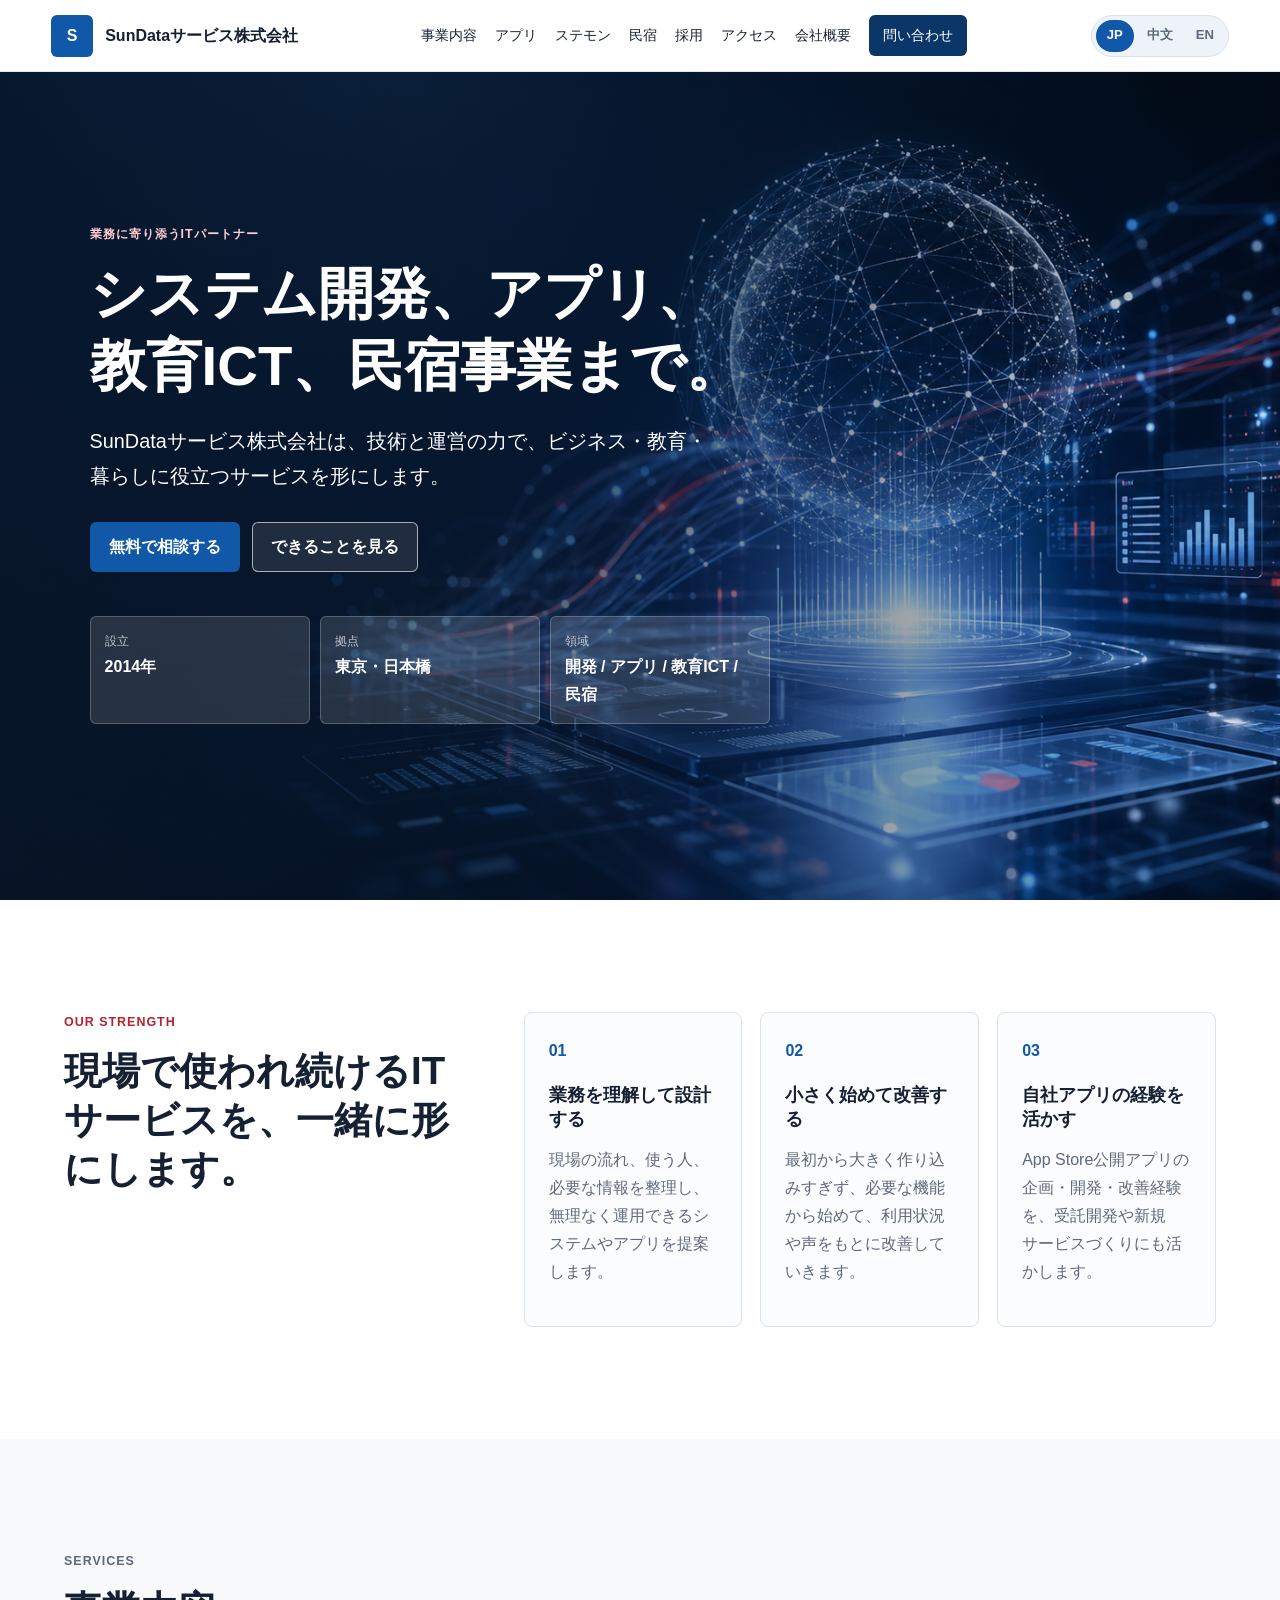
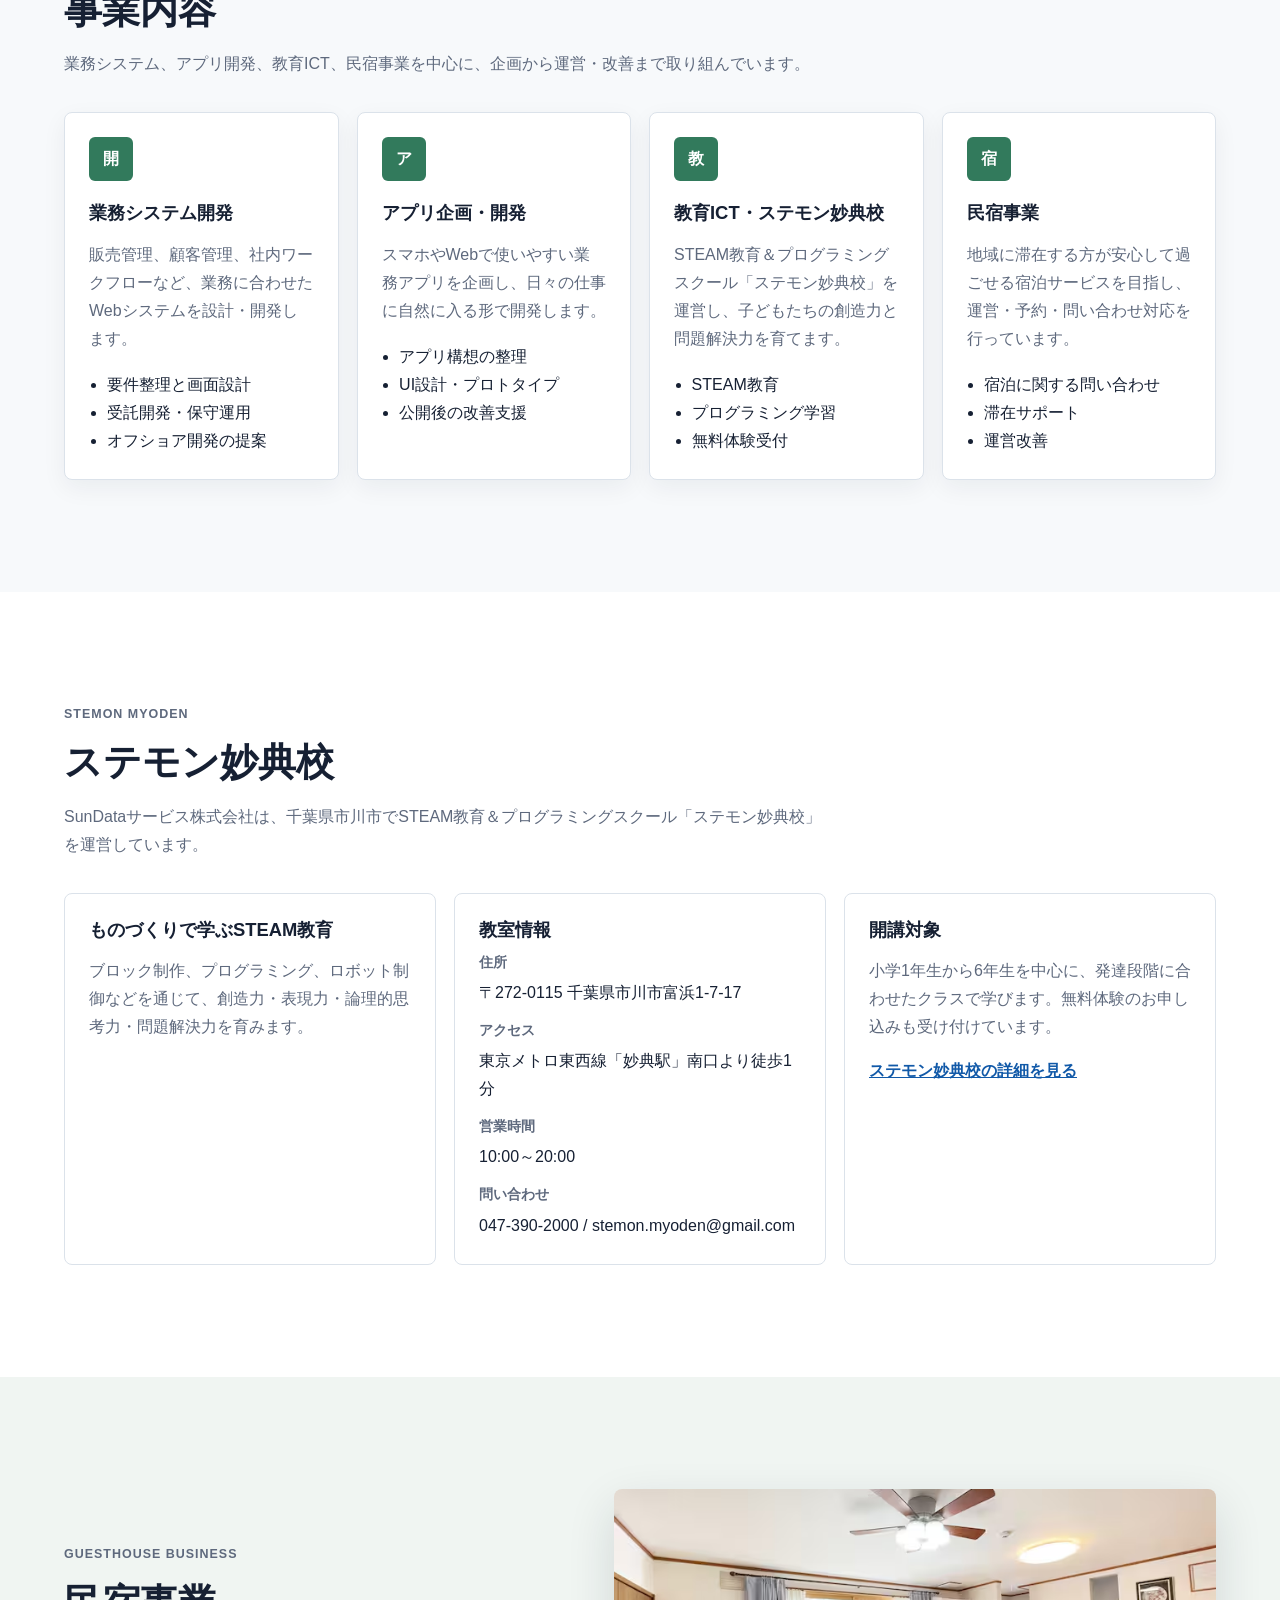
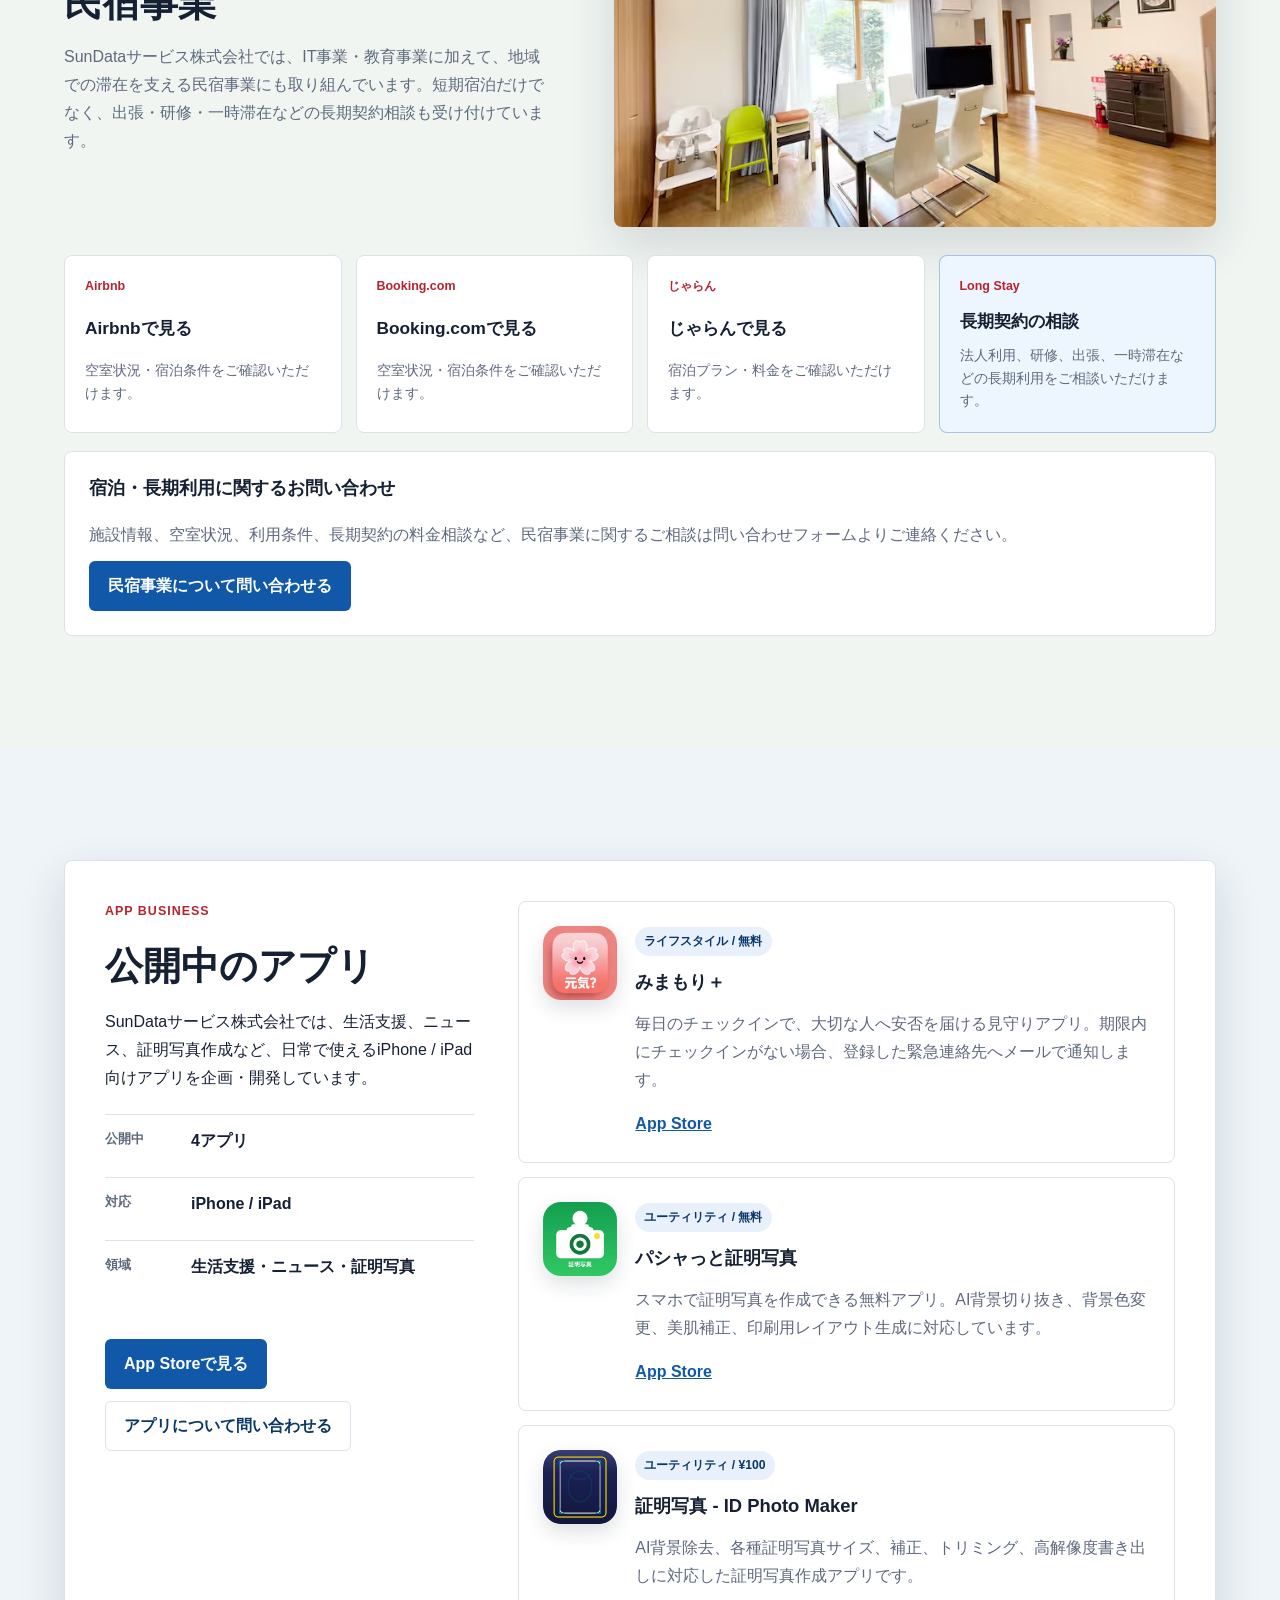
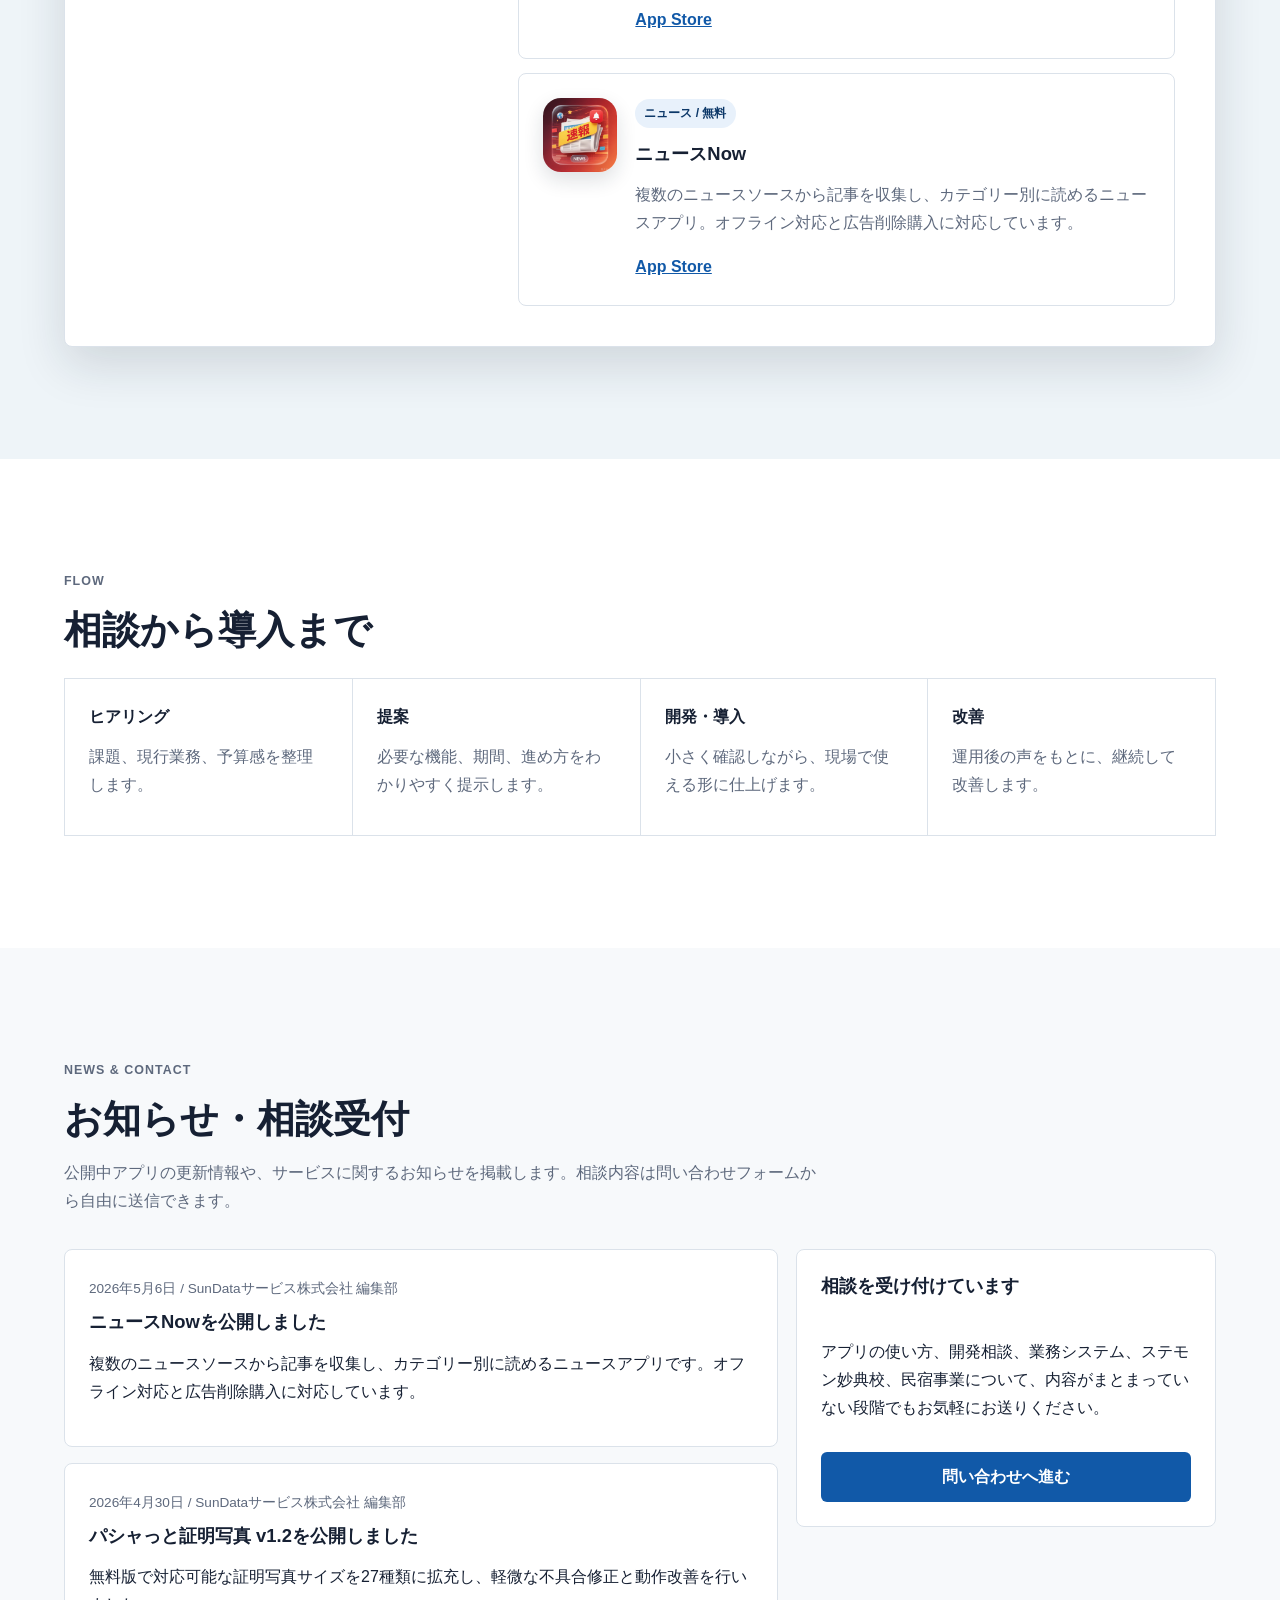
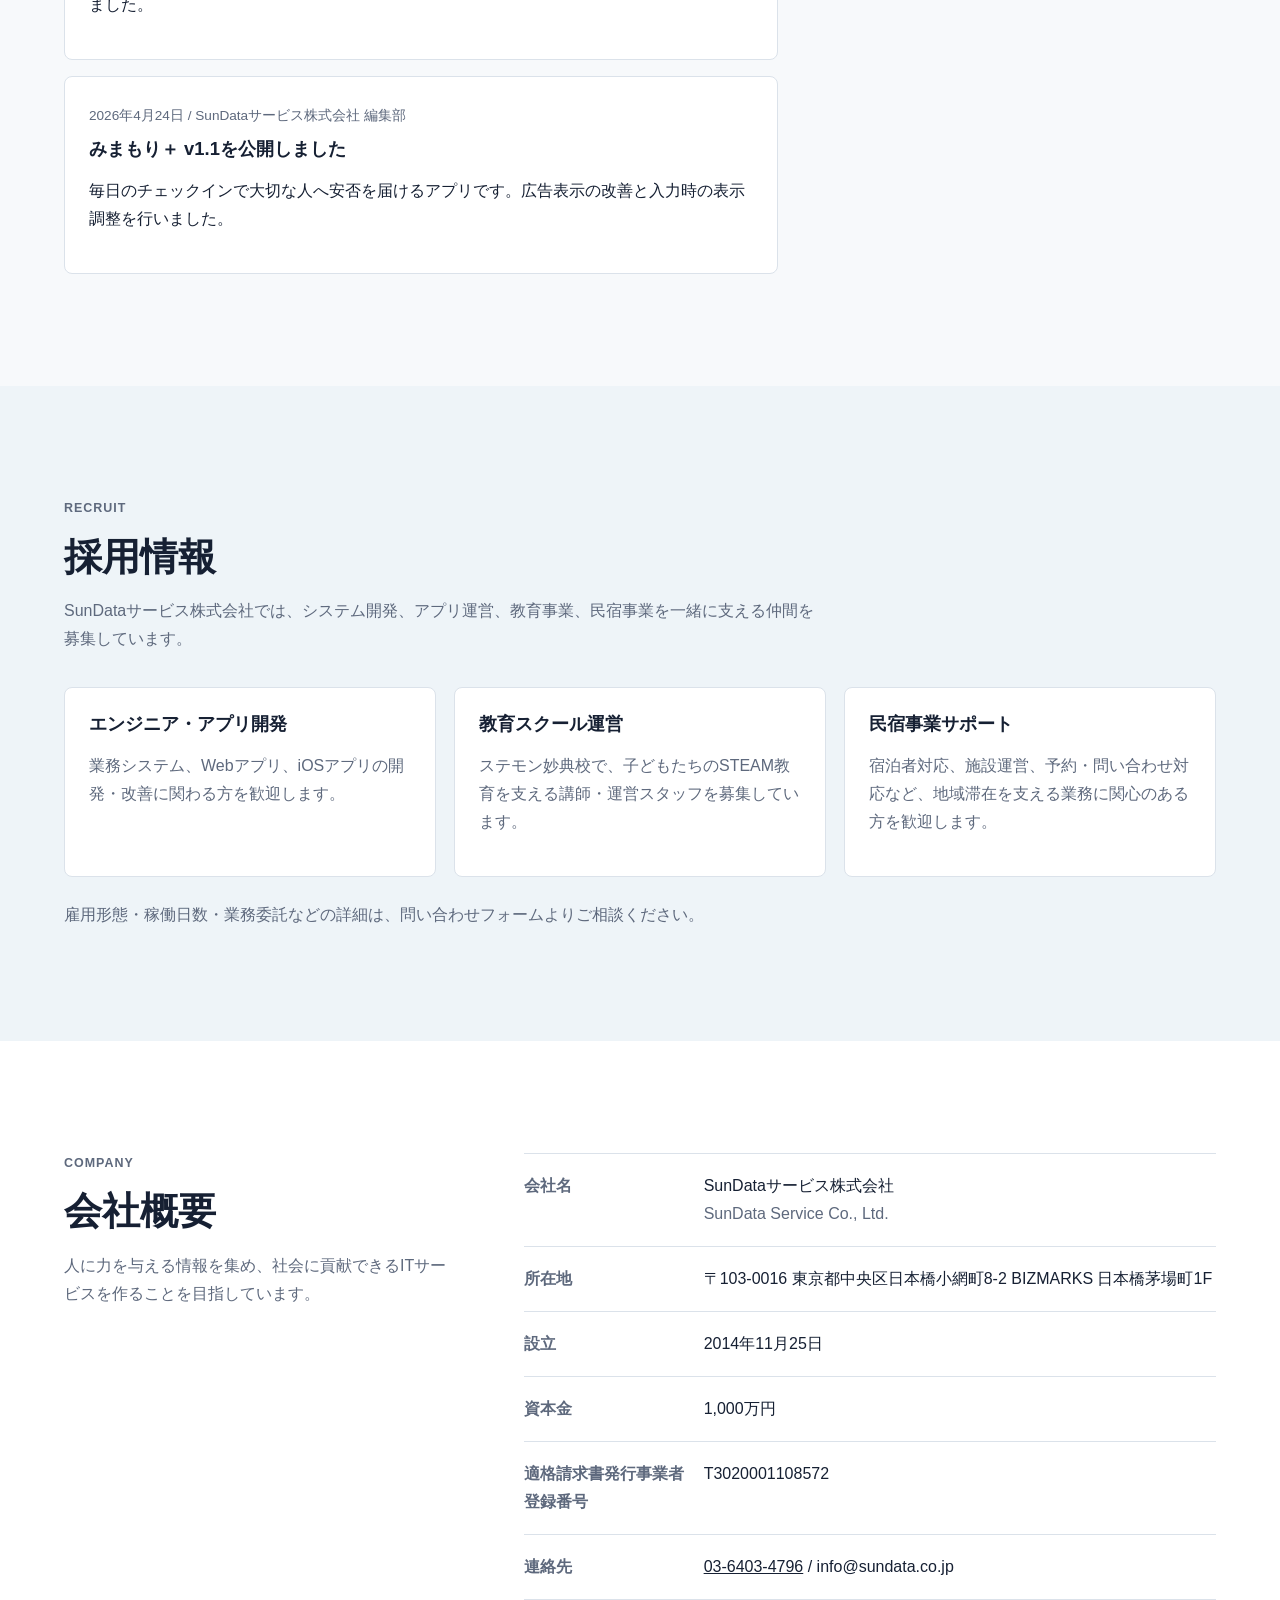
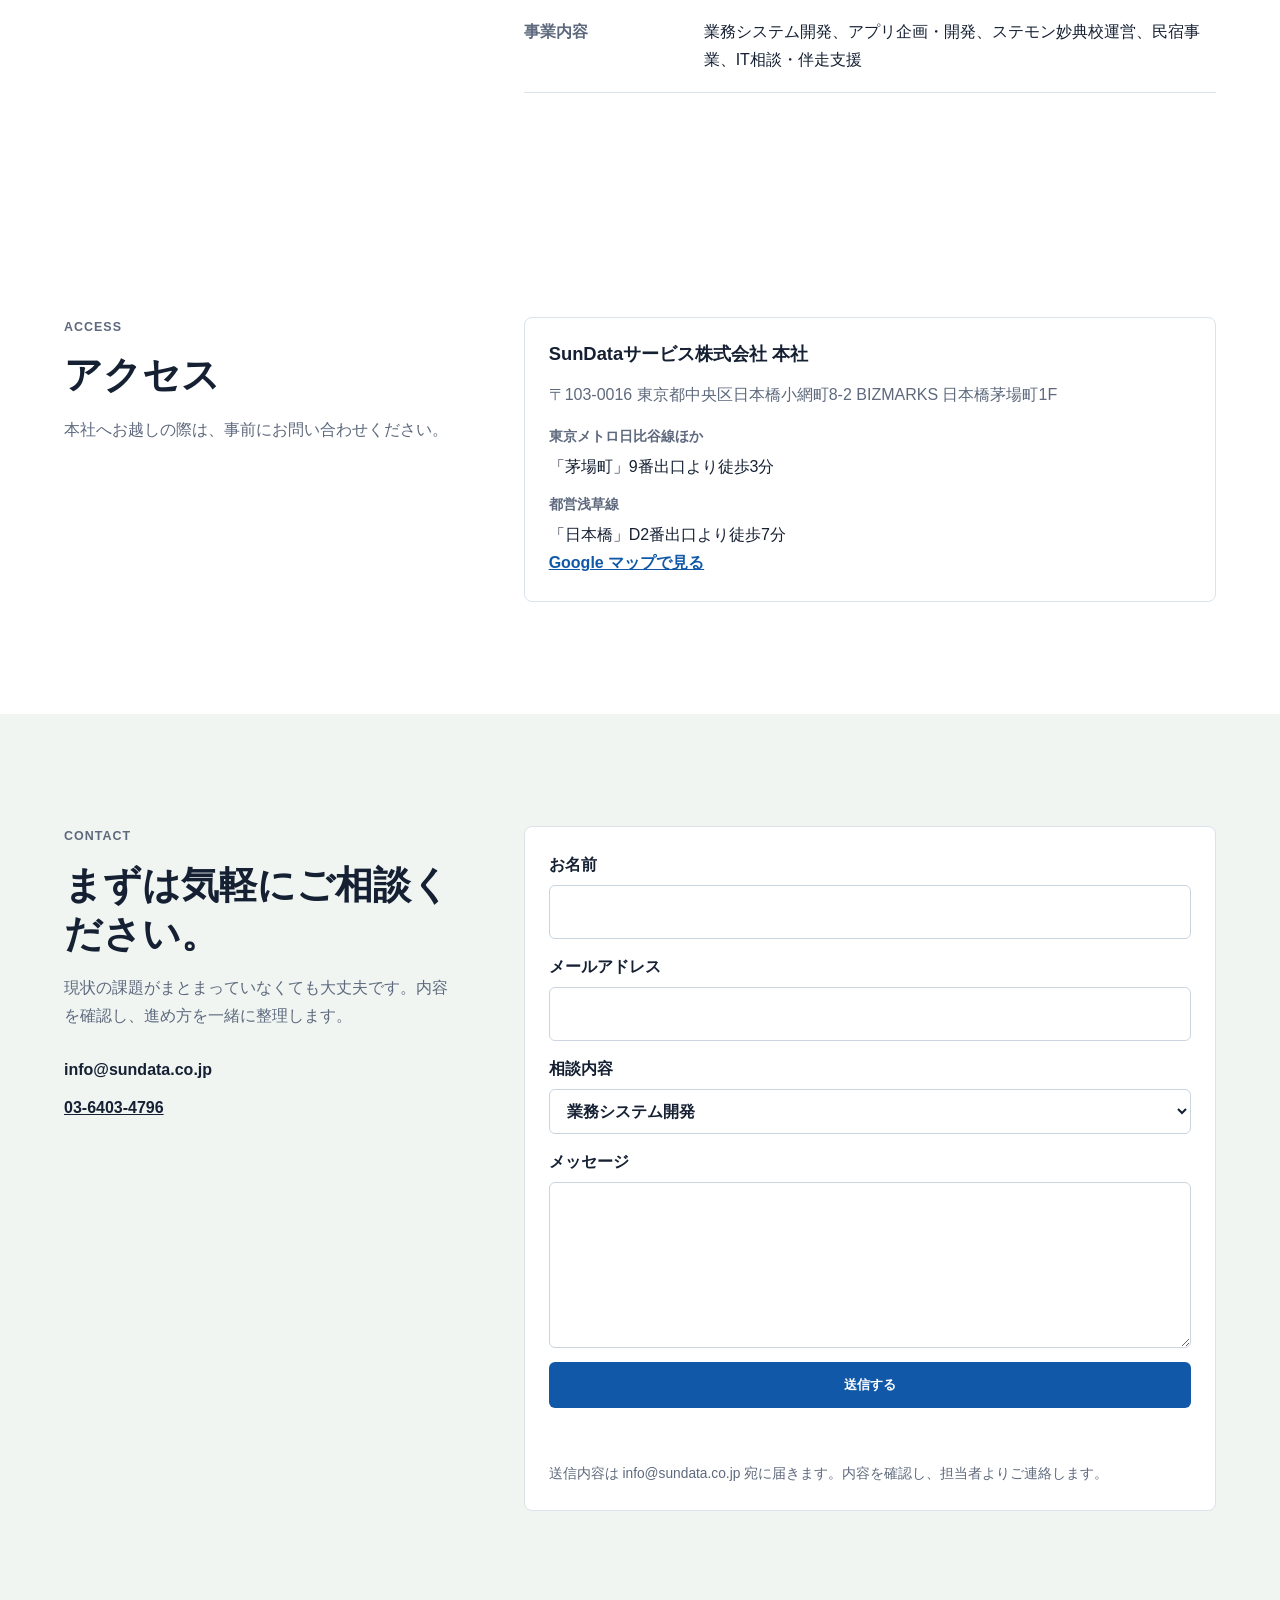
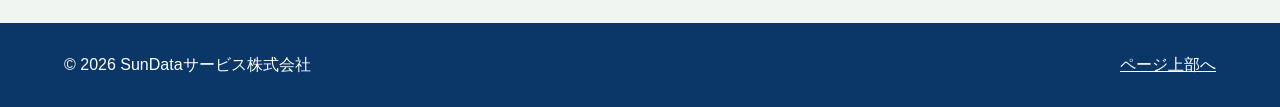
==== index.html @ 28225a54 "GIT管理" ====
<!doctype html>
<html lang="ja">
  <head>
    <meta charset="utf-8">
    <meta name="viewport" content="width=device-width, initial-scale=1">
    <title>SunDataサービス株式会社 | システム・アプリ・教育ICT・民宿事業</title>
    <meta name="description" content="SunDataサービス株式会社は、業務システム開発、アプリ企画・開発、教育ICT、ステモン妙典校、民宿事業を通じて暮らしとビジネスを支援します。">
    <link rel="preload" href="assets/hero-ai-technology.png" as="image">
    <link rel="stylesheet" href="styles.css">
  </head>
  <body>
    <header class="site-header">
      <a class="brand" href="#top" aria-label="SunDataサービス株式会社 ホーム">
        <span class="brand-mark">S</span>
        <span>
          <strong>SunDataサービス株式会社</strong>
        </span>
      </a>
      <button class="nav-toggle" type="button" aria-label="メニューを開く" aria-expanded="false">☰</button>
      <nav class="site-nav" aria-label="主要ナビゲーション">
        <a href="#services">事業内容</a>
        <a href="#apps">アプリ</a>
        <a href="#stemon">ステモン</a>
        <a href="#inn">民宿</a>
        <a href="#recruit">採用</a>
        <a href="#access">アクセス</a>
        <a href="#company">会社概要</a>
        <a class="nav-cta" href="#contact">問い合わせ</a>
      </nav>
      <div class="language-switcher" aria-label="Language">
        <a href="./" class="active" hreflang="ja">JP</a>
        <a href="zh/" class="" hreflang="zh-Hans">中文</a>
        <a href="en/" class="" hreflang="en">EN</a>
      </div>
    </header>

    <main id="top">
      <section class="hero">
        <img class="hero-image" src="assets/hero-ai-technology.png" alt="AIとデータ活用をイメージしたデジタルネットワーク">
        <div class="hero-shade"></div>
        <div class="hero-content">
          <p class="eyebrow">業務に寄り添うITパートナー</p>
          <h1>
            <span class="headline-phrase">システム開発、アプリ、</span>
            <span class="headline-phrase">教育ICT、民宿事業まで。</span>
          </h1>
          <p class="lead">SunDataサービス株式会社は、技術と運営の力で、ビジネス・教育・暮らしに役立つサービスを形にします。</p>
          <div class="hero-actions">
            <a class="button primary" href="#contact">無料で相談する</a>
            <a class="button secondary" href="#services">できることを見る</a>
          </div>
          <dl class="hero-facts" aria-label="会社の特徴">
            <div><dt>設立</dt><dd>2014年</dd></div>
            <div><dt>拠点</dt><dd>東京・日本橋</dd></div>
            <div><dt>領域</dt><dd>開発 / アプリ / 教育ICT / 民宿</dd></div>
          </dl>
        </div>
      </section>

      <section class="section intro" aria-labelledby="intro-title">
        <div>
          <p class="eyebrow">Our Strength</p>
          <h2 id="intro-title">現場で使われ続けるITサービスを、一緒に形にします。</h2>
        </div>
        <div class="intro-grid">
          <article>
            <span>01</span>
            <h3>業務を理解して設計する</h3>
            <p>現場の流れ、使う人、必要な情報を整理し、無理なく運用できるシステムやアプリを提案します。</p>
          </article>
          <article>
            <span>02</span>
            <h3>小さく始めて改善する</h3>
            <p>最初から大きく作り込みすぎず、必要な機能から始めて、利用状況や声をもとに改善していきます。</p>
          </article>
          <article>
            <span>03</span>
            <h3>自社アプリの経験を活かす</h3>
            <p>App Store公開アプリの企画・開発・改善経験を、受託開発や新規サービスづくりにも活かします。</p>
          </article>
        </div>
      </section>

      <section class="section services" id="services" aria-labelledby="services-title">
        <div class="section-heading">
          <p class="eyebrow">Services</p>
          <h2 id="services-title">事業内容</h2>
          <p>業務システム、アプリ開発、教育ICT、民宿事業を中心に、企画から運営・改善まで取り組んでいます。</p>
        </div>
        <div class="service-grid">
          <article class="service-card">
            <div class="icon">開</div>
            <h3>業務システム開発</h3>
            <p>販売管理、顧客管理、社内ワークフローなど、業務に合わせたWebシステムを設計・開発します。</p>
            <ul>
              <li>要件整理と画面設計</li>
              <li>受託開発・保守運用</li>
              <li>オフショア開発の提案</li>
            </ul>
          </article>
          <article class="service-card">
            <div class="icon">ア</div>
            <h3>アプリ企画・開発</h3>
            <p>スマホやWebで使いやすい業務アプリを企画し、日々の仕事に自然に入る形で開発します。</p>
            <ul>
              <li>アプリ構想の整理</li>
              <li>UI設計・プロトタイプ</li>
              <li>公開後の改善支援</li>
            </ul>
          </article>
          <article class="service-card">
            <div class="icon">教</div>
            <h3>教育ICT・ステモン妙典校</h3>
            <p>STEAM教育＆プログラミングスクール「ステモン妙典校」を運営し、子どもたちの創造力と問題解決力を育てます。</p>
            <ul>
              <li>STEAM教育</li>
              <li>プログラミング学習</li>
              <li>無料体験受付</li>
            </ul>
          </article>
          <article class="service-card">
            <div class="icon">宿</div>
            <h3>民宿事業</h3>
            <p>地域に滞在する方が安心して過ごせる宿泊サービスを目指し、運営・予約・問い合わせ対応を行っています。</p>
            <ul>
              <li>宿泊に関する問い合わせ</li>
              <li>滞在サポート</li>
              <li>運営改善</li>
            </ul>
          </article>
        </div>
      </section>

      <section class="section stemon" id="stemon" aria-labelledby="stemon-title">
        <div class="section-heading">
          <p class="eyebrow">STEMON Myoden</p>
          <h2 id="stemon-title">ステモン妙典校</h2>
          <p>SunDataサービス株式会社は、千葉県市川市でSTEAM教育＆プログラミングスクール「ステモン妙典校」を運営しています。</p>
        </div>
        <div class="info-grid">
          <article class="info-card">
            <h3>ものづくりで学ぶSTEAM教育</h3>
            <p>ブロック制作、プログラミング、ロボット制御などを通じて、創造力・表現力・論理的思考力・問題解決力を育みます。</p>
          </article>
          <article class="info-card">
            <h3>教室情報</h3>
            <dl class="compact-list">
              <div><dt>住所</dt><dd>〒272-0115 千葉県市川市富浜1-7-17</dd></div>
              <div><dt>アクセス</dt><dd>東京メトロ東西線「妙典駅」南口より徒歩1分</dd></div>
              <div><dt>営業時間</dt><dd>10:00～20:00</dd></div>
              <div><dt>問い合わせ</dt><dd>047-390-2000 / stemon.myoden@gmail.com</dd></div>
            </dl>
          </article>
          <article class="info-card">
            <h3>開講対象</h3>
            <p>小学1年生から6年生を中心に、発達段階に合わせたクラスで学びます。無料体験のお申し込みも受け付けています。</p>
            <a class="text-link" href="https://www.stemon.net/schools/myoden/" target="_blank" rel="noopener">ステモン妙典校の詳細を見る</a>
          </article>
        </div>
      </section>

      <section class="section inn" id="inn" aria-labelledby="inn-title">
        <div class="split-panel">
          <div>
            <p class="eyebrow">Guesthouse Business</p>
            <h2 id="inn-title">民宿事業</h2>
            <p>SunDataサービス株式会社では、IT事業・教育事業に加えて、地域での滞在を支える民宿事業にも取り組んでいます。短期宿泊だけでなく、出張・研修・一時滞在などの長期契約相談も受け付けています。</p>
          </div>
          <div class="guesthouse-media">
            <img src="assets/guesthouse-room.avif" alt="民宿事業の客室写真">
          </div>
        </div>
        <div class="booking-grid" aria-label="民宿予約リンク">
          <a class="booking-card" href="https://www.airbnb.jp/rooms/863454537702754655?guests=1&adults=1&s=67&unique_share_id=db4092f7-1dc7-4b91-a74a-ff090fd770fd" target="_blank" rel="noopener">
            <span>Airbnb</span>
            <strong>Airbnbで見る</strong>
            <small>空室状況・宿泊条件をご確認いただけます。</small>
          </a>
          <a class="booking-card" href="https://www.booking.com/Share-pc0vzx" target="_blank" rel="noopener">
            <span>Booking.com</span>
            <strong>Booking.comで見る</strong>
            <small>空室状況・宿泊条件をご確認いただけます。</small>
          </a>
          <a class="booking-card" href="https://www.jalan.net/yad369756/" target="_blank" rel="noopener">
            <span>じゃらん</span>
            <strong>じゃらんで見る</strong>
            <small>宿泊プラン・料金をご確認いただけます。</small>
          </a>
          <a class="booking-card highlight" href="#contact">
            <span>Long Stay</span>
            <strong>長期契約の相談</strong>
            <small>法人利用、研修、出張、一時滞在などの長期利用をご相談いただけます。</small>
          </a>
        </div>
        <div class="inn-note">
          <h3>宿泊・長期利用に関するお問い合わせ</h3>
          <p>施設情報、空室状況、利用条件、長期契約の料金相談など、民宿事業に関するご相談は問い合わせフォームよりご連絡ください。</p>
          <a class="button primary" href="#contact">民宿事業について問い合わせる</a>
        </div>
      </section>

      <section class="section apps" id="apps" aria-labelledby="apps-title">
        <div class="app-panel">
          <div class="app-intro">
            <p class="eyebrow">App Business</p>
            <h2 id="apps-title">公開中のアプリ</h2>
            <p>SunDataサービス株式会社では、生活支援、ニュース、証明写真作成など、日常で使えるiPhone / iPad向けアプリを企画・開発しています。</p>
            <dl class="app-summary">
              <div><dt>公開中</dt><dd>4アプリ</dd></div>
              <div><dt>対応</dt><dd>iPhone / iPad</dd></div>
              <div><dt>領域</dt><dd>生活支援・ニュース・証明写真</dd></div>
            </dl>
            <div class="app-actions">
              <a class="button primary" href="https://apps.apple.com/jp/developer/jianwei-chen/id1885517805" target="_blank" rel="noopener">App Storeで見る</a>
              <a class="button ghost" href="#contact">アプリについて問い合わせる</a>
            </div>
          </div>
          <div class="app-showcase" aria-label="アプリ紹介カード">
            <article class="app-card">
              <img src="assets/apps/mimamori-plus.jpg" alt="みまもり＋のアプリアイコン">
              <div>
                <span class="status">ライフスタイル / 無料</span>
                <h3>みまもり＋</h3>
                <p>毎日のチェックインで、大切な人へ安否を届ける見守りアプリ。期限内にチェックインがない場合、登録した緊急連絡先へメールで通知します。</p>
                <a href="https://apps.apple.com/jp/app/%E3%81%BF%E3%81%BE%E3%82%82%E3%82%8A/id6760651931" target="_blank" rel="noopener">App Store</a>
              </div>
            </article>
            <article class="app-card">
              <img src="assets/apps/pashatto-id-photo.jpg" alt="パシャっと証明写真のアプリアイコン">
              <div>
                <span class="status">ユーティリティ / 無料</span>
                <h3>パシャっと証明写真</h3>
                <p>スマホで証明写真を作成できる無料アプリ。AI背景切り抜き、背景色変更、美肌補正、印刷用レイアウト生成に対応しています。</p>
                <a href="https://apps.apple.com/jp/app/%E3%83%91%E3%82%B7%E3%83%A3%E3%81%A3%E3%81%A8%E8%A8%BC%E6%98%8E%E5%86%99%E7%9C%9F/id6761061360" target="_blank" rel="noopener">App Store</a>
              </div>
            </article>
            <article class="app-card">
              <img src="assets/apps/id-photo-maker.jpg" alt="証明写真 - ID Photo Makerのアプリアイコン">
              <div>
                <span class="status">ユーティリティ / ¥100</span>
                <h3>証明写真 - ID Photo Maker</h3>
                <p>AI背景除去、各種証明写真サイズ、補正、トリミング、高解像度書き出しに対応した証明写真作成アプリです。</p>
                <a href="https://apps.apple.com/jp/app/%E8%A8%BC%E6%98%8E%E5%86%99%E7%9C%9F-id-photo-maker/id6760736426" target="_blank" rel="noopener">App Store</a>
              </div>
            </article>
            <article class="app-card">
              <img src="assets/apps/news-now.jpg" alt="ニュースNowのアプリアイコン">
              <div>
                <span class="status">ニュース / 無料</span>
                <h3>ニュースNow</h3>
                <p>複数のニュースソースから記事を収集し、カテゴリー別に読めるニュースアプリ。オフライン対応と広告削除購入に対応しています。</p>
                <a href="https://apps.apple.com/jp/app/%E3%83%8B%E3%83%A5%E3%83%BC%E3%82%B9now/id6765857533" target="_blank" rel="noopener">App Store</a>
              </div>
            </article>
          </div>
        </div>
      </section>

      <section class="section process" aria-labelledby="process-title">
        <div class="section-heading compact">
          <p class="eyebrow">Flow</p>
          <h2 id="process-title">相談から導入まで</h2>
        </div>
        <ol class="process-list">
          <li><strong>ヒアリング</strong><span>課題、現行業務、予算感を整理します。</span></li>
          <li><strong>提案</strong><span>必要な機能、期間、進め方をわかりやすく提示します。</span></li>
          <li><strong>開発・導入</strong><span>小さく確認しながら、現場で使える形に仕上げます。</span></li>
          <li><strong>改善</strong><span>運用後の声をもとに、継続して改善します。</span></li>
        </ol>
      </section>

      <section class="section journal" id="journal" aria-labelledby="journal-title">
        <div class="section-heading">
          <p class="eyebrow">News & Contact</p>
          <h2 id="journal-title">お知らせ・相談受付</h2>
          <p>公開中アプリの更新情報や、サービスに関するお知らせを掲載します。相談内容は問い合わせフォームから自由に送信できます。</p>
        </div>
        <div class="journal-layout">
          <div class="posts" aria-live="polite">
          <article class="post">
            <time datetime="2026-05-06">2026年5月6日 / SunDataサービス株式会社 編集部</time>
            <h3>ニュースNowを公開しました</h3>
            <p>複数のニュースソースから記事を収集し、カテゴリー別に読めるニュースアプリです。オフライン対応と広告削除購入に対応しています。</p>
          </article>
          <article class="post">
            <time datetime="2026-04-30">2026年4月30日 / SunDataサービス株式会社 編集部</time>
            <h3>パシャっと証明写真 v1.2を公開しました</h3>
            <p>無料版で対応可能な証明写真サイズを27種類に拡充し、軽微な不具合修正と動作改善を行いました。</p>
          </article>
          <article class="post">
            <time datetime="2026-04-24">2026年4月24日 / SunDataサービス株式会社 編集部</time>
            <h3>みまもり＋ v1.1を公開しました</h3>
            <p>毎日のチェックインで大切な人へ安否を届けるアプリです。広告表示の改善と入力時の表示調整を行いました。</p>
          </article>
          </div>
          <aside class="request-box">
            <h3>相談を受け付けています</h3>
            <p>アプリの使い方、開発相談、業務システム、ステモン妙典校、民宿事業について、内容がまとまっていない段階でもお気軽にお送りください。</p>
            <a class="button primary" href="#contact">問い合わせへ進む</a>
          </aside>
        </div>
      </section>

      <section class="section recruit" id="recruit" aria-labelledby="recruit-title">
        <div class="section-heading">
          <p class="eyebrow">Recruit</p>
          <h2 id="recruit-title">採用情報</h2>
          <p>SunDataサービス株式会社では、システム開発、アプリ運営、教育事業、民宿事業を一緒に支える仲間を募集しています。</p>
        </div>
        <div class="recruit-grid">
          <article class="info-card">
            <h3>エンジニア・アプリ開発</h3>
            <p>業務システム、Webアプリ、iOSアプリの開発・改善に関わる方を歓迎します。</p>
          </article>
          <article class="info-card">
            <h3>教育スクール運営</h3>
            <p>ステモン妙典校で、子どもたちのSTEAM教育を支える講師・運営スタッフを募集しています。</p>
          </article>
          <article class="info-card">
            <h3>民宿事業サポート</h3>
            <p>宿泊者対応、施設運営、予約・問い合わせ対応など、地域滞在を支える業務に関心のある方を歓迎します。</p>
          </article>
        </div>
        <p class="section-note">雇用形態・稼働日数・業務委託などの詳細は、問い合わせフォームよりご相談ください。</p>
      </section>

      <section class="section company" id="company" aria-labelledby="company-title">
        <div>
          <p class="eyebrow">Company</p>
          <h2 id="company-title">会社概要</h2>
          <p>人に力を与える情報を集め、社会に貢献できるITサービスを作ることを目指しています。</p>
        </div>
        <dl class="company-table">
          <div><dt>会社名</dt><dd>SunDataサービス株式会社<br><span>SunData Service Co., Ltd.</span></dd></div>
          <div><dt>所在地</dt><dd>〒103-0016 東京都中央区日本橋小網町8-2 BIZMARKS 日本橋茅場町1F</dd></div>
          <div><dt>設立</dt><dd>2014年11月25日</dd></div>
          <div><dt>資本金</dt><dd>1,000万円</dd></div>
          <div><dt>適格請求書発行事業者登録番号</dt><dd>T3020001108572</dd></div>
          <div><dt>連絡先</dt><dd><a href="tel:0364034796">03-6403-4796</a> / info@sundata.co.jp</dd></div>
          <div><dt>事業内容</dt><dd>業務システム開発、アプリ企画・開発、ステモン妙典校運営、民宿事業、IT相談・伴走支援</dd></div>
        </dl>
      </section>

      <section class="section access" id="access" aria-labelledby="access-title">
        <div>
          <p class="eyebrow">Access</p>
          <h2 id="access-title">アクセス</h2>
          <p>本社へお越しの際は、事前にお問い合わせください。</p>
        </div>
        <div class="access-card">
          <h3>SunDataサービス株式会社 本社</h3>
          <p>〒103-0016 東京都中央区日本橋小網町8-2 BIZMARKS 日本橋茅場町1F</p>
          <dl class="compact-list">
            <div><dt>東京メトロ日比谷線ほか</dt><dd>「茅場町」9番出口より徒歩3分</dd></div>
            <div><dt>都営浅草線</dt><dd>「日本橋」D2番出口より徒歩7分</dd></div>
          </dl>
          <a class="text-link" href="https://www.google.com/maps/search/?api=1&query=%E6%9D%B1%E4%BA%AC%E9%83%BD%E4%B8%AD%E5%A4%AE%E5%8C%BA%E6%97%A5%E6%9C%AC%E6%A9%8B%E5%B0%8F%E7%B6%B2%E7%94%BA8-2%20BIZMARKS%20%E6%97%A5%E6%9C%AC%E6%A9%8B%E8%8C%85%E5%A0%B4%E7%94%BA1F" target="_blank" rel="noopener">Google マップで見る</a>
        </div>
      </section>

      <section class="section contact" id="contact" aria-labelledby="contact-title">
        <div class="contact-copy">
          <p class="eyebrow">Contact</p>
          <h2 id="contact-title">まずは気軽にご相談ください。</h2>
          <p>現状の課題がまとまっていなくても大丈夫です。内容を確認し、進め方を一緒に整理します。</p>
          <address>
            <span>info@sundata.co.jp</span>
            <a href="tel:0364034796">03-6403-4796</a>
          </address>
        </div>
        <form class="contact-form" id="contactForm" data-sending="送信中です。しばらくお待ちください。" data-success="送信しました。お問い合わせありがとうございます。" data-error="送信できませんでした。時間をおいて再度お試しください。" action="send-contact.php" method="post">
          <label>
            お名前
            <input name="name" required autocomplete="name">
          </label>
          <label>
            メールアドレス
            <input name="email" type="email" required autocomplete="email">
          </label>
          <label>
            相談内容
            <select name="topic">
              <option value="業務システム開発">業務システム開発</option>
              <option value="アプリ開発">アプリ開発</option>
              <option value="ステモン妙典校">ステモン妙典校</option>
              <option value="民宿事業">民宿事業</option>
              <option value="民宿・長期契約相談">民宿・長期契約相談</option>
              <option value="採用情報">採用情報</option>
              <option value="その他">その他</option>
            </select>
          </label>
          <label>
            メッセージ
            <textarea name="message" required rows="5"></textarea>
          </label>
          <label class="hidden-field" aria-hidden="true">
            会社名
            <input name="company" tabindex="-1" autocomplete="off">
          </label>
          <button class="button primary" type="submit">送信する</button>
          <p class="form-status" id="contactStatus" role="status" aria-live="polite"></p>
          <p class="form-note">送信内容は info@sundata.co.jp 宛に届きます。内容を確認し、担当者よりご連絡します。</p>
        </form>
      </section>
    </main>

    <footer class="site-footer">
      <p>© 2026 SunDataサービス株式会社</p>
      <a href="#top">ページ上部へ</a>
    </footer>

    <script src="script.js"></script>
  </body>
</html>
---- styles.css ----
:root {
  --ink: #162033;
  --muted: #5e697d;
  --line: #dbe2ea;
  --paper: #f7f9fb;
  --white: #ffffff;
  --blue: #1159a8;
  --blue-dark: #0b3768;
  --red: #b5232f;
  --green: #327a5c;
  --shadow: 0 18px 48px rgba(22, 32, 51, 0.14);
}

* {
  box-sizing: border-box;
}

html {
  scroll-behavior: smooth;
}

body {
  margin: 0;
  color: var(--ink);
  background: var(--paper);
  font-family: -apple-system, BlinkMacSystemFont, "Hiragino Kaku Gothic ProN", "Yu Gothic", "YuGothic", "Noto Sans JP", sans-serif;
  line-height: 1.75;
}

a {
  color: inherit;
}

.site-header {
  position: sticky;
  top: 0;
  z-index: 20;
  display: flex;
  align-items: center;
  justify-content: space-between;
  min-height: 72px;
  padding: 12px clamp(18px, 4vw, 56px);
  background: rgba(255, 255, 255, 0.94);
  border-bottom: 1px solid rgba(219, 226, 234, 0.86);
  backdrop-filter: blur(14px);
}

.language-switcher {
  display: inline-flex;
  gap: 4px;
  padding: 4px;
  background: #edf3f8;
  border: 1px solid var(--line);
  border-radius: 999px;
}

.language-switcher a {
  display: inline-flex;
  align-items: center;
  justify-content: center;
  min-width: 38px;
  min-height: 32px;
  padding: 4px 9px;
  color: var(--muted);
  background: transparent;
  border-radius: 999px;
  font-size: 0.82rem;
  font-weight: 800;
  text-decoration: none;
}

.language-switcher a.active {
  color: var(--white);
  background: var(--blue);
}

.brand {
  display: inline-flex;
  align-items: center;
  gap: 12px;
  min-width: 0;
  text-decoration: none;
}

.brand-mark {
  display: grid;
  place-items: center;
  width: 42px;
  height: 42px;
  color: var(--white);
  font-weight: 800;
  background: var(--blue);
  border-radius: 6px;
}

.brand strong,
.brand small {
  display: block;
}

.brand strong {
  font-size: 1rem;
  letter-spacing: 0;
  white-space: nowrap;
}

.brand small {
  color: var(--muted);
  font-size: 0.76rem;
}

.site-nav {
  display: flex;
  align-items: center;
  gap: clamp(10px, 1.5vw, 18px);
  font-size: 0.9rem;
}

.site-nav a {
  text-decoration: none;
}

.nav-cta {
  padding: 8px 14px;
  color: var(--white);
  background: var(--blue-dark);
  border-radius: 6px;
}

.nav-toggle {
  display: none;
  width: 42px;
  height: 42px;
  border: 1px solid var(--line);
  border-radius: 6px;
  background: var(--white);
  font-size: 1.25rem;
}

.hero {
  position: relative;
  display: grid;
  align-items: center;
  min-height: calc(100vh - 72px);
  overflow: hidden;
  color: var(--white);
}

.hero-image,
.hero-shade {
  position: absolute;
  inset: 0;
  width: 100%;
  height: 100%;
}

.hero-image {
  object-fit: cover;
}

.hero-shade {
  background: linear-gradient(90deg, rgba(8, 22, 41, 0.84) 0%, rgba(8, 22, 41, 0.64) 44%, rgba(8, 22, 41, 0.12) 100%);
}

.hero-content {
  position: relative;
  width: min(760px, calc(100% - 36px));
  margin-left: clamp(18px, 7vw, 96px);
  padding: 72px 0 96px;
}

.eyebrow {
  margin: 0 0 12px;
  color: var(--red);
  font-size: 0.78rem;
  font-weight: 800;
  letter-spacing: 0.08em;
  text-transform: uppercase;
}

.hero .eyebrow {
  color: #ffccd0;
}

h1,
h2,
h3,
p {
  overflow-wrap: normal;
  word-break: normal;
  line-break: strict;
}

h1,
h2,
h3 {
  line-height: 1.28;
  letter-spacing: 0;
}

h1 {
  margin: 0;
  font-size: clamp(2.15rem, 4.4vw, 4.05rem);
}

.headline-phrase {
  display: inline-block;
  white-space: nowrap;
}

h2 {
  margin: 0;
  font-size: clamp(1.8rem, 3vw, 2.7rem);
}

h3 {
  margin: 0 0 10px;
  font-size: 1.15rem;
}

.lead {
  max-width: 620px;
  margin: 22px 0 0;
  font-size: clamp(1rem, 1.8vw, 1.24rem);
}

.button {
  display: inline-flex;
  align-items: center;
  justify-content: center;
  min-height: 46px;
  padding: 10px 18px;
  border: 1px solid transparent;
  border-radius: 6px;
  font-weight: 700;
  text-decoration: none;
  cursor: pointer;
  text-align: center;
  word-break: keep-all;
}

.primary {
  color: var(--white);
  background: var(--blue);
}

.secondary {
  color: var(--white);
  border-color: rgba(255, 255, 255, 0.62);
  background: rgba(255, 255, 255, 0.1);
}

.ghost {
  color: var(--blue-dark);
  border-color: var(--line);
  background: var(--white);
}

.hero-actions,
.app-actions {
  display: flex;
  flex-wrap: wrap;
  gap: 12px;
  margin-top: 28px;
}

.hero-facts {
  display: grid;
  grid-template-columns: repeat(3, minmax(0, 1fr));
  gap: 10px;
  max-width: 680px;
  margin: 44px 0 0;
}

.hero-facts div {
  padding: 14px;
  background: rgba(255, 255, 255, 0.13);
  border: 1px solid rgba(255, 255, 255, 0.22);
  border-radius: 6px;
}

.hero-facts dt {
  color: rgba(255, 255, 255, 0.72);
  font-size: 0.78rem;
}

.hero-facts dd {
  margin: 0;
  font-weight: 800;
}

.section {
  padding: clamp(64px, 9vw, 112px) clamp(18px, 5vw, 72px);
}

.intro,
.company,
.access,
.contact {
  display: grid;
  grid-template-columns: minmax(240px, 0.8fr) minmax(0, 1.4fr);
  gap: clamp(28px, 5vw, 64px);
  background: var(--white);
}

.intro-grid,
.service-grid,
.journal-layout,
.info-grid,
.recruit-grid {
  display: grid;
  gap: 18px;
}

.intro-grid {
  grid-template-columns: repeat(3, minmax(0, 1fr));
}

.intro-grid article,
.service-card,
.post,
.info-card,
.access-card,
.request-box,
.contact-form,
.app-showcase article {
  padding: 24px;
  background: var(--white);
  border: 1px solid var(--line);
  border-radius: 8px;
}

.intro-grid article {
  background: #fbfcfd;
}

.intro-grid span {
  display: inline-block;
  margin-bottom: 18px;
  color: var(--blue);
  font-weight: 900;
}

.section-heading {
  max-width: 760px;
  margin-bottom: 34px;
}

.section-heading p {
  color: var(--muted);
}

.section-heading.compact {
  margin-bottom: 24px;
}

.section-note {
  max-width: 760px;
  margin: 24px 0 0;
  color: var(--muted);
}

.service-grid {
  grid-template-columns: repeat(4, minmax(0, 1fr));
}

.service-card {
  min-height: 100%;
  box-shadow: 0 8px 24px rgba(22, 32, 51, 0.06);
}

.icon {
  display: grid;
  place-items: center;
  width: 44px;
  height: 44px;
  margin-bottom: 20px;
  color: var(--white);
  background: var(--green);
  border-radius: 6px;
  font-weight: 800;
}

.service-card p,
.intro-grid p,
.app-showcase p,
.company p,
.access p,
.info-card p,
.split-panel p,
.contact-copy p {
  color: var(--muted);
}

.service-card ul {
  margin: 18px 0 0;
  padding-left: 1.1em;
}

.apps {
  background: #eef4f8;
}

.stemon {
  background: var(--white);
}

.info-grid {
  grid-template-columns: repeat(3, minmax(0, 1fr));
}

.info-card {
  min-height: 100%;
}

.compact-list {
  display: grid;
  gap: 12px;
  margin: 0;
}

.compact-list div {
  display: grid;
  gap: 4px;
}

.compact-list dt {
  color: var(--muted);
  font-size: 0.86rem;
  font-weight: 800;
}

.compact-list dd {
  margin: 0;
}

.text-link {
  color: var(--blue);
  font-weight: 800;
}

.inn {
  background: #f0f5f2;
}

.split-panel {
  display: grid;
  grid-template-columns: minmax(280px, 0.9fr) minmax(0, 1.1fr);
  gap: clamp(28px, 5vw, 58px);
  align-items: center;
  max-width: 1180px;
  margin: 0 auto;
}

.guesthouse-media img {
  display: block;
  width: 100%;
  aspect-ratio: 16 / 9;
  object-fit: cover;
  border-radius: 8px;
  box-shadow: var(--shadow);
}

.booking-grid {
  display: grid;
  grid-template-columns: repeat(4, minmax(0, 1fr));
  gap: 14px;
  max-width: 1180px;
  margin: 28px auto 0;
}

.booking-card {
  display: grid;
  gap: 8px;
  min-height: 156px;
  padding: 20px;
  color: var(--ink);
  background: var(--white);
  border: 1px solid var(--line);
  border-radius: 8px;
  text-decoration: none;
}

.booking-card span {
  color: var(--red);
  font-size: 0.78rem;
  font-weight: 900;
  word-break: keep-all;
}

.booking-card strong {
  font-size: 1.08rem;
  word-break: keep-all;
}

.booking-card small {
  color: var(--muted);
  font-size: 0.88rem;
  line-height: 1.6;
}

.booking-card.highlight {
  border-color: rgba(17, 89, 168, 0.32);
  background: #edf5ff;
}

.inn-note {
  display: grid;
  gap: 12px;
  max-width: 1180px;
  margin: 18px auto 0;
  padding: 24px;
  background: var(--white);
  border: 1px solid var(--line);
  border-radius: 8px;
}

.inn-note p {
  margin: 0;
  color: var(--muted);
}

.inn-note .button {
  justify-self: start;
}

.app-panel {
  display: grid;
  grid-template-columns: minmax(260px, 0.72fr) minmax(0, 1.28fr);
  gap: clamp(24px, 4vw, 44px);
  align-items: start;
  max-width: 1180px;
  margin: 0 auto;
  padding: clamp(24px, 4vw, 40px);
  background: var(--white);
  border: 1px solid var(--line);
  border-radius: 8px;
  box-shadow: var(--shadow);
}

.app-intro {
  position: sticky;
  top: 96px;
  display: grid;
  gap: 18px;
}

.app-intro p {
  margin: 0;
}

.app-summary {
  display: grid;
  gap: 10px;
  margin: 4px 0 0;
}

.app-summary div {
  display: grid;
  grid-template-columns: 74px minmax(0, 1fr);
  gap: 12px;
  padding: 12px 0;
  border-top: 1px solid var(--line);
}

.app-summary dt {
  color: var(--muted);
  font-size: 0.84rem;
  font-weight: 800;
}

.app-summary dd {
  margin: 0;
  font-weight: 800;
}

.app-showcase {
  display: grid;
  gap: 14px;
}

.status {
  display: inline-block;
  margin-bottom: 14px;
  padding: 4px 9px;
  color: var(--blue-dark);
  background: #e8f1fb;
  border-radius: 999px;
  font-size: 0.76rem;
  font-weight: 800;
  word-break: keep-all;
}

.process {
  background: var(--white);
}

.process-list {
  display: grid;
  grid-template-columns: repeat(4, minmax(0, 1fr));
  gap: 1px;
  margin: 0;
  padding: 0;
  list-style: none;
  background: var(--line);
  border: 1px solid var(--line);
}

.process-list li {
  min-height: 156px;
  padding: 24px;
  background: var(--white);
}

.process-list strong,
.process-list span {
  display: block;
}

.process-list span {
  margin-top: 12px;
  color: var(--muted);
}

.journal-layout {
  grid-template-columns: minmax(0, 1fr) minmax(280px, 420px);
  align-items: start;
}

.posts {
  display: grid;
  gap: 16px;
}

.post time {
  color: var(--muted);
  font-size: 0.85rem;
}

.post h3 {
  margin-top: 8px;
}

.request-box,
.contact-form {
  display: grid;
  gap: 14px;
}

.request-box {
  position: sticky;
  top: 94px;
}

.app-card {
  display: grid;
  grid-template-columns: 74px minmax(0, 1fr);
  gap: 18px;
  align-items: start;
}

.app-card img {
  width: 74px;
  height: 74px;
  border-radius: 18px;
  box-shadow: 0 8px 20px rgba(22, 32, 51, 0.14);
}

.app-card a {
  color: var(--blue);
  font-weight: 800;
  overflow-wrap: anywhere;
}

label {
  display: grid;
  gap: 6px;
  font-weight: 700;
}

input,
textarea,
select {
  width: 100%;
  padding: 12px 13px;
  color: var(--ink);
  background: var(--white);
  border: 1px solid #cbd5df;
  border-radius: 6px;
  font: inherit;
}

textarea {
  resize: vertical;
}

.form-note {
  margin: 0;
  color: var(--muted);
  font-size: 0.86rem;
}

.form-status {
  min-height: 1.6em;
  margin: 0;
  font-weight: 800;
}

.form-status.success {
  color: var(--green);
}

.form-status.error {
  color: var(--red);
}

.hidden-field {
  position: absolute;
  left: -10000px;
  width: 1px;
  height: 1px;
  overflow: hidden;
}

.company-table {
  margin: 0;
  background: var(--white);
  border-top: 1px solid var(--line);
}

.recruit {
  background: #eef4f8;
}

.recruit-grid {
  grid-template-columns: repeat(3, minmax(0, 1fr));
}

.access {
  background: var(--white);
}

.company-table div {
  display: grid;
  grid-template-columns: 160px minmax(0, 1fr);
  gap: 20px;
  padding: 18px 0;
  border-bottom: 1px solid var(--line);
}

.company-table dt {
  color: var(--muted);
  font-weight: 800;
}

.company-table dd {
  margin: 0;
}

.company-table span {
  color: var(--muted);
}

.contact {
  background: #f0f5f2;
}

address {
  display: grid;
  gap: 10px;
  margin-top: 26px;
  font-style: normal;
  font-weight: 800;
}

.site-footer {
  display: flex;
  justify-content: space-between;
  gap: 16px;
  padding: 28px clamp(18px, 5vw, 72px);
  color: var(--white);
  background: var(--blue-dark);
}

.site-footer p {
  margin: 0;
}

.site-footer a {
  color: var(--white);
}

@media (max-width: 980px) {
  .service-grid,
  .process-list,
  .intro-grid,
  .info-grid,
  .recruit-grid,
  .booking-grid {
    grid-template-columns: repeat(2, minmax(0, 1fr));
  }

  .intro,
  .company,
  .access,
  .contact,
  .app-panel,
  .split-panel,
  .journal-layout {
    grid-template-columns: 1fr;
  }

  .app-intro {
    position: static;
  }

  .nav-toggle {
    display: inline-grid;
    place-items: center;
    order: 3;
  }

  .site-nav {
    order: 4;
    position: absolute;
    top: 72px;
    right: 18px;
    left: 18px;
    display: none;
    flex-direction: column;
    align-items: stretch;
    gap: 0;
    padding: 10px;
    background: var(--white);
    border: 1px solid var(--line);
    border-radius: 8px;
    box-shadow: var(--shadow);
  }

  .site-nav.open {
    display: flex;
  }

  .site-nav a {
    padding: 12px;
  }

  .language-switcher {
    order: 2;
    margin-left: auto;
  }
}

@media (max-width: 720px) {
  .site-header {
    min-height: 64px;
  }

  .site-nav {
    top: 64px;
  }

  .language-switcher {
    position: absolute;
    top: 14px;
    right: 70px;
  }

  .hero {
    min-height: auto;
  }

  .hero-shade {
    background: rgba(8, 22, 41, 0.72);
  }

  .hero-content {
    width: calc(100% - 36px);
    margin: 0 auto;
    padding: 84px 0 64px;
  }

  .hero-facts,
  .service-grid,
  .process-list,
  .intro-grid,
  .info-grid,
  .recruit-grid,
  .booking-grid {
    grid-template-columns: 1fr;
  }

  .company-table div {
    grid-template-columns: 1fr;
    gap: 6px;
  }

  .request-box {
    position: static;
  }

  .site-footer {
    display: grid;
  }
}
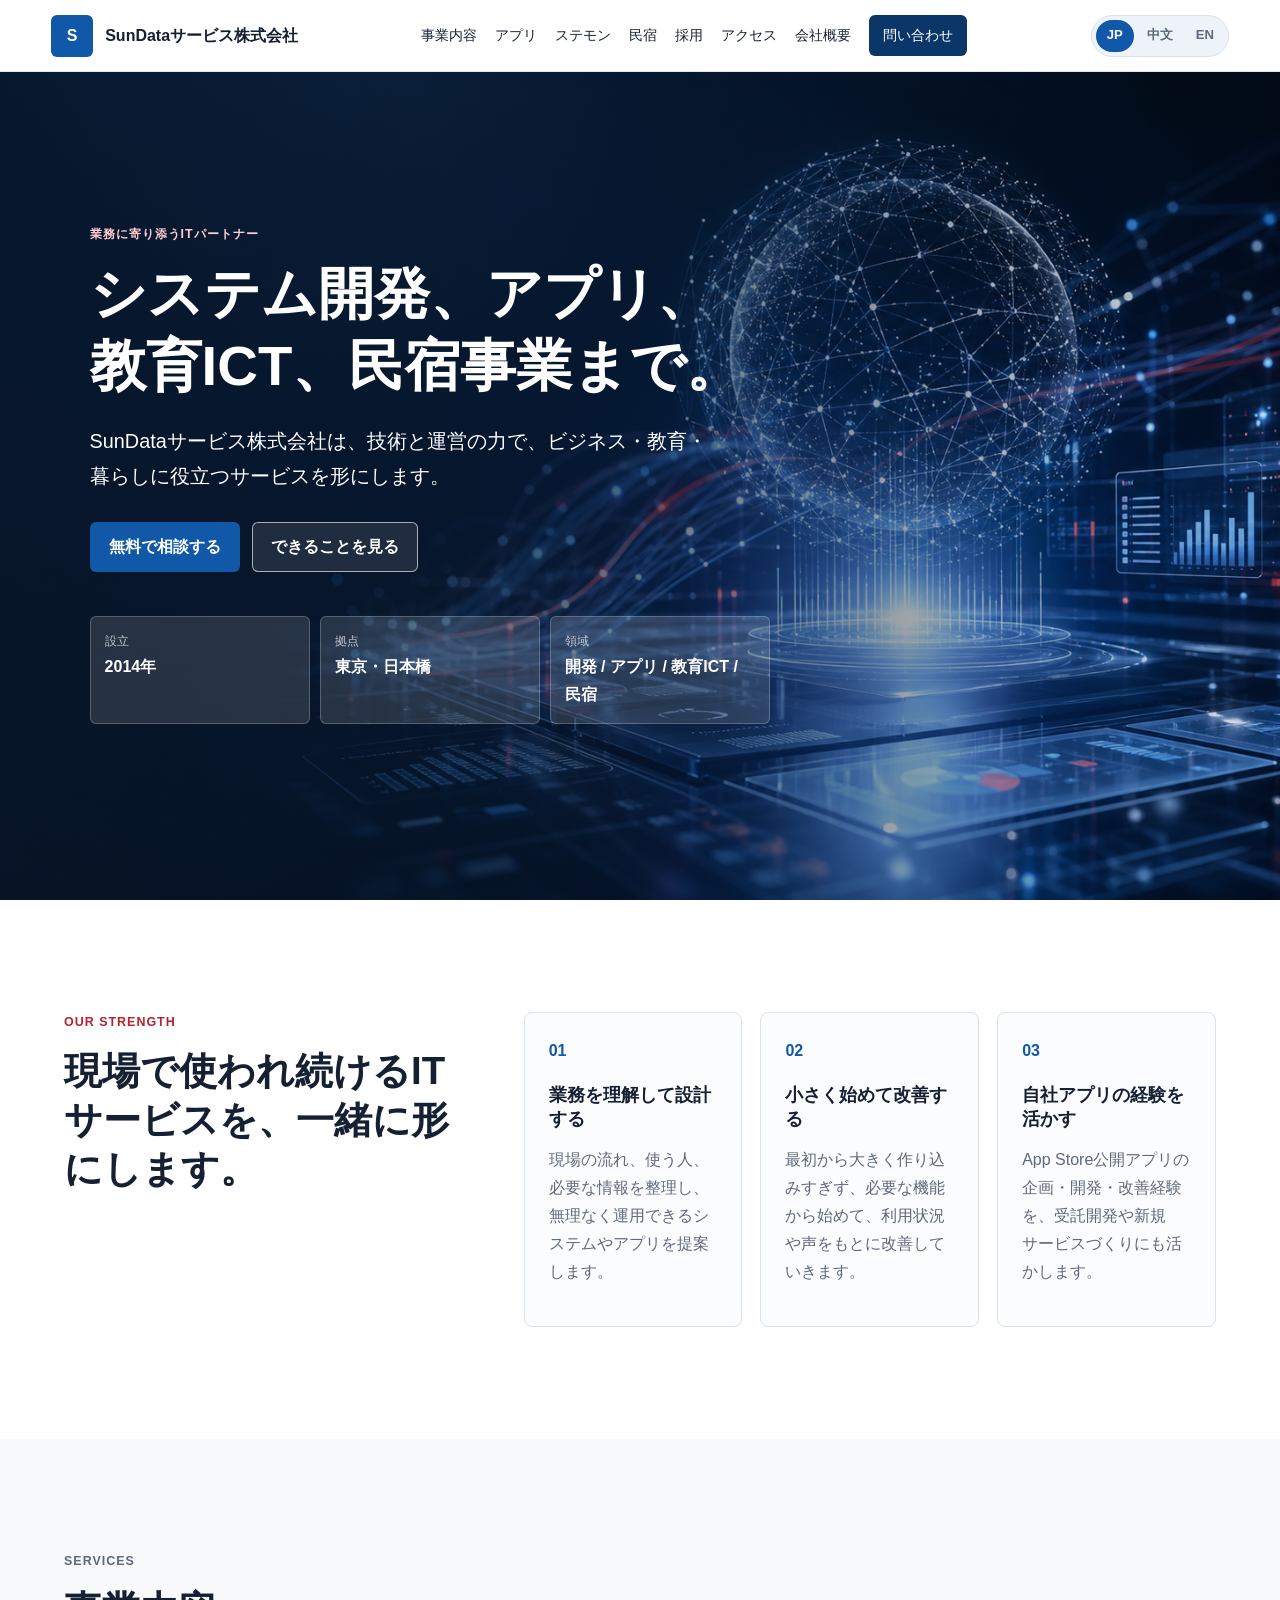
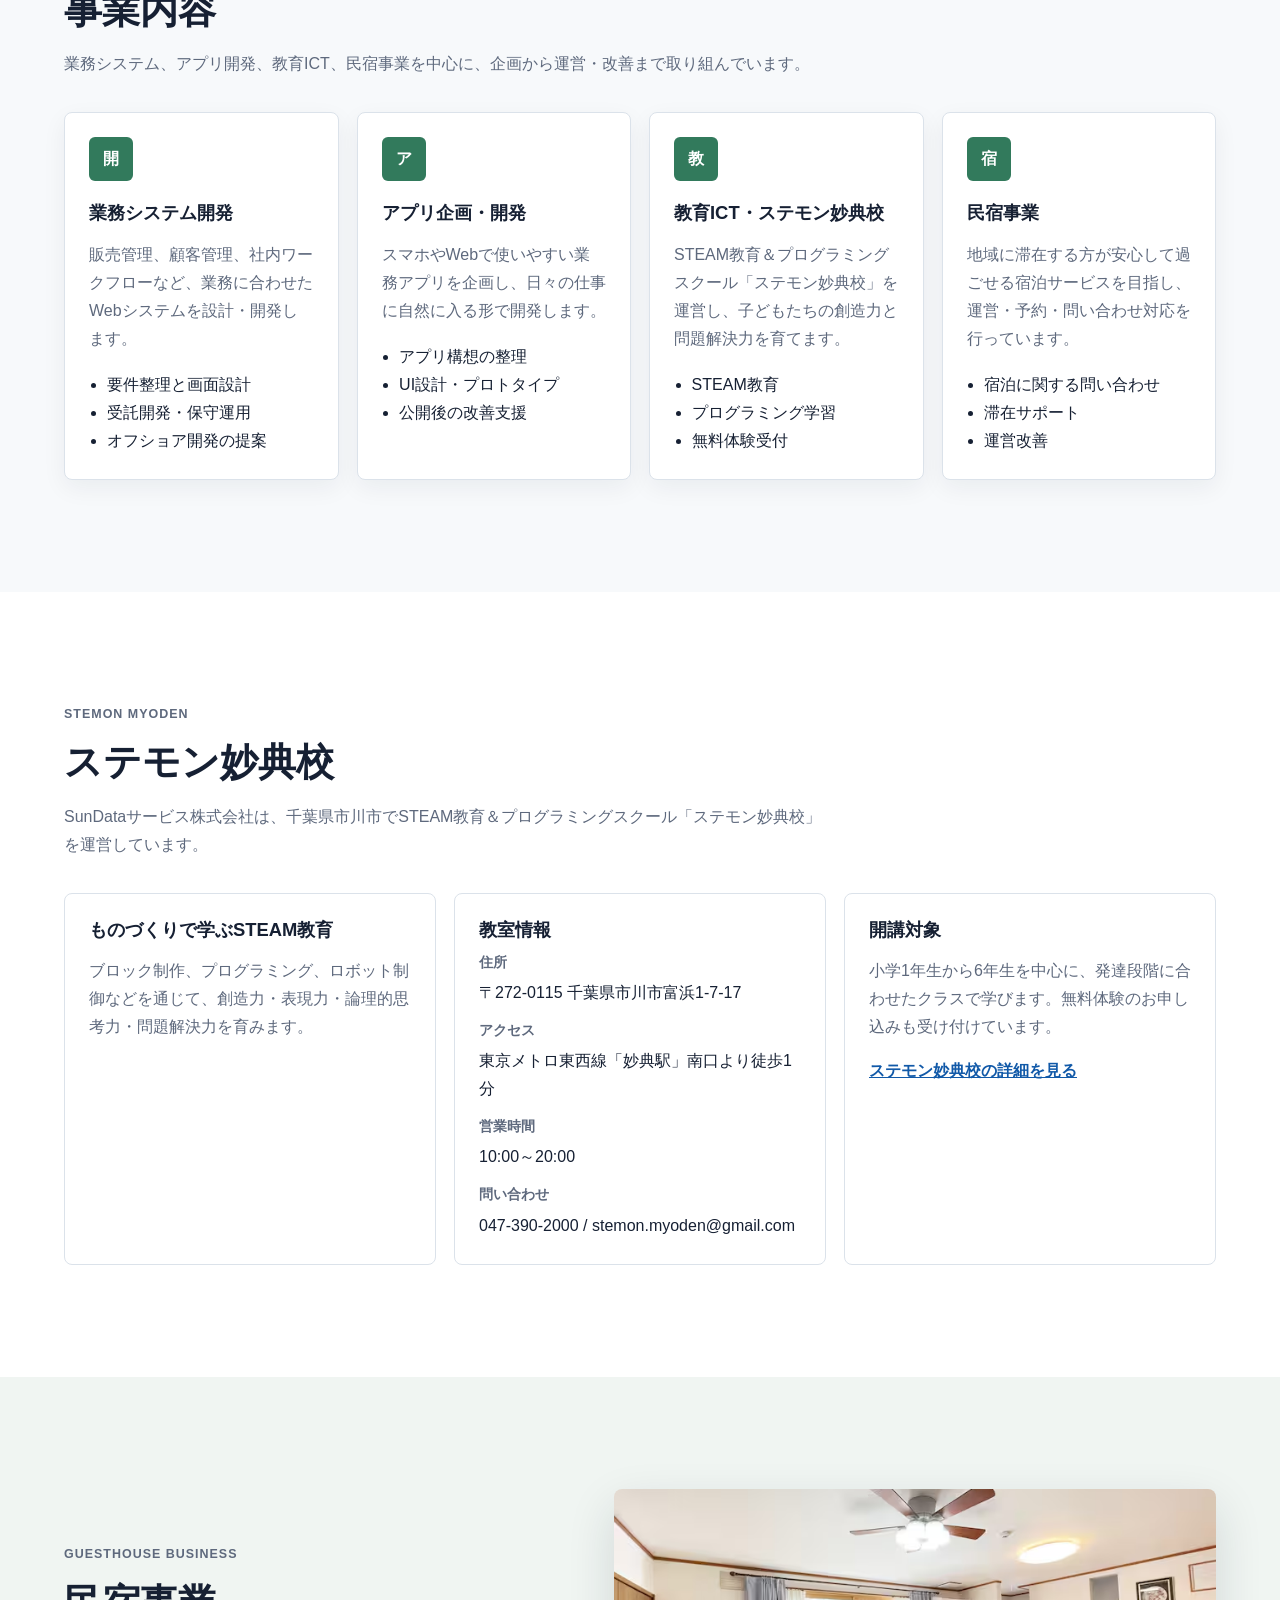
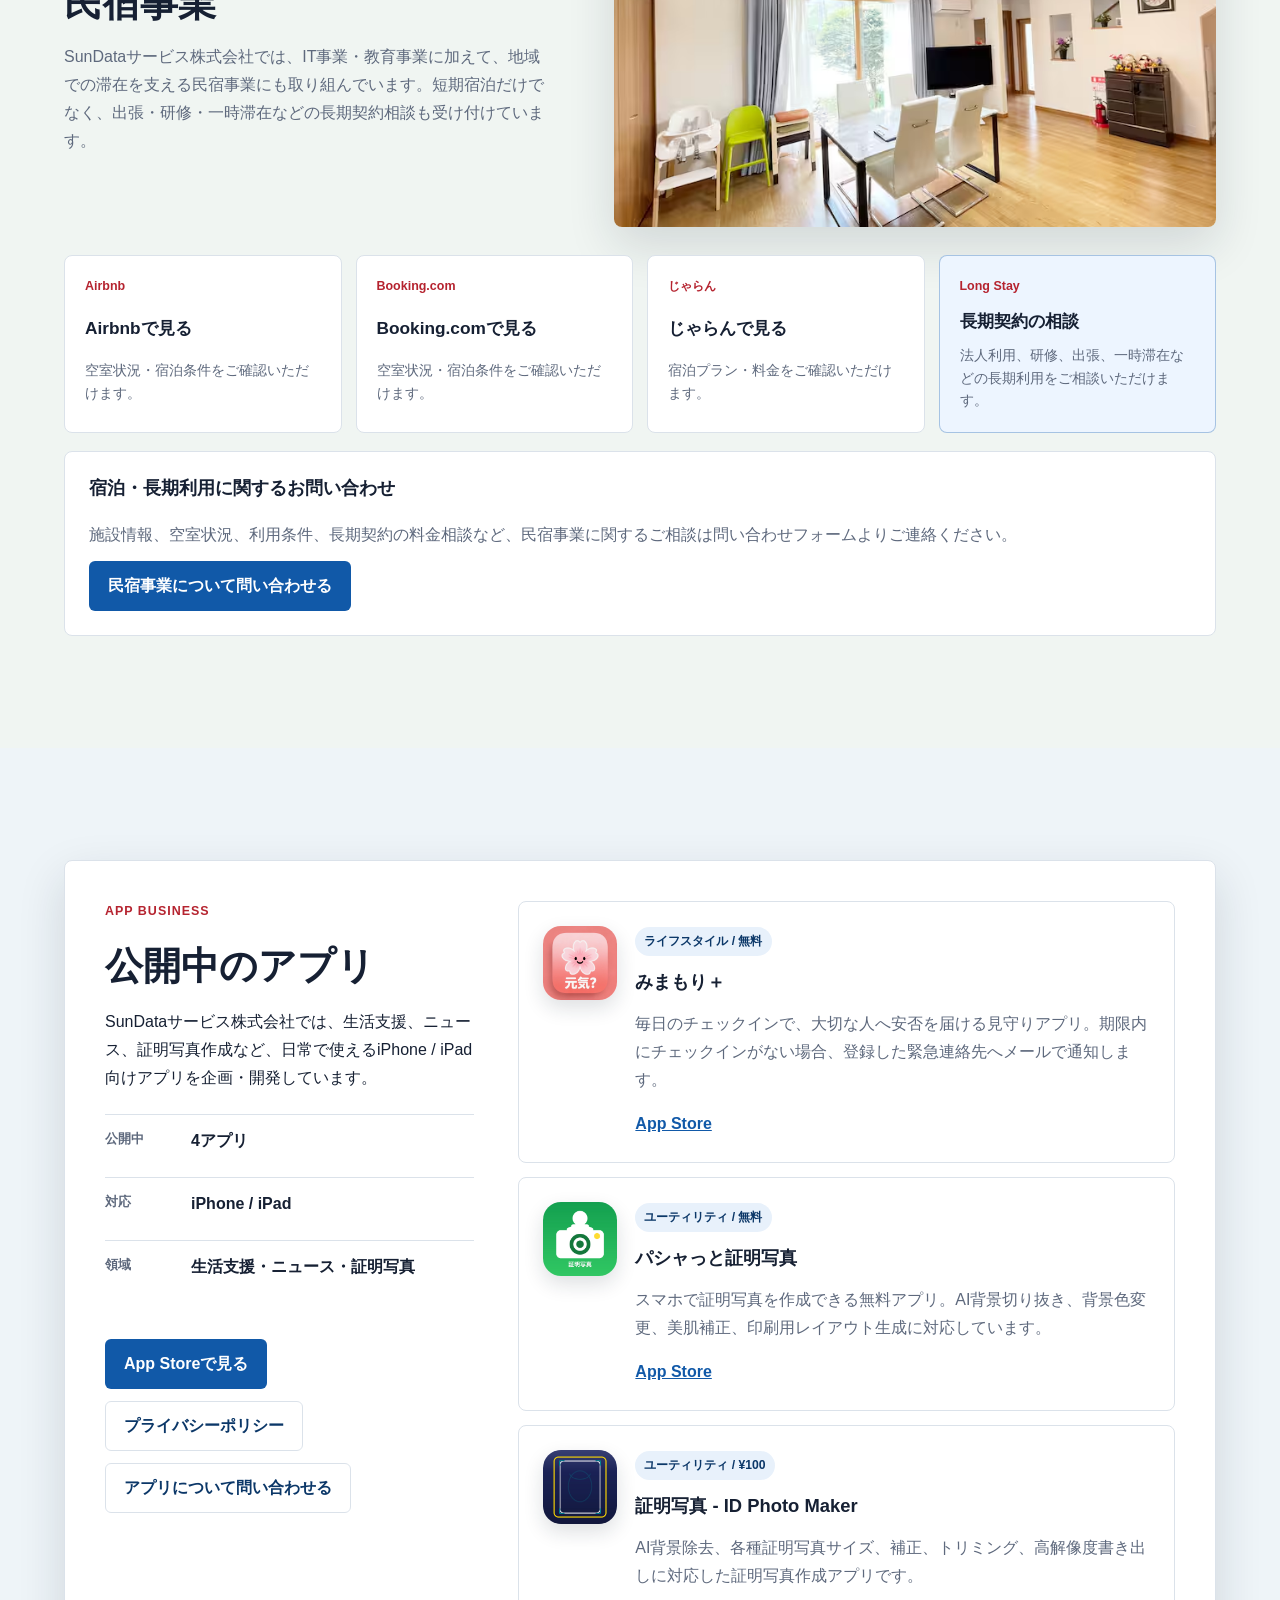
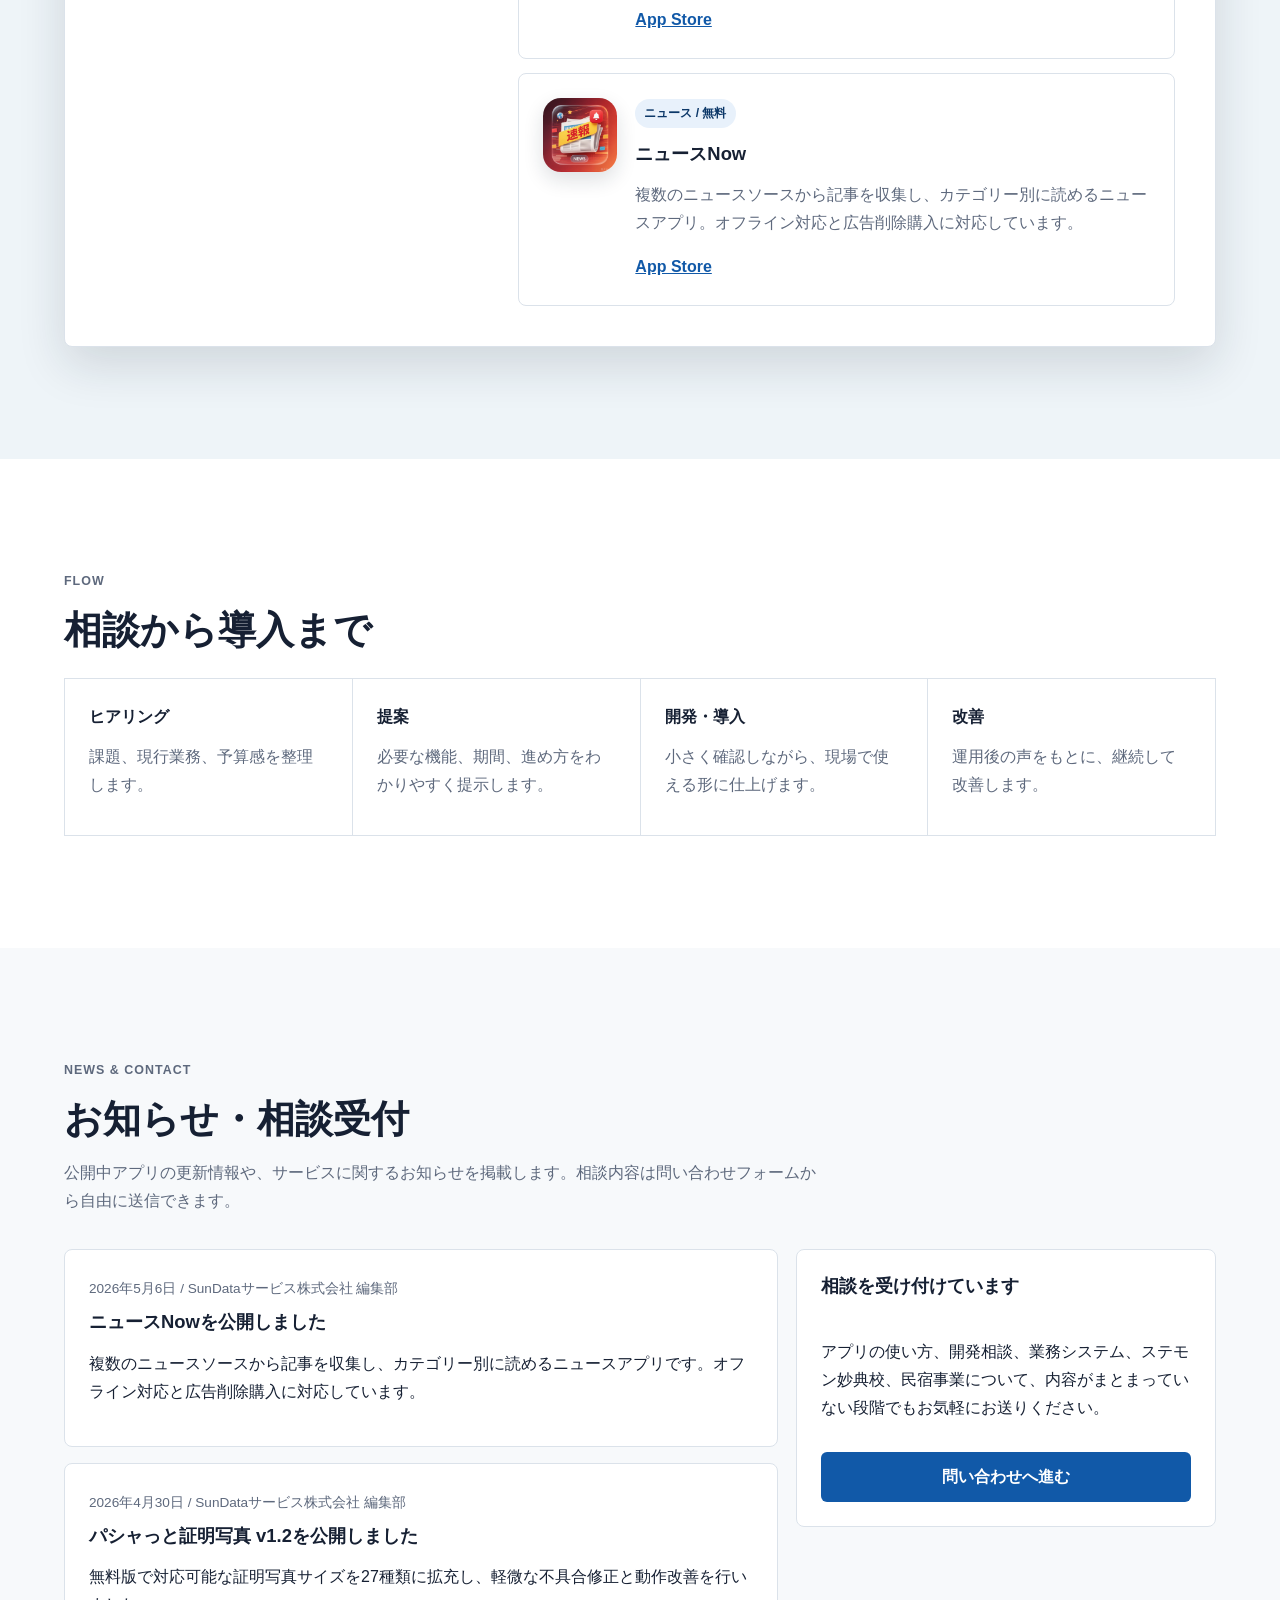
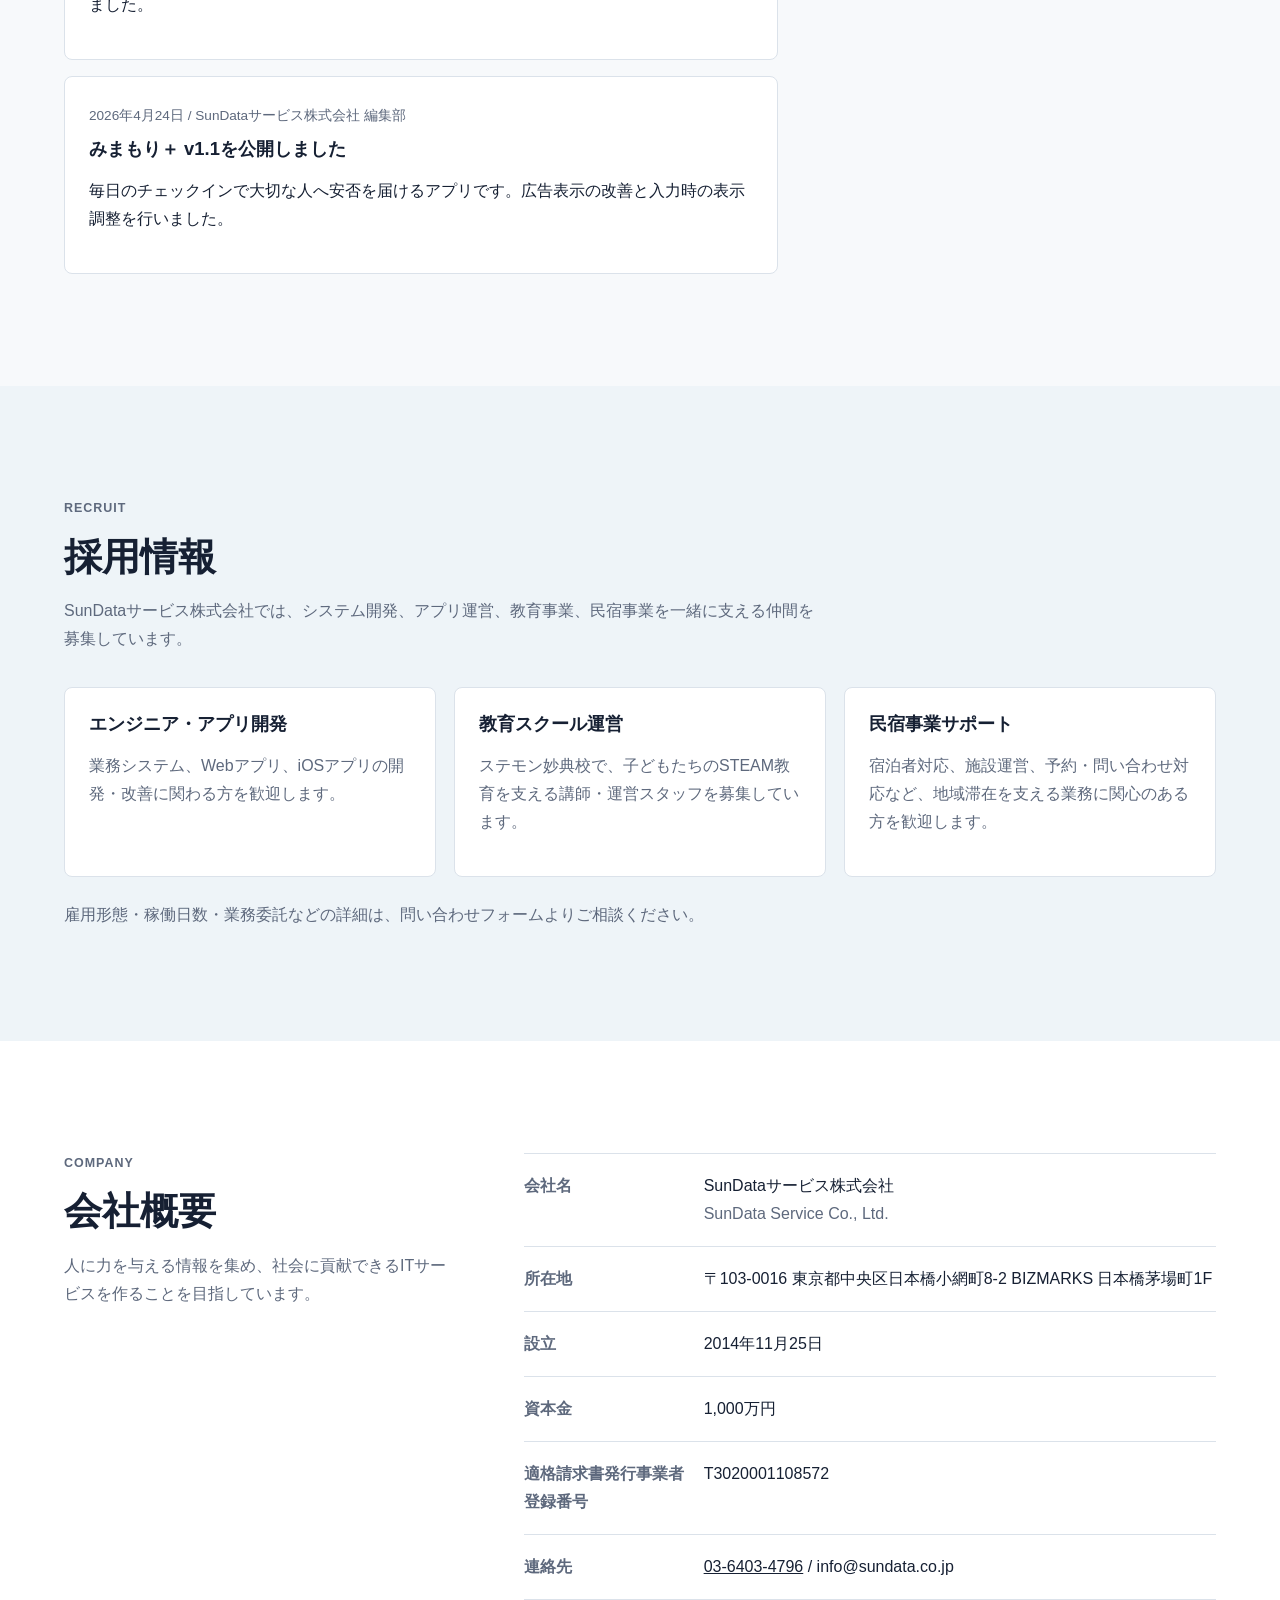
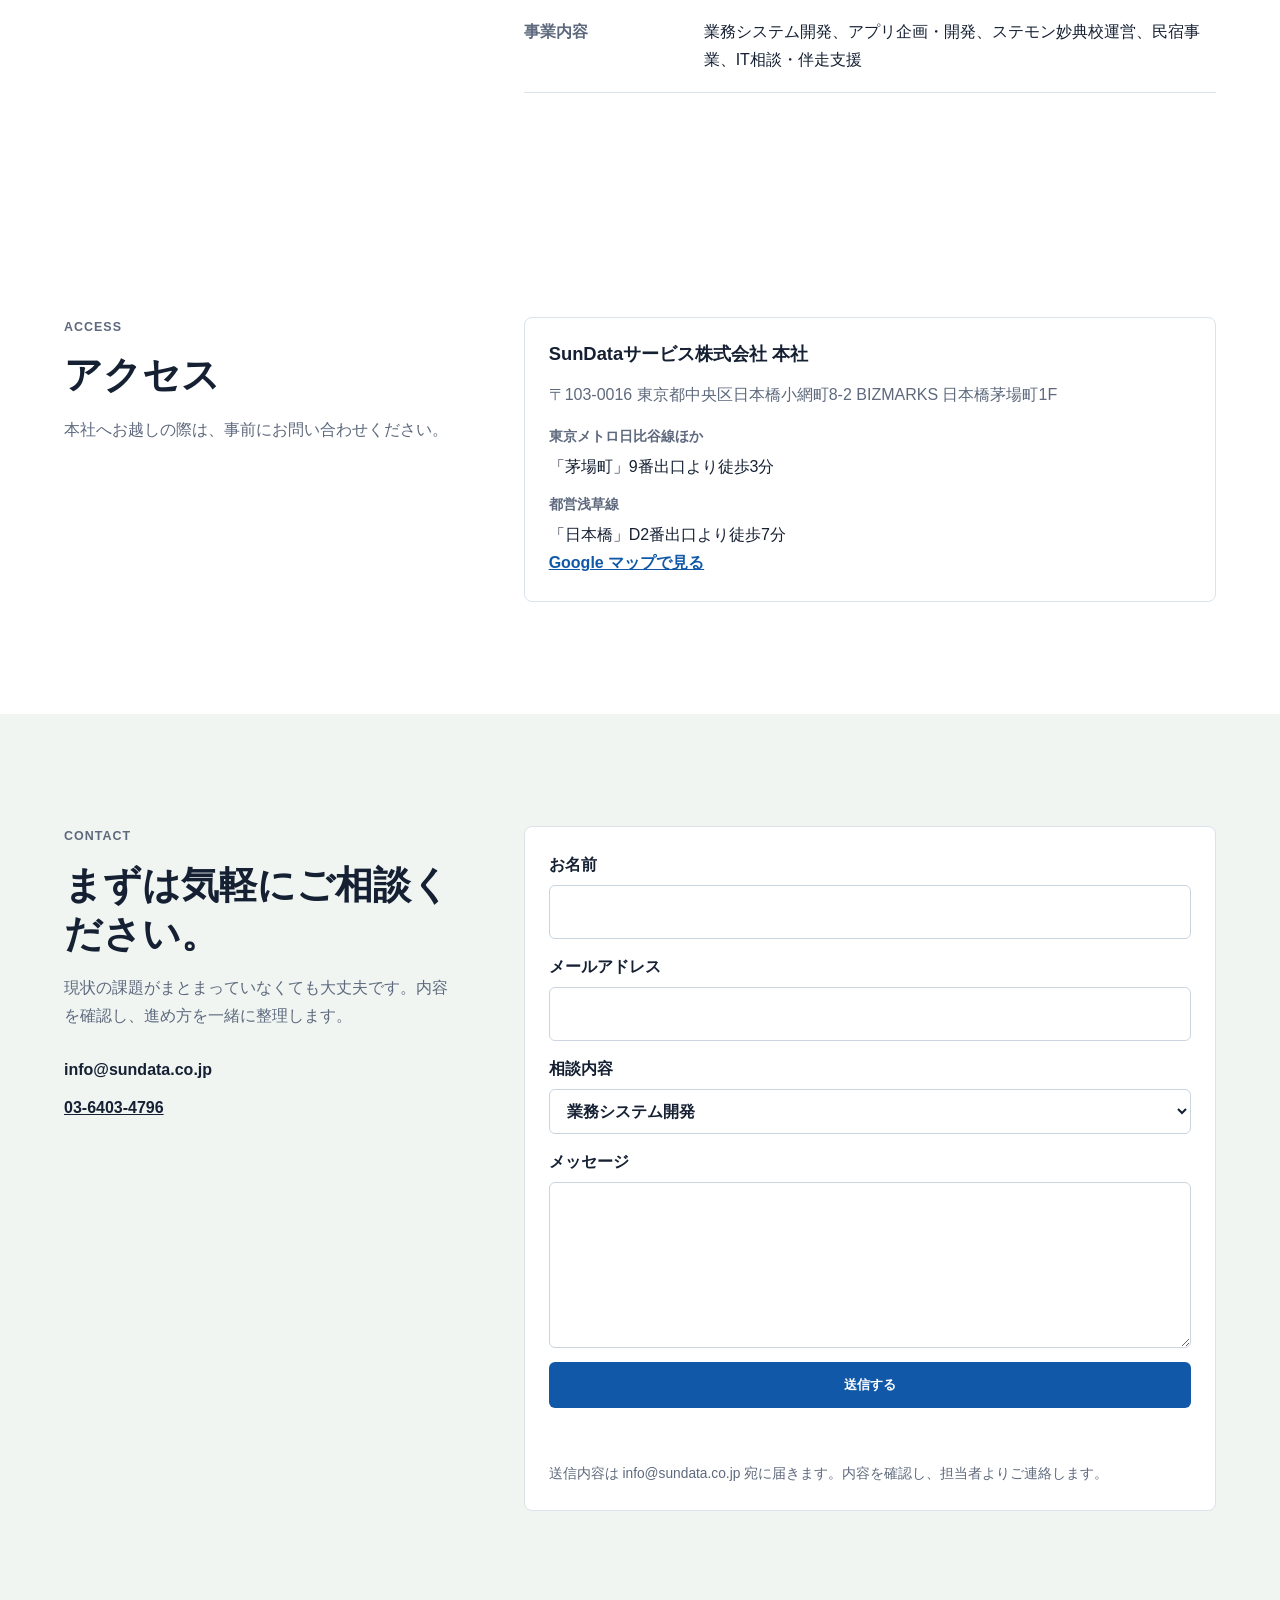
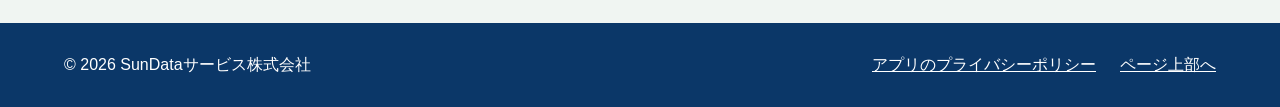
==== commit b4c2b3e4: "app更新privacy" ====
--- a/index.html
+++ b/index.html
@@ -212,6 +212,7 @@
             </dl>
             <div class="app-actions">
               <a class="button primary" href="https://apps.apple.com/jp/developer/jianwei-chen/id1885517805" target="_blank" rel="noopener">App Storeで見る</a>
+              <a class="button ghost" href="privacy.html">プライバシーポリシー</a>
               <a class="button ghost" href="#contact">アプリについて問い合わせる</a>
             </div>
           </div>
@@ -406,7 +407,7 @@
 
     <footer class="site-footer">
       <p>© 2026 SunDataサービス株式会社</p>
-      <a href="#top">ページ上部へ</a>
+      <div class="footer-links"><a href="privacy.html">アプリのプライバシーポリシー</a><a href="#top">ページ上部へ</a></div>
     </footer>
 
     <script src="script.js"></script>
--- a/styles.css
+++ b/styles.css
@@ -789,6 +789,31 @@
 .site-footer a {
   color: var(--white);
 }
+
+.footer-links { display: flex; flex-wrap: wrap; justify-content: flex-end; gap: 12px 24px; }
+.privacy-page { background: #f3f6f9; }
+.privacy-header { position: static; }
+.privacy-main { padding: clamp(52px, 8vw, 96px) clamp(18px, 5vw, 72px); }
+.privacy-shell { width: min(920px, 100%); margin: 0 auto; }
+.privacy-hero { padding: clamp(30px, 5vw, 54px); color: var(--white); background: linear-gradient(135deg, var(--blue-dark), #0b4f8f 68%, #1268b9); border-radius: 10px 10px 0 0; }
+.privacy-hero .eyebrow { color: #c9e2ff; }
+.privacy-hero h1 { font-size: clamp(2rem, 5vw, 3.5rem); }
+.privacy-hero p:last-child { max-width: 680px; margin: 18px 0 0; color: rgba(255, 255, 255, 0.82); }
+.privacy-content { padding: clamp(28px, 5vw, 54px); background: var(--white); border: 1px solid var(--line); border-top: 0; border-radius: 0 0 10px 10px; }
+.privacy-meta { display: flex; flex-wrap: wrap; gap: 8px 24px; margin: 0 0 36px; padding: 0 0 22px; color: var(--muted); border-bottom: 1px solid var(--line); font-size: 0.9rem; }
+.privacy-section + .privacy-section { margin-top: 38px; }
+.privacy-section h2 { margin-bottom: 14px; font-size: clamp(1.35rem, 3vw, 1.8rem); }
+.privacy-section p, .privacy-section li { color: var(--muted); }
+.privacy-section ul { padding-left: 1.25em; }
+.privacy-table-wrap { margin-top: 18px; overflow-x: auto; border: 1px solid var(--line); border-radius: 8px; }
+.privacy-table { width: 100%; min-width: 660px; border-collapse: collapse; }
+.privacy-table th, .privacy-table td { padding: 15px 16px; border-bottom: 1px solid var(--line); text-align: left; vertical-align: top; }
+.privacy-table tr:last-child td { border-bottom: 0; }
+.privacy-table th { color: var(--blue-dark); background: #edf4fb; font-size: 0.84rem; }
+.privacy-table td:first-child { color: var(--ink); font-weight: 800; }
+.privacy-note { margin-top: 18px; padding: 18px 20px; background: #f6f9fc; border-left: 4px solid var(--blue); }
+.privacy-contact { padding: 24px; background: #eef4f8; border-radius: 8px; }
+.privacy-contact a { color: var(--blue); font-weight: 800; }
 
 @media (max-width: 980px) {
   .service-grid,
@@ -902,4 +927,6 @@
   .site-footer {
     display: grid;
   }
-}
+
+  .footer-links { justify-content: flex-start; }
+}
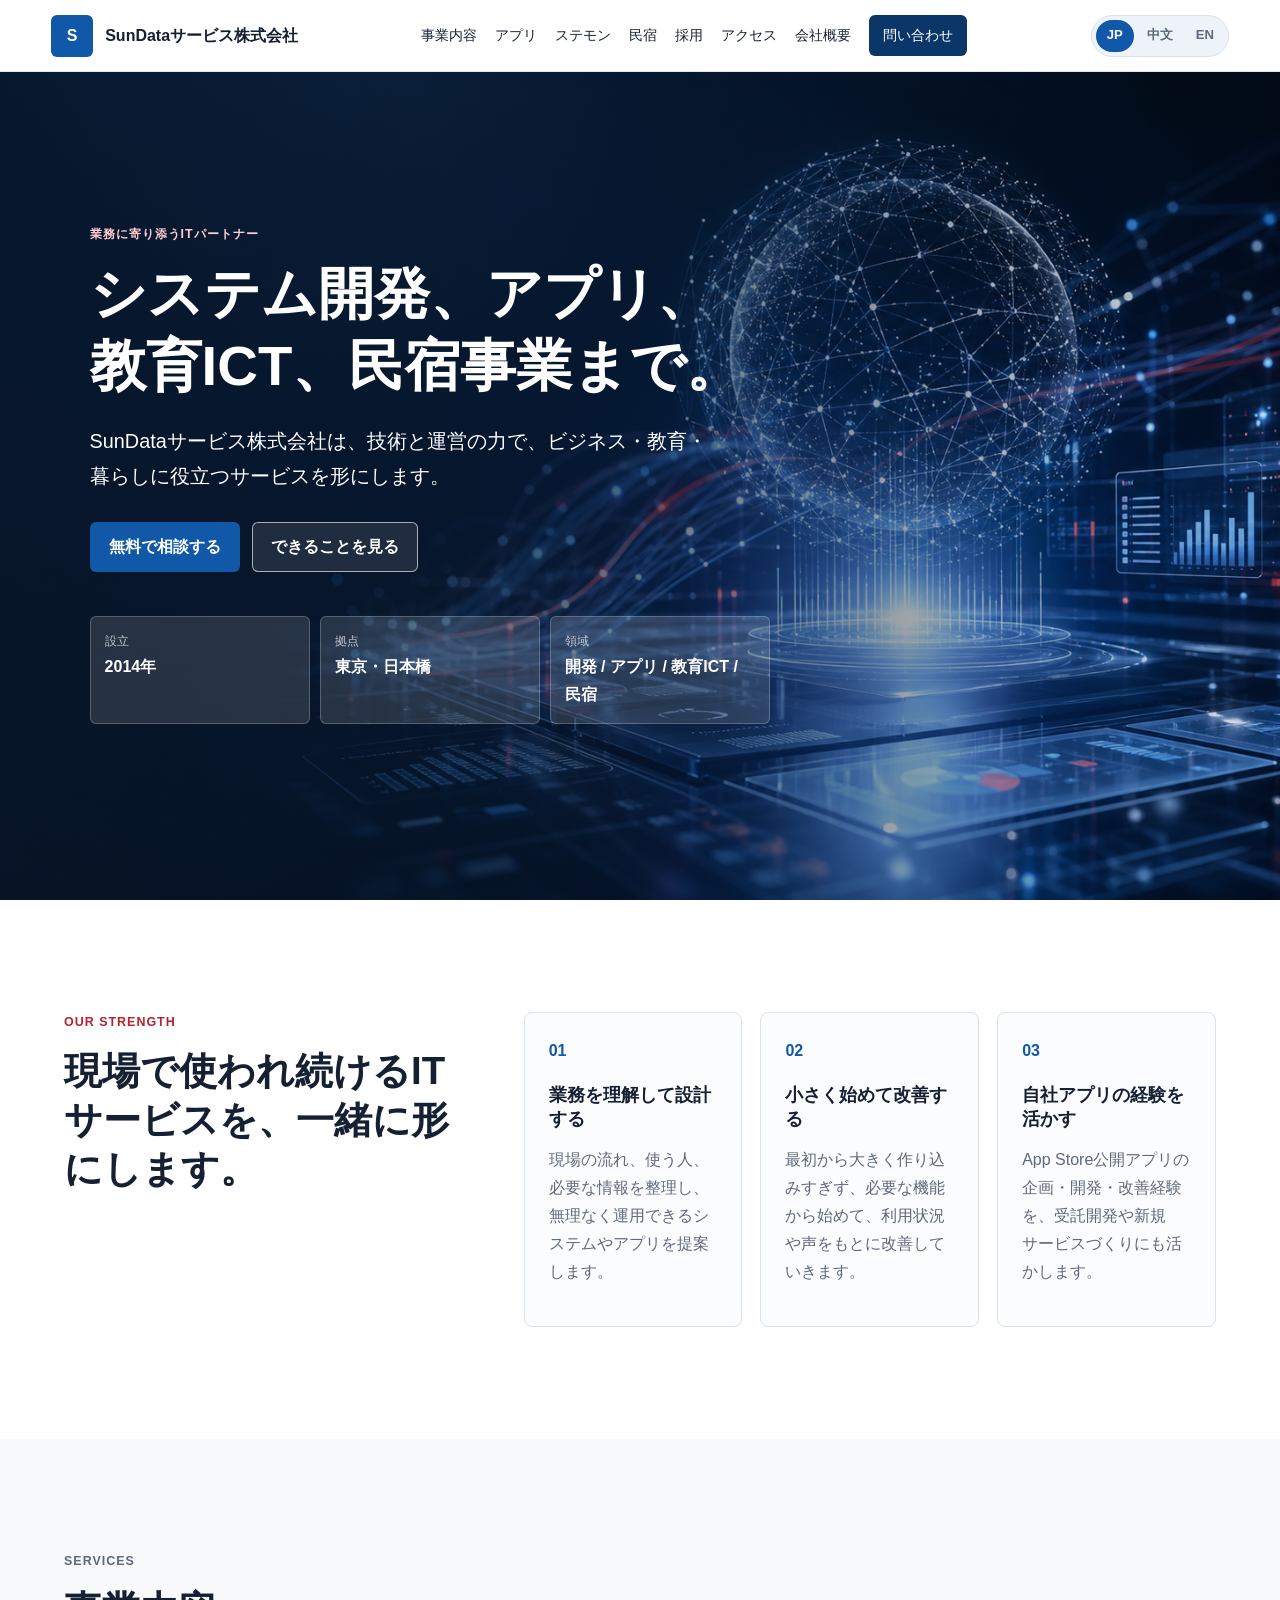
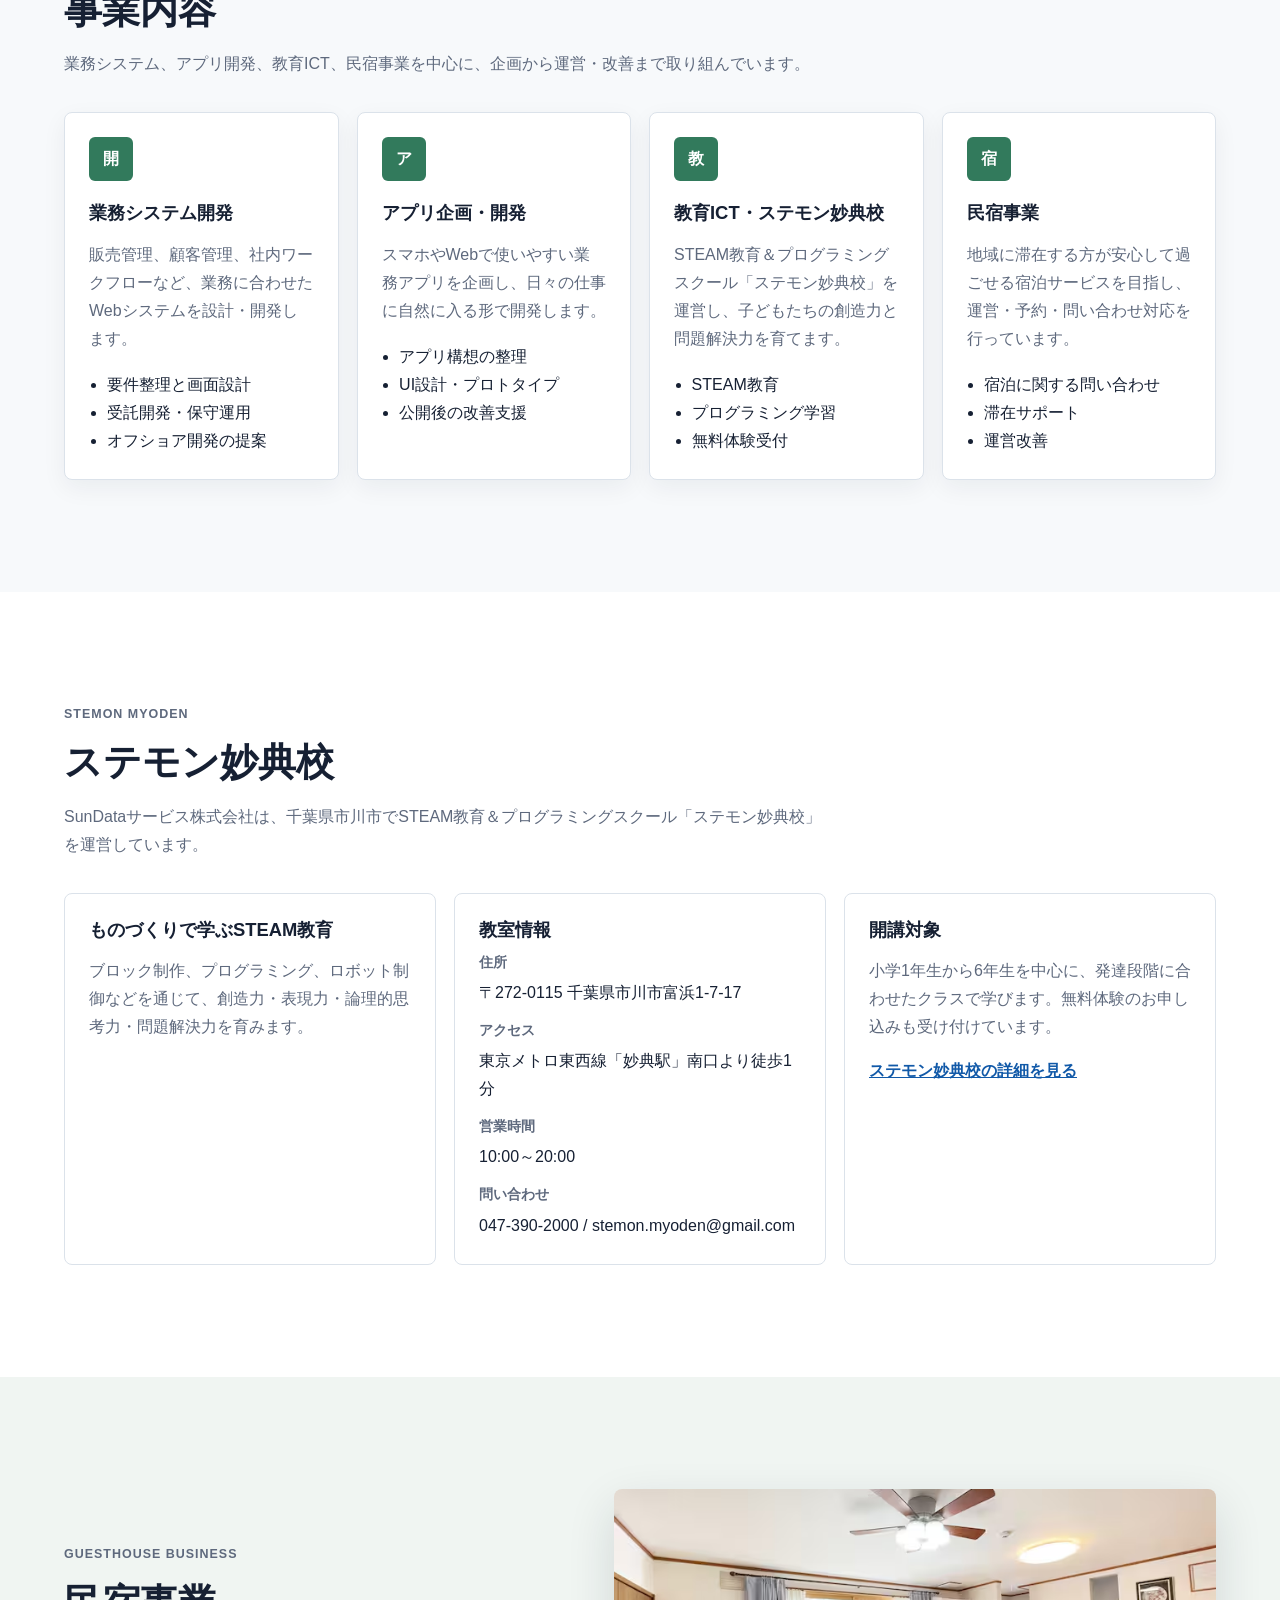
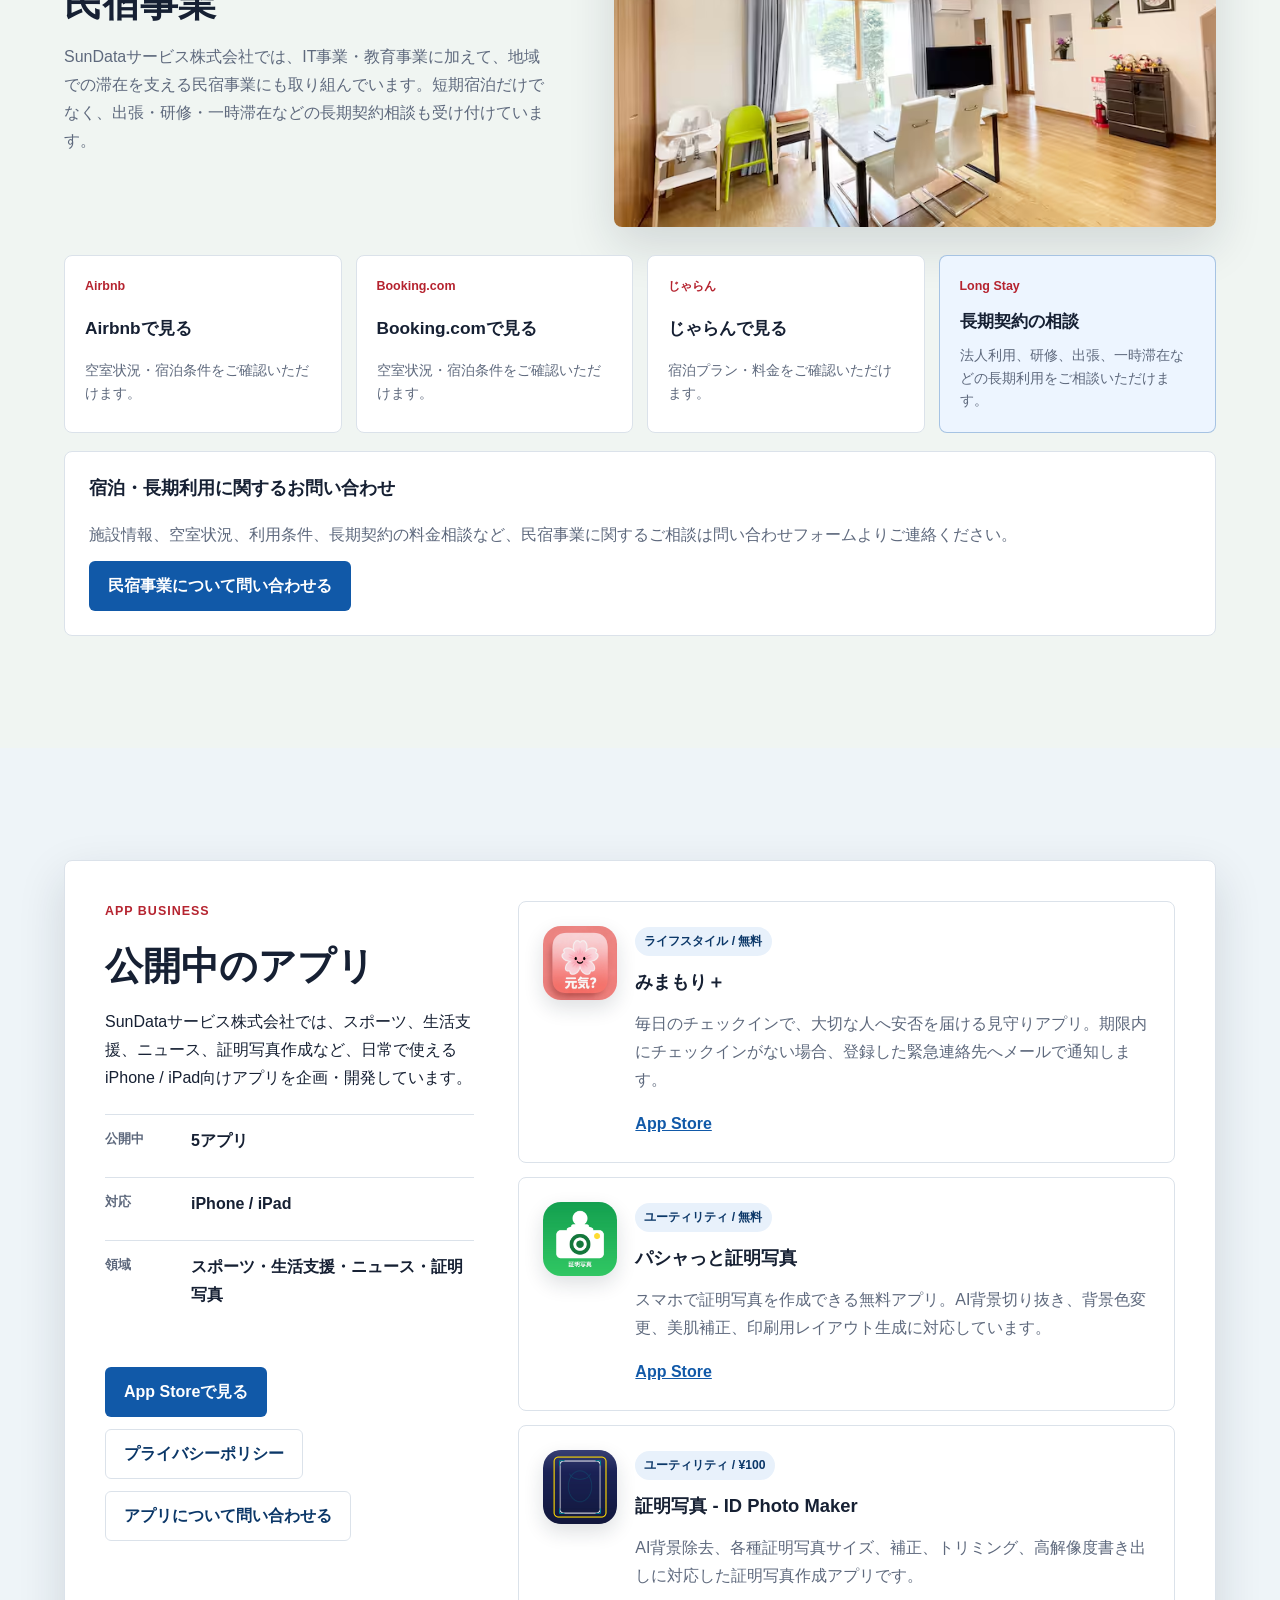
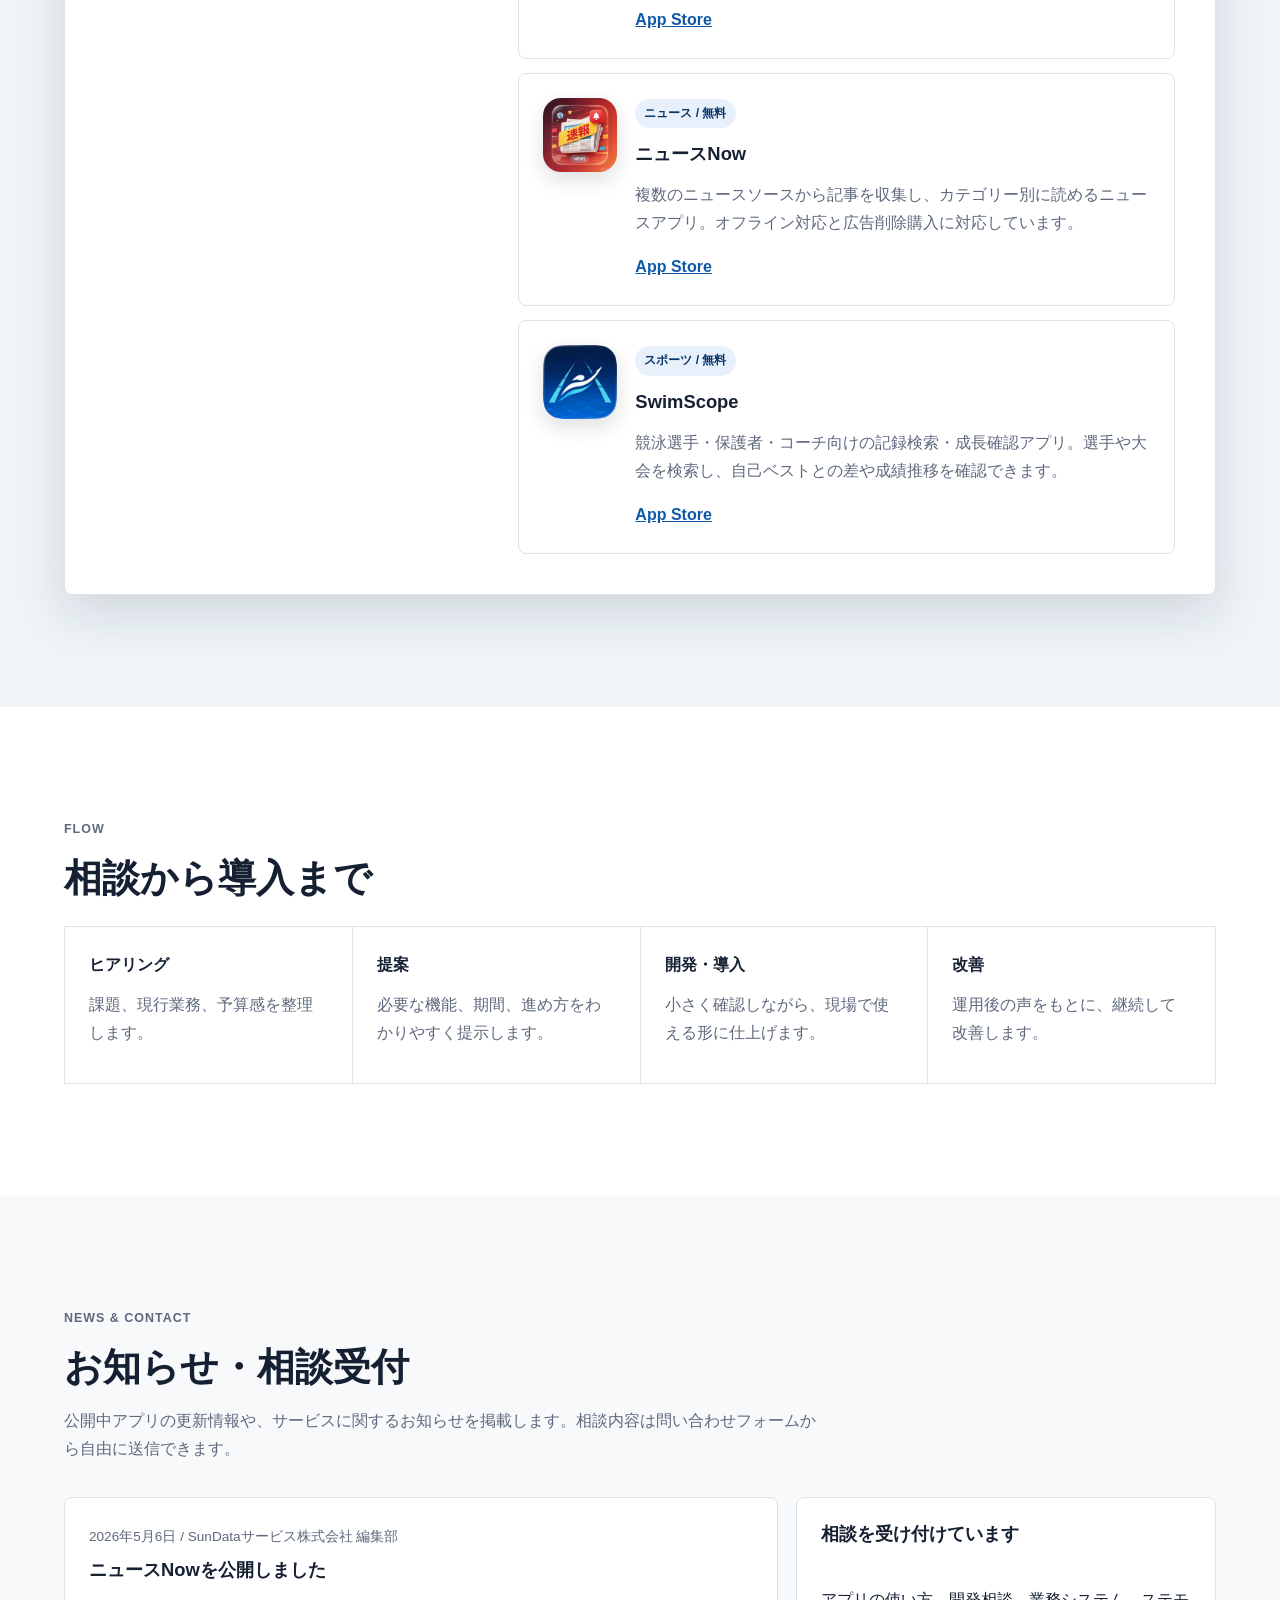
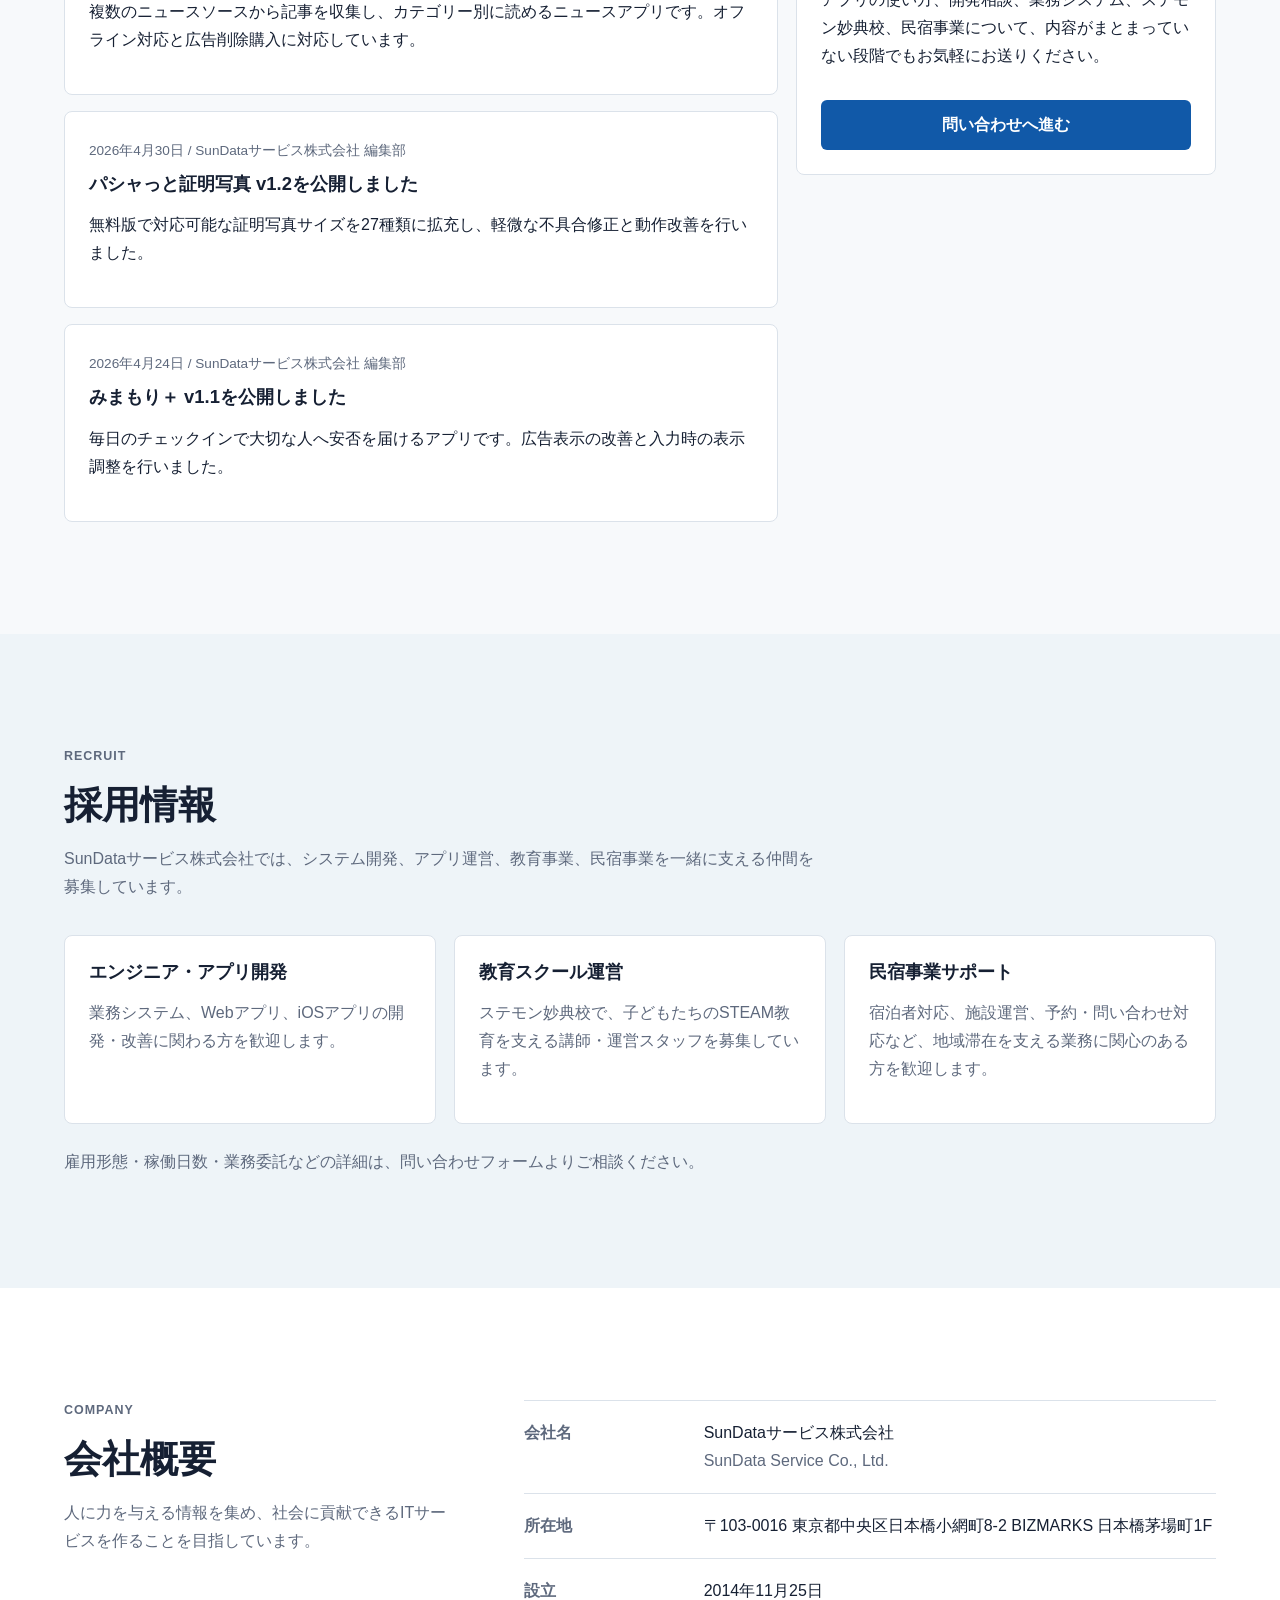
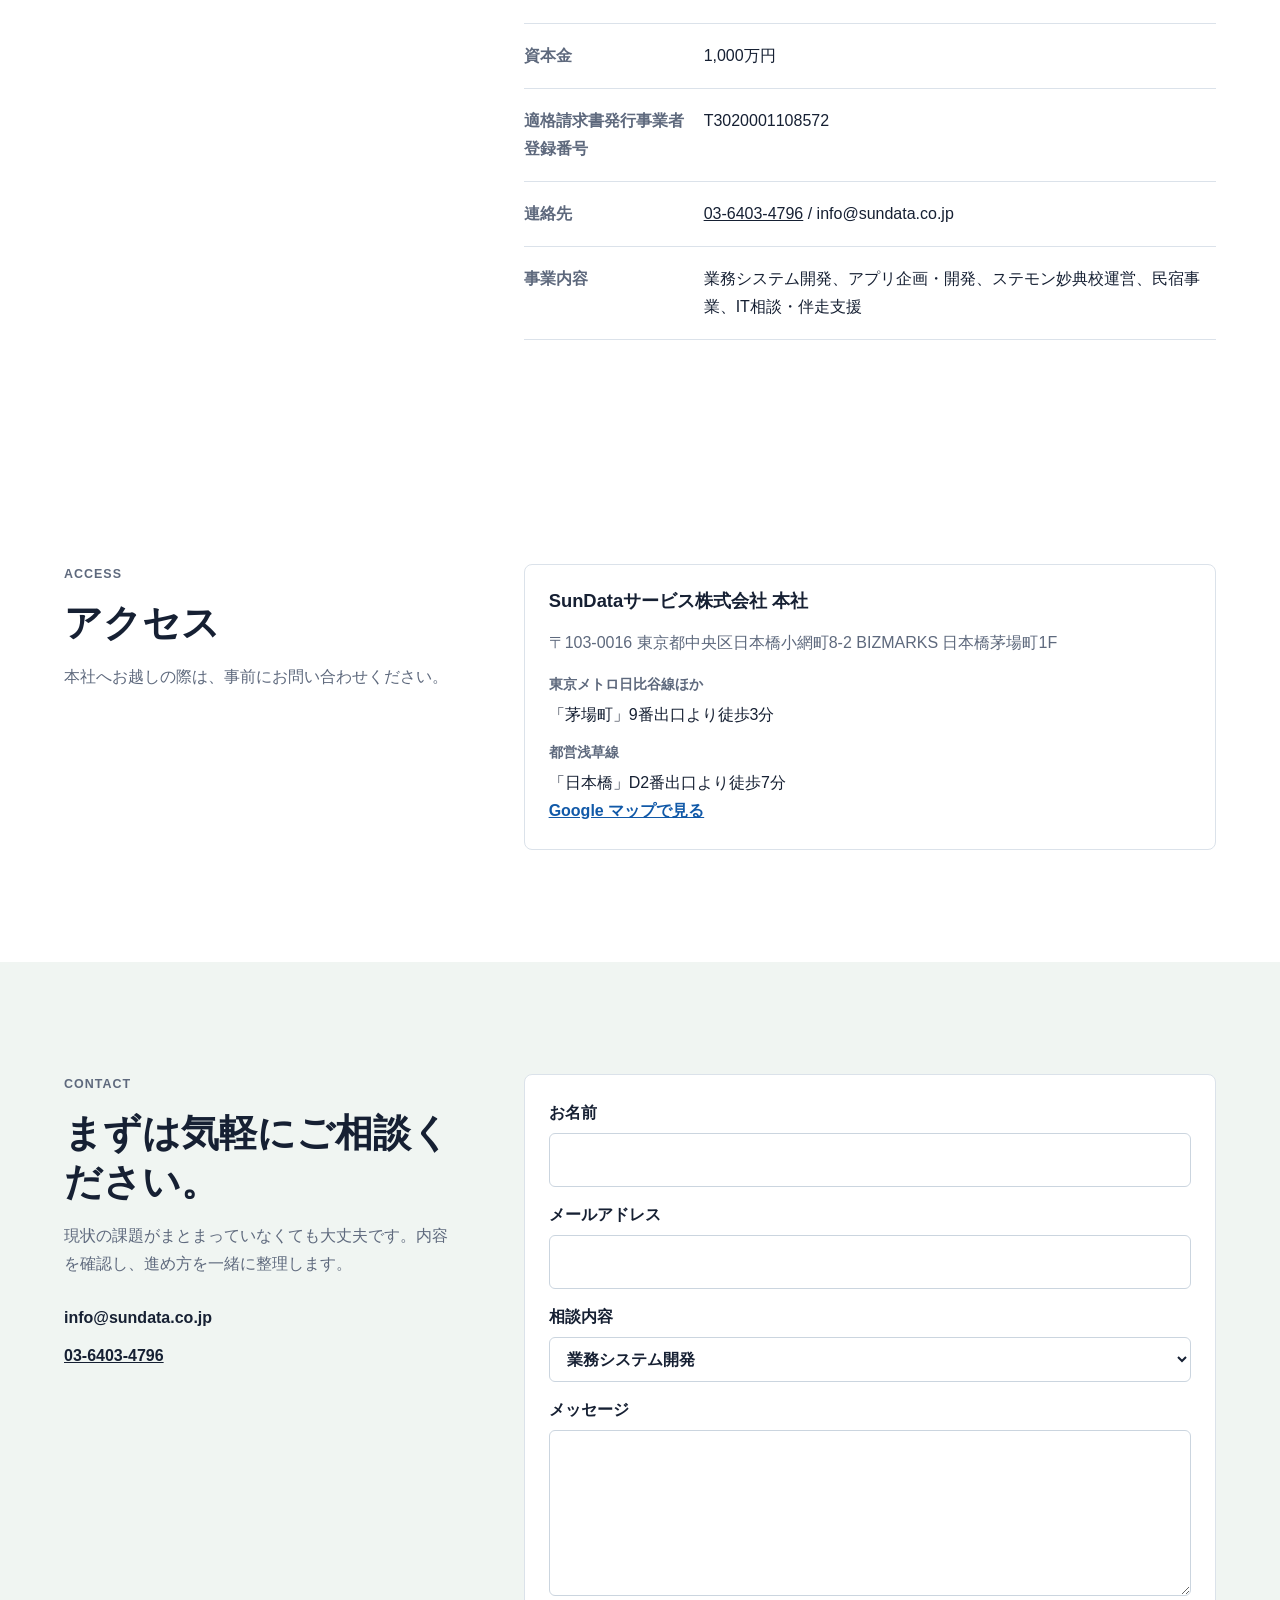
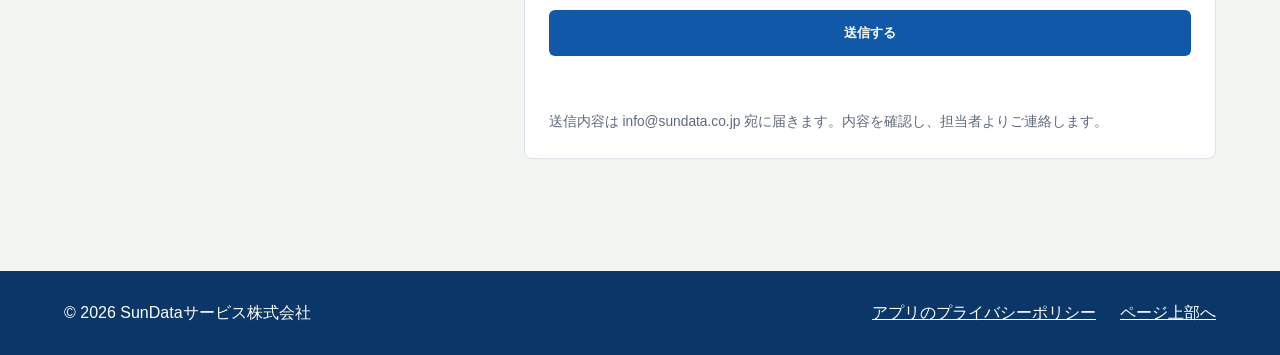
==== commit b74edbf1: "更新" ====
--- a/index.html
+++ b/index.html
@@ -204,11 +204,11 @@
           <div class="app-intro">
             <p class="eyebrow">App Business</p>
             <h2 id="apps-title">公開中のアプリ</h2>
-            <p>SunDataサービス株式会社では、生活支援、ニュース、証明写真作成など、日常で使えるiPhone / iPad向けアプリを企画・開発しています。</p>
+            <p>SunDataサービス株式会社では、スポーツ、生活支援、ニュース、証明写真作成など、日常で使えるiPhone / iPad向けアプリを企画・開発しています。</p>
             <dl class="app-summary">
-              <div><dt>公開中</dt><dd>4アプリ</dd></div>
+              <div><dt>公開中</dt><dd>5アプリ</dd></div>
               <div><dt>対応</dt><dd>iPhone / iPad</dd></div>
-              <div><dt>領域</dt><dd>生活支援・ニュース・証明写真</dd></div>
+              <div><dt>領域</dt><dd>スポーツ・生活支援・ニュース・証明写真</dd></div>
             </dl>
             <div class="app-actions">
               <a class="button primary" href="https://apps.apple.com/jp/developer/jianwei-chen/id1885517805" target="_blank" rel="noopener">App Storeで見る</a>
@@ -253,6 +253,15 @@
                 <a href="https://apps.apple.com/jp/app/%E3%83%8B%E3%83%A5%E3%83%BC%E3%82%B9now/id6765857533" target="_blank" rel="noopener">App Store</a>
               </div>
             </article>
+            <article class="app-card">
+              <img src="assets/apps/swimscope.webp" alt="SwimScopeのアプリアイコン">
+              <div>
+                <span class="status">スポーツ / 無料</span>
+                <h3>SwimScope</h3>
+                <p>競泳選手・保護者・コーチ向けの記録検索・成長確認アプリ。選手や大会を検索し、自己ベストとの差や成績推移を確認できます。</p>
+                <a href="https://apps.apple.com/us/app/swimscope/id6808279364" target="_blank" rel="noopener">App Store</a>
+              </div>
+            </article>
           </div>
         </div>
       </section>
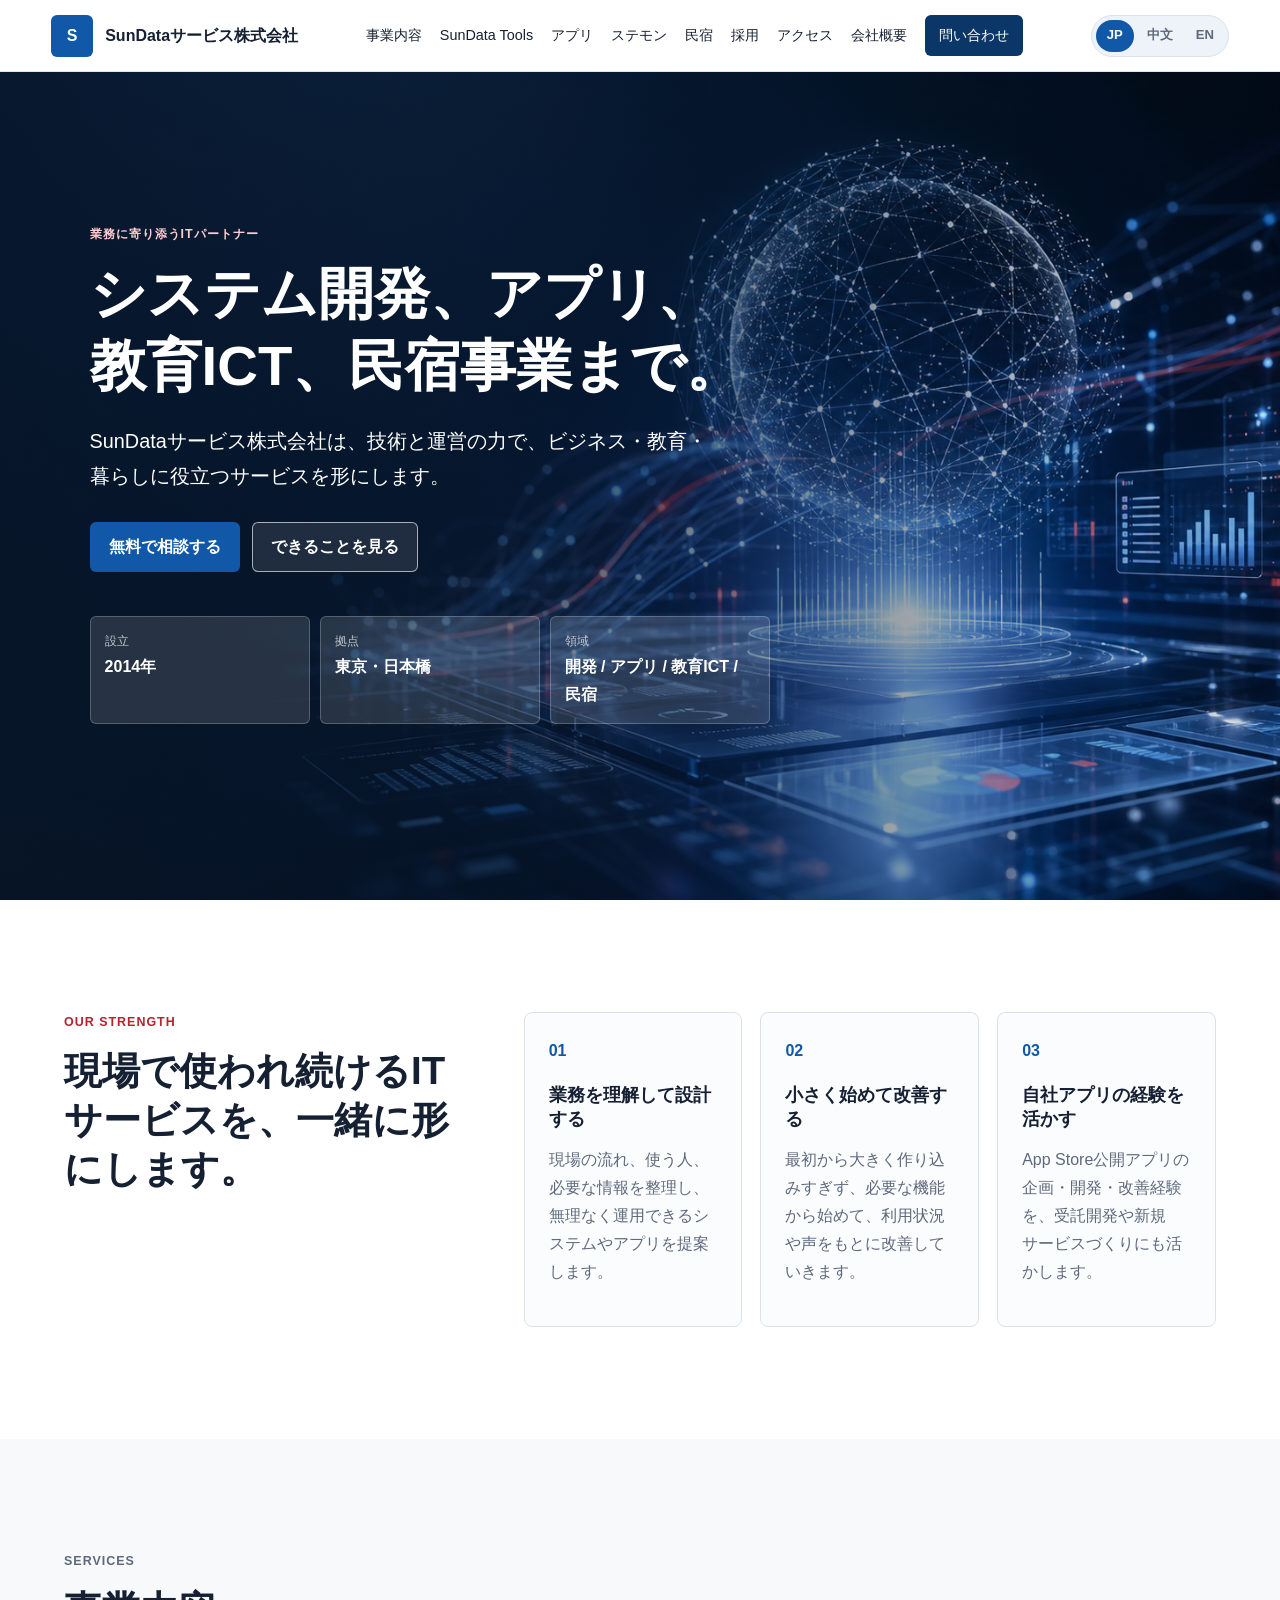
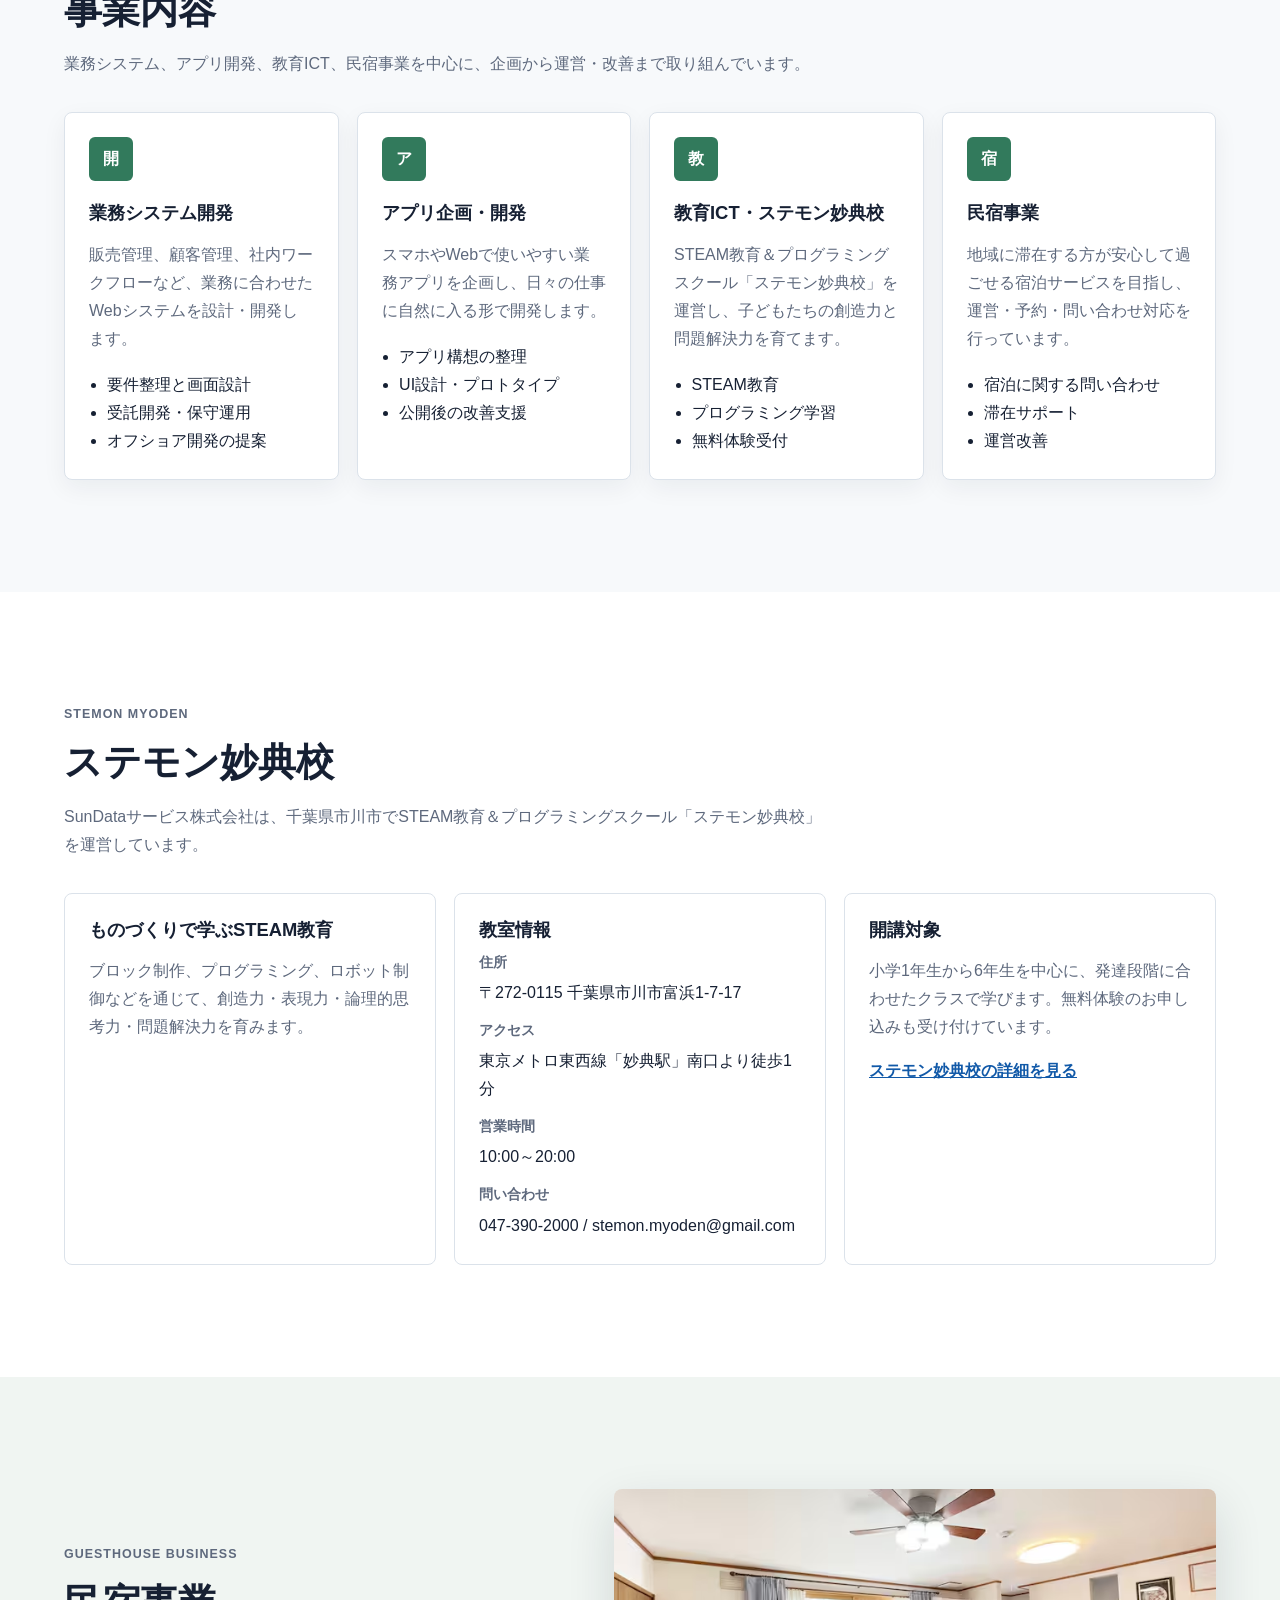
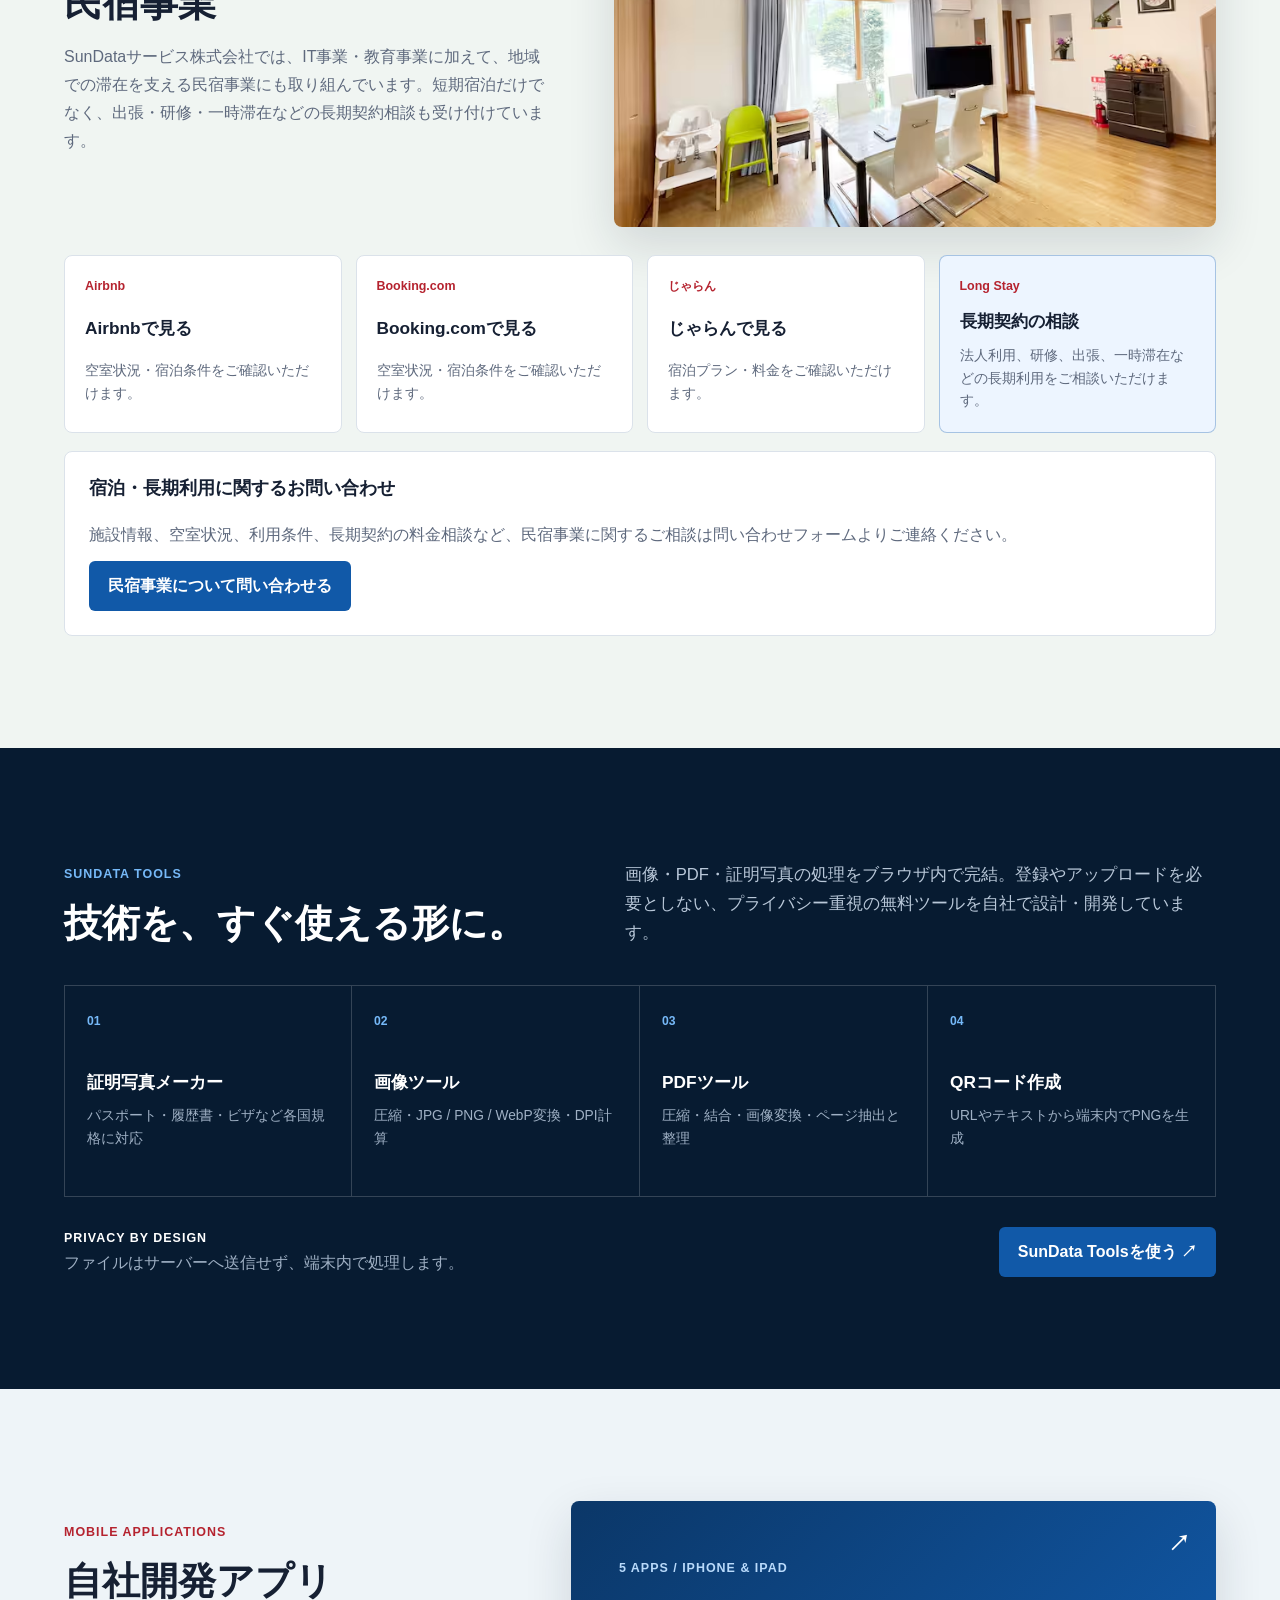
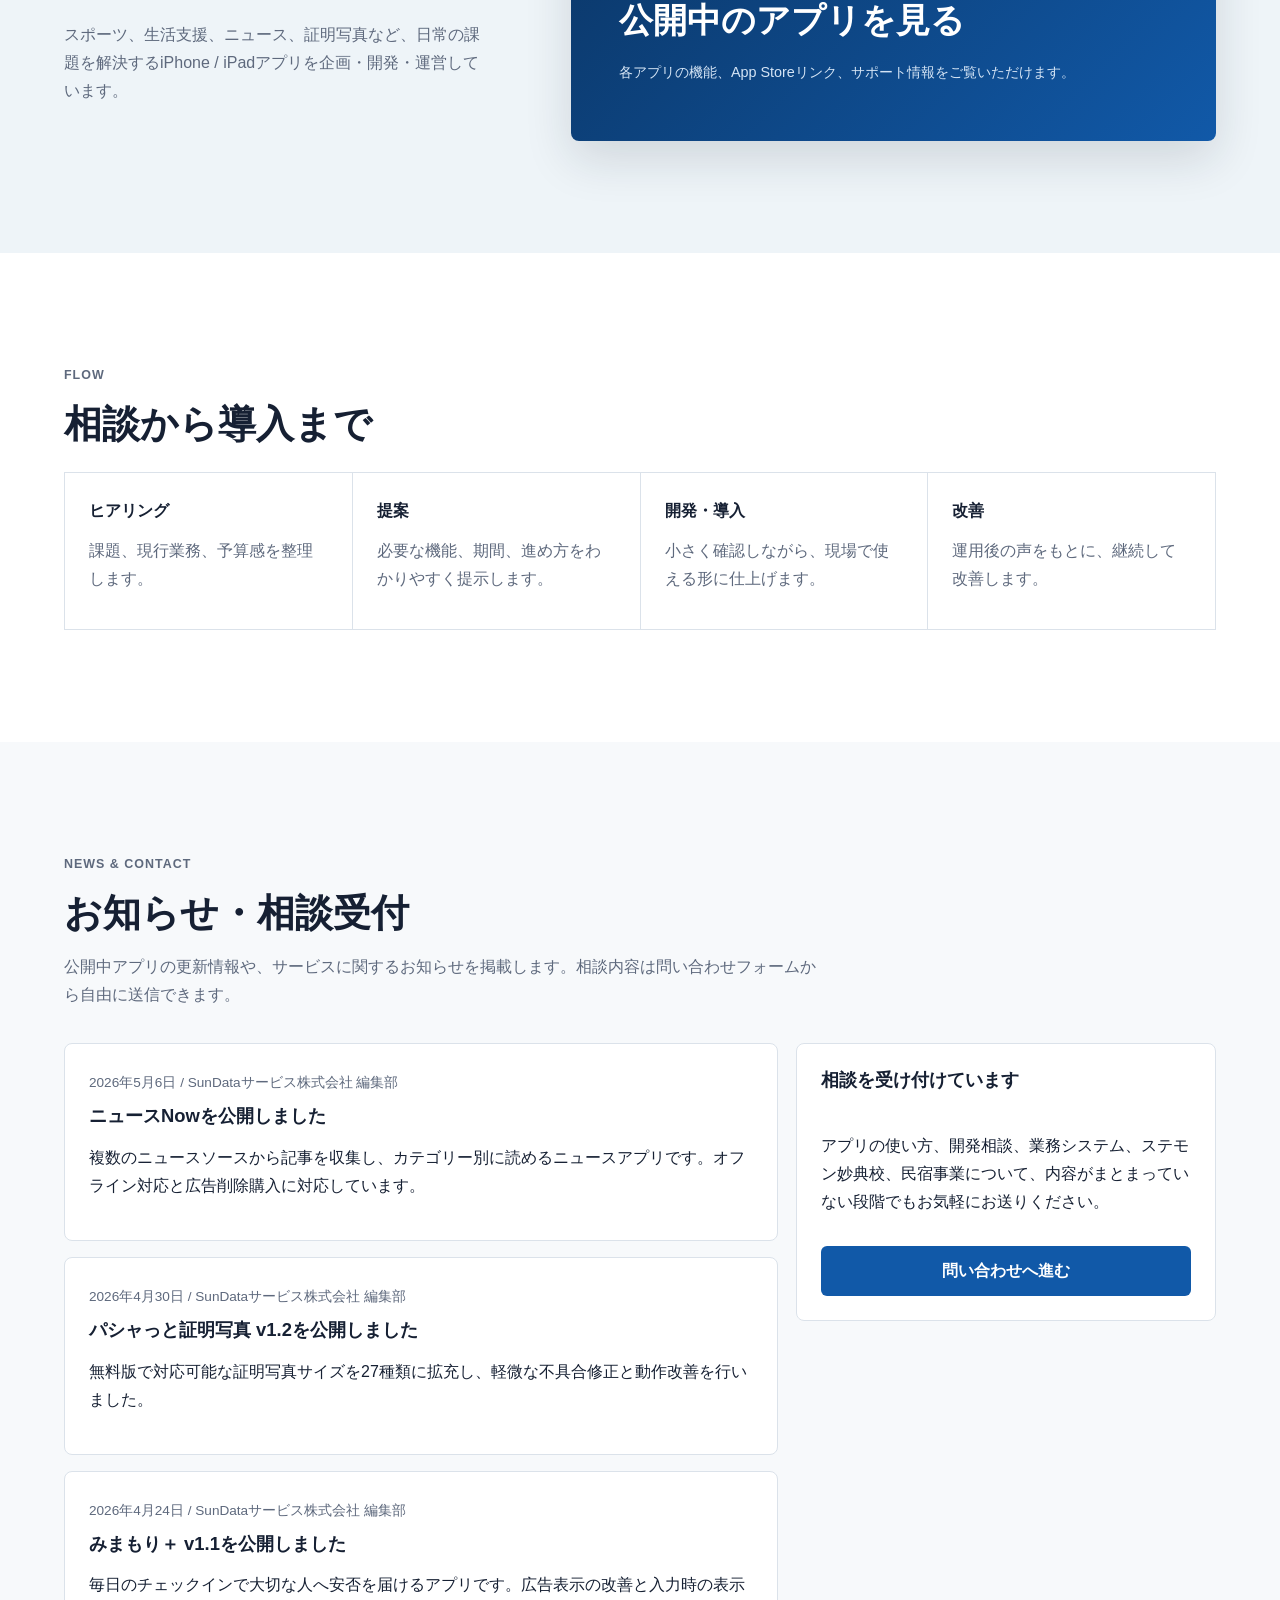
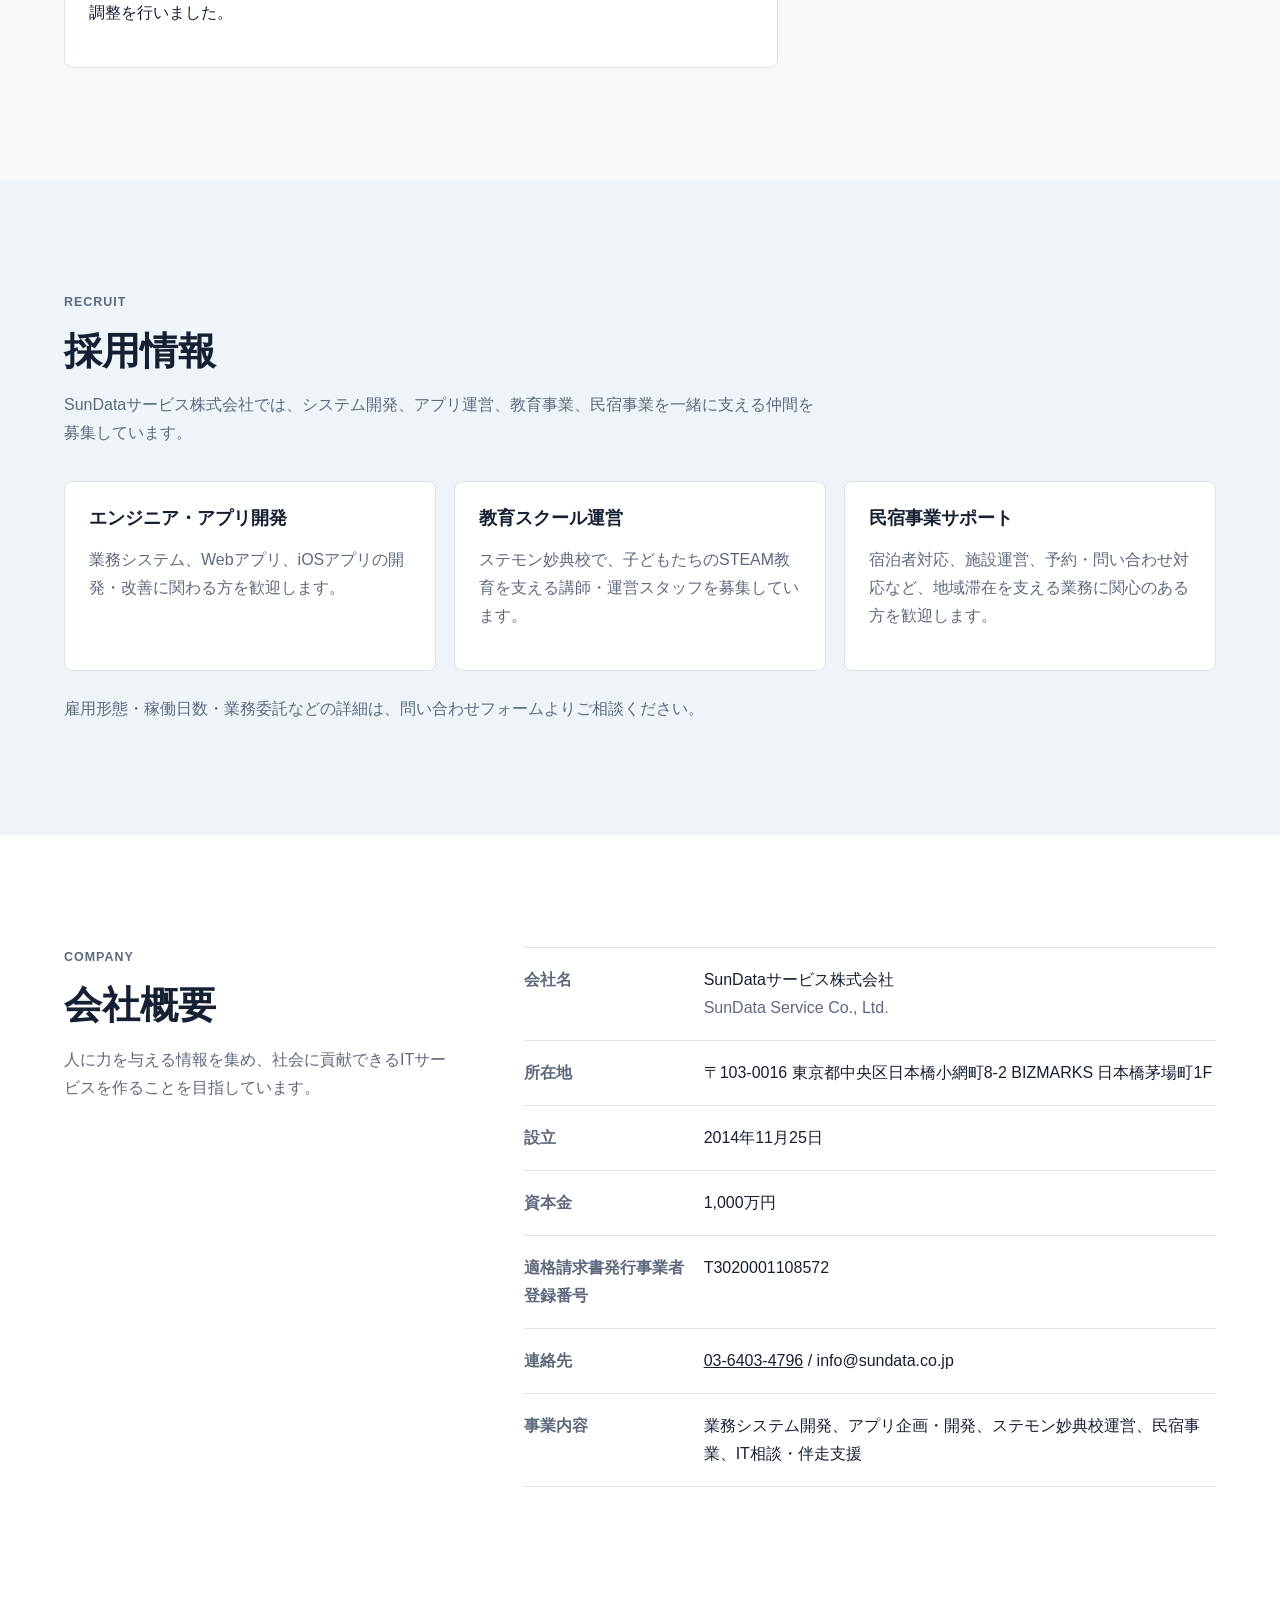
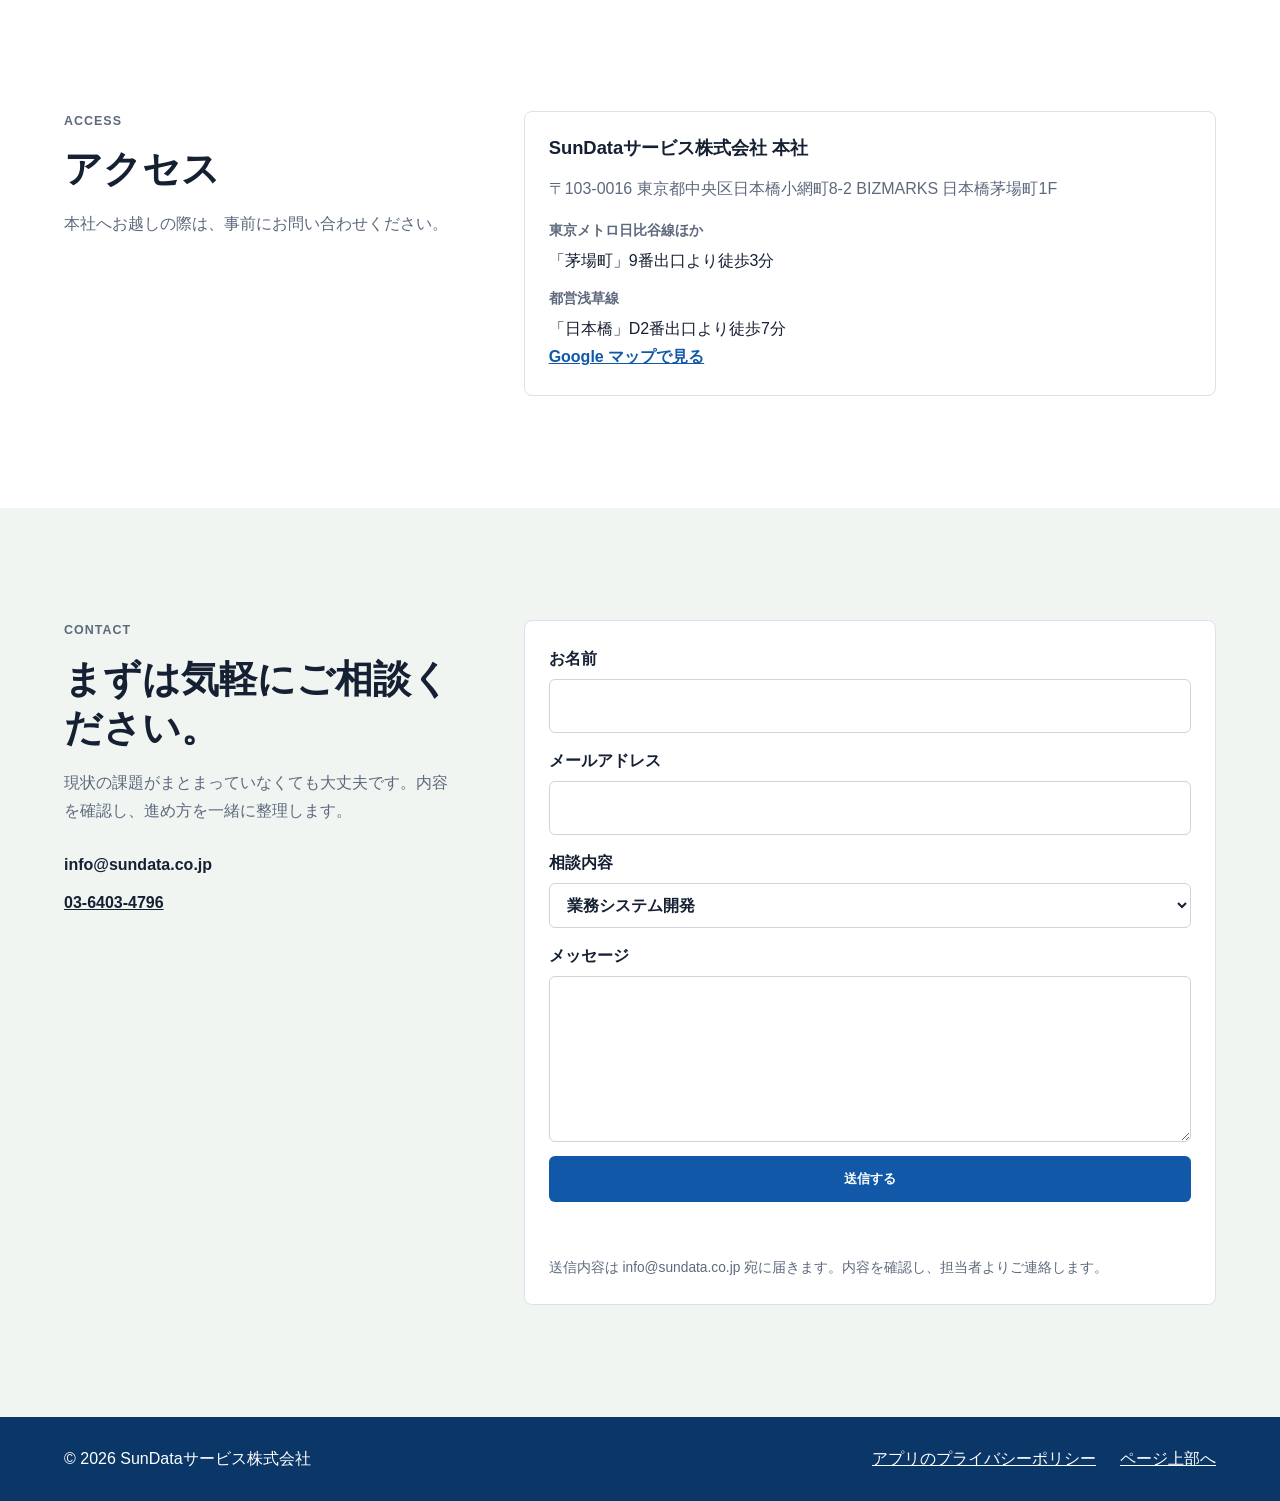
==== commit 3e4adba5: "サイト更新" ====
--- a/index.html
+++ b/index.html
@@ -19,6 +19,7 @@
       <button class="nav-toggle" type="button" aria-label="メニューを開く" aria-expanded="false">☰</button>
       <nav class="site-nav" aria-label="主要ナビゲーション">
         <a href="#services">事業内容</a>
+        <a href="#technology">SunData Tools</a>
         <a href="#apps">アプリ</a>
         <a href="#stemon">ステモン</a>
         <a href="#inn">民宿</a>
@@ -199,71 +200,38 @@
         </div>
       </section>
 
-      <section class="section apps" id="apps" aria-labelledby="apps-title">
-        <div class="app-panel">
-          <div class="app-intro">
-            <p class="eyebrow">App Business</p>
-            <h2 id="apps-title">公開中のアプリ</h2>
-            <p>SunDataサービス株式会社では、スポーツ、生活支援、ニュース、証明写真作成など、日常で使えるiPhone / iPad向けアプリを企画・開発しています。</p>
-            <dl class="app-summary">
-              <div><dt>公開中</dt><dd>5アプリ</dd></div>
-              <div><dt>対応</dt><dd>iPhone / iPad</dd></div>
-              <div><dt>領域</dt><dd>スポーツ・生活支援・ニュース・証明写真</dd></div>
-            </dl>
-            <div class="app-actions">
-              <a class="button primary" href="https://apps.apple.com/jp/developer/jianwei-chen/id1885517805" target="_blank" rel="noopener">App Storeで見る</a>
-              <a class="button ghost" href="privacy.html">プライバシーポリシー</a>
-              <a class="button ghost" href="#contact">アプリについて問い合わせる</a>
-            </div>
-          </div>
-          <div class="app-showcase" aria-label="アプリ紹介カード">
-            <article class="app-card">
-              <img src="assets/apps/mimamori-plus.jpg" alt="みまもり＋のアプリアイコン">
-              <div>
-                <span class="status">ライフスタイル / 無料</span>
-                <h3>みまもり＋</h3>
-                <p>毎日のチェックインで、大切な人へ安否を届ける見守りアプリ。期限内にチェックインがない場合、登録した緊急連絡先へメールで通知します。</p>
-                <a href="https://apps.apple.com/jp/app/%E3%81%BF%E3%81%BE%E3%82%82%E3%82%8A/id6760651931" target="_blank" rel="noopener">App Store</a>
-              </div>
-            </article>
-            <article class="app-card">
-              <img src="assets/apps/pashatto-id-photo.jpg" alt="パシャっと証明写真のアプリアイコン">
-              <div>
-                <span class="status">ユーティリティ / 無料</span>
-                <h3>パシャっと証明写真</h3>
-                <p>スマホで証明写真を作成できる無料アプリ。AI背景切り抜き、背景色変更、美肌補正、印刷用レイアウト生成に対応しています。</p>
-                <a href="https://apps.apple.com/jp/app/%E3%83%91%E3%82%B7%E3%83%A3%E3%81%A3%E3%81%A8%E8%A8%BC%E6%98%8E%E5%86%99%E7%9C%9F/id6761061360" target="_blank" rel="noopener">App Store</a>
-              </div>
-            </article>
-            <article class="app-card">
-              <img src="assets/apps/id-photo-maker.jpg" alt="証明写真 - ID Photo Makerのアプリアイコン">
-              <div>
-                <span class="status">ユーティリティ / ¥100</span>
-                <h3>証明写真 - ID Photo Maker</h3>
-                <p>AI背景除去、各種証明写真サイズ、補正、トリミング、高解像度書き出しに対応した証明写真作成アプリです。</p>
-                <a href="https://apps.apple.com/jp/app/%E8%A8%BC%E6%98%8E%E5%86%99%E7%9C%9F-id-photo-maker/id6760736426" target="_blank" rel="noopener">App Store</a>
-              </div>
-            </article>
-            <article class="app-card">
-              <img src="assets/apps/news-now.jpg" alt="ニュースNowのアプリアイコン">
-              <div>
-                <span class="status">ニュース / 無料</span>
-                <h3>ニュースNow</h3>
-                <p>複数のニュースソースから記事を収集し、カテゴリー別に読めるニュースアプリ。オフライン対応と広告削除購入に対応しています。</p>
-                <a href="https://apps.apple.com/jp/app/%E3%83%8B%E3%83%A5%E3%83%BC%E3%82%B9now/id6765857533" target="_blank" rel="noopener">App Store</a>
-              </div>
-            </article>
-            <article class="app-card">
-              <img src="assets/apps/swimscope.webp" alt="SwimScopeのアプリアイコン">
-              <div>
-                <span class="status">スポーツ / 無料</span>
-                <h3>SwimScope</h3>
-                <p>競泳選手・保護者・コーチ向けの記録検索・成長確認アプリ。選手や大会を検索し、自己ベストとの差や成績推移を確認できます。</p>
-                <a href="https://apps.apple.com/us/app/swimscope/id6808279364" target="_blank" rel="noopener">App Store</a>
-              </div>
-            </article>
-          </div>
-        </div>
+      <section class="section technology" id="technology" aria-labelledby="technology-title">
+        <div class="technology-header">
+          <div>
+            <p class="eyebrow">SunData Tools</p>
+            <h2 id="technology-title">技術を、すぐ使える形に。</h2>
+          </div>
+          <p>画像・PDF・証明写真の処理をブラウザ内で完結。登録やアップロードを必要としない、プライバシー重視の無料ツールを自社で設計・開発しています。</p>
+        </div>
+        <div class="technology-grid">
+          <a href="https://sundata.tech/?lang=ja#maker" target="_blank" rel="noopener"><span>01</span><strong>証明写真メーカー</strong><small>パスポート・履歴書・ビザなど各国規格に対応</small></a>
+          <a href="https://sundata.tech/?lang=ja#tools" target="_blank" rel="noopener"><span>02</span><strong>画像ツール</strong><small>圧縮・JPG / PNG / WebP変換・DPI計算</small></a>
+          <a href="https://sundata.tech/?lang=ja#pdf-tools" target="_blank" rel="noopener"><span>03</span><strong>PDFツール</strong><small>圧縮・結合・画像変換・ページ抽出と整理</small></a>
+          <a href="https://sundata.tech/?lang=ja#qr-tool" target="_blank" rel="noopener"><span>04</span><strong>QRコード作成</strong><small>URLやテキストから端末内でPNGを生成</small></a>
+        </div>
+        <div class="technology-footer">
+          <p><strong>Privacy by design</strong> ファイルはサーバーへ送信せず、端末内で処理します。</p>
+          <a class="button primary" href="https://sundata.tech/?lang=ja" target="_blank" rel="noopener">SunData Toolsを使う ↗</a>
+        </div>
+      </section>
+
+      <section class="section apps apps-link" id="apps" aria-labelledby="apps-title">
+        <div class="apps-link-copy">
+          <p class="eyebrow">Mobile Applications</p>
+          <h2 id="apps-title">自社開発アプリ</h2>
+          <p>スポーツ、生活支援、ニュース、証明写真など、日常の課題を解決するiPhone / iPadアプリを企画・開発・運営しています。</p>
+        </div>
+        <a class="apps-link-card" href="https://sundata.tech/apps.html?lang=ja" target="_blank" rel="noopener">
+          <span>5 Apps / iPhone &amp; iPad</span>
+          <strong>公開中のアプリを見る</strong>
+          <small>各アプリの機能、App Storeリンク、サポート情報をご覧いただけます。</small>
+          <b aria-hidden="true">↗</b>
+        </a>
       </section>
 
       <section class="section process" aria-labelledby="process-title">
--- a/styles.css
+++ b/styles.css
@@ -401,6 +401,159 @@
   background: #eef4f8;
 }
 
+.technology {
+  color: var(--white);
+  background: #071b31;
+}
+
+.technology .eyebrow {
+  color: #76b9f8;
+}
+
+.technology-header {
+  display: grid;
+  grid-template-columns: minmax(280px, .9fr) minmax(320px, 1.1fr);
+  gap: clamp(30px, 6vw, 78px);
+  align-items: end;
+  max-width: 1180px;
+  margin: 0 auto 38px;
+}
+
+.technology-header > p {
+  margin: 0;
+  color: #b9c8d9;
+  font-size: 1.04rem;
+}
+
+.technology-grid {
+  display: grid;
+  grid-template-columns: repeat(4, minmax(0, 1fr));
+  max-width: 1180px;
+  margin: 0 auto;
+  border-top: 1px solid rgba(255, 255, 255, .18);
+  border-bottom: 1px solid rgba(255, 255, 255, .18);
+}
+
+.technology-grid a {
+  display: grid;
+  align-content: start;
+  min-height: 210px;
+  padding: 25px 22px;
+  border-right: 1px solid rgba(255, 255, 255, .18);
+  text-decoration: none;
+  transition: background .2s ease, transform .2s ease;
+}
+
+.technology-grid a:first-child {
+  border-left: 1px solid rgba(255, 255, 255, .18);
+}
+
+.technology-grid a:hover {
+  background: rgba(28, 119, 205, .18);
+  transform: translateY(-3px);
+}
+
+.technology-grid span {
+  margin-bottom: 34px;
+  color: #76b9f8;
+  font-size: .76rem;
+  font-weight: 900;
+}
+
+.technology-grid strong {
+  margin-bottom: 8px;
+  font-size: 1.08rem;
+}
+
+.technology-grid small {
+  color: #9fb0c4;
+  font-size: .86rem;
+  line-height: 1.65;
+}
+
+.technology-footer {
+  display: flex;
+  justify-content: space-between;
+  gap: 24px;
+  align-items: center;
+  max-width: 1180px;
+  margin: 30px auto 0;
+}
+
+.technology-footer p {
+  margin: 0;
+  color: #9fb0c4;
+}
+
+.technology-footer p strong {
+  display: block;
+  color: var(--white);
+  font-size: .78rem;
+  letter-spacing: .08em;
+  text-transform: uppercase;
+}
+
+.apps-link {
+  display: grid;
+  grid-template-columns: minmax(280px, .8fr) minmax(360px, 1.2fr);
+  gap: clamp(32px, 6vw, 80px);
+  align-items: center;
+}
+
+.apps-link-copy {
+  max-width: 520px;
+}
+
+.apps-link-copy > p:last-child {
+  color: var(--muted);
+}
+
+.apps-link-card {
+  position: relative;
+  display: grid;
+  gap: 10px;
+  min-height: 240px;
+  align-content: center;
+  padding: clamp(28px, 5vw, 48px);
+  color: var(--white);
+  background: linear-gradient(135deg, var(--blue-dark), var(--blue));
+  border-radius: 8px;
+  box-shadow: var(--shadow);
+  text-decoration: none;
+  transition: transform .2s ease, box-shadow .2s ease;
+}
+
+.apps-link-card:hover {
+  transform: translateY(-4px);
+  box-shadow: 0 24px 58px rgba(22, 32, 51, .22);
+}
+
+.apps-link-card span {
+  color: #b9dafb;
+  font-size: .78rem;
+  font-weight: 900;
+  letter-spacing: .08em;
+  text-transform: uppercase;
+}
+
+.apps-link-card strong {
+  font-size: clamp(1.45rem, 3vw, 2.15rem);
+}
+
+.apps-link-card small {
+  max-width: 520px;
+  color: #d4e4f5;
+  font-size: .9rem;
+  line-height: 1.7;
+}
+
+.apps-link-card b {
+  position: absolute;
+  top: 24px;
+  right: 26px;
+  font-size: 1.35rem;
+}
+
 .stemon {
   background: var(--white);
 }
@@ -791,29 +944,46 @@
 }
 
 .footer-links { display: flex; flex-wrap: wrap; justify-content: flex-end; gap: 12px 24px; }
-.privacy-page { background: #f3f6f9; }
+.privacy-page { background: #f7f8fa; }
+.privacy-page .site-header { box-shadow: none; }
 .privacy-header { position: static; }
-.privacy-main { padding: clamp(52px, 8vw, 96px) clamp(18px, 5vw, 72px); }
-.privacy-shell { width: min(920px, 100%); margin: 0 auto; }
-.privacy-hero { padding: clamp(30px, 5vw, 54px); color: var(--white); background: linear-gradient(135deg, var(--blue-dark), #0b4f8f 68%, #1268b9); border-radius: 10px 10px 0 0; }
-.privacy-hero .eyebrow { color: #c9e2ff; }
-.privacy-hero h1 { font-size: clamp(2rem, 5vw, 3.5rem); }
-.privacy-hero p:last-child { max-width: 680px; margin: 18px 0 0; color: rgba(255, 255, 255, 0.82); }
-.privacy-content { padding: clamp(28px, 5vw, 54px); background: var(--white); border: 1px solid var(--line); border-top: 0; border-radius: 0 0 10px 10px; }
-.privacy-meta { display: flex; flex-wrap: wrap; gap: 8px 24px; margin: 0 0 36px; padding: 0 0 22px; color: var(--muted); border-bottom: 1px solid var(--line); font-size: 0.9rem; }
-.privacy-section + .privacy-section { margin-top: 38px; }
-.privacy-section h2 { margin-bottom: 14px; font-size: clamp(1.35rem, 3vw, 1.8rem); }
-.privacy-section p, .privacy-section li { color: var(--muted); }
-.privacy-section ul { padding-left: 1.25em; }
-.privacy-table-wrap { margin-top: 18px; overflow-x: auto; border: 1px solid var(--line); border-radius: 8px; }
-.privacy-table { width: 100%; min-width: 660px; border-collapse: collapse; }
-.privacy-table th, .privacy-table td { padding: 15px 16px; border-bottom: 1px solid var(--line); text-align: left; vertical-align: top; }
-.privacy-table tr:last-child td { border-bottom: 0; }
-.privacy-table th { color: var(--blue-dark); background: #edf4fb; font-size: 0.84rem; }
-.privacy-table td:first-child { color: var(--ink); font-weight: 800; }
-.privacy-note { margin-top: 18px; padding: 18px 20px; background: #f6f9fc; border-left: 4px solid var(--blue); }
-.privacy-contact { padding: 24px; background: #eef4f8; border-radius: 8px; }
-.privacy-contact a { color: var(--blue); font-weight: 800; }
+.privacy-main { padding: clamp(42px, 7vw, 88px) clamp(18px, 5vw, 72px) clamp(72px, 10vw, 128px); }
+.privacy-shell { width: min(1180px, 100%); margin: 0 auto; }
+.privacy-hero { display: grid; grid-template-columns: minmax(280px, .85fr) minmax(300px, 1.15fr); gap: clamp(32px, 7vw, 96px); align-items: end; padding: clamp(24px, 4vw, 48px) 0 clamp(42px, 7vw, 78px); border-bottom: 1px solid #cfd7e2; }
+.privacy-hero .eyebrow { margin-bottom: 18px; }
+.privacy-hero h1 { color: var(--blue-dark); font-size: clamp(2.8rem, 6.4vw, 5.8rem); line-height: .96; letter-spacing: -.055em; }
+.privacy-hero-copy { padding-bottom: 4px; }
+.privacy-hero-copy > p { max-width: 610px; margin: 0; color: #415069; font-size: clamp(1.05rem, 1.7vw, 1.3rem); line-height: 1.85; }
+.privacy-meta { display: flex; flex-wrap: wrap; gap: 8px 24px; margin-top: 24px; color: #748096; font-size: .82rem; font-weight: 700; letter-spacing: .06em; }
+.privacy-layout { display: grid; grid-template-columns: 220px minmax(0, 1fr); gap: clamp(38px, 7vw, 92px); align-items: start; padding-top: clamp(38px, 6vw, 68px); }
+.privacy-toc { position: sticky; top: 96px; }
+.privacy-toc > p { margin: 0 0 16px; color: #8792a5; font-size: .76rem; font-weight: 900; letter-spacing: .12em; }
+.privacy-toc nav { display: grid; }
+.privacy-toc a { display: grid; grid-template-columns: 30px 1fr; gap: 8px; padding: 9px 0; color: #667289; font-size: .86rem; line-height: 1.45; text-decoration: none; transition: color .2s ease, transform .2s ease; }
+.privacy-toc a:hover { color: var(--blue); transform: translateX(3px); }
+.privacy-toc a span { color: #a5afbf; font-variant-numeric: tabular-nums; }
+.privacy-content { min-width: 0; }
+.privacy-section { scroll-margin-top: 100px; }
+.privacy-section + .privacy-section { margin-top: clamp(52px, 7vw, 82px); padding-top: clamp(48px, 6vw, 72px); border-top: 1px solid var(--line); }
+.privacy-number { margin: 0 0 8px !important; color: var(--red) !important; font-size: .8rem; font-weight: 900; letter-spacing: .12em; }
+.privacy-section h2 { margin-bottom: 22px; color: var(--ink); font-size: clamp(1.55rem, 3vw, 2.25rem); letter-spacing: -.025em; }
+.privacy-section > p:not(.privacy-number) { max-width: 760px; margin: 0 0 16px; color: var(--muted); font-size: 1rem; line-height: 1.9; }
+.privacy-app-list { display: flex; flex-wrap: wrap; gap: 9px; margin-top: 24px; }
+.privacy-app-list span { padding: 8px 13px; color: var(--blue-dark); background: #eaf2fb; border: 1px solid #d7e5f4; border-radius: 999px; font-size: .86rem; font-weight: 800; }
+.privacy-app-grid { display: grid; gap: 12px; margin-top: 26px; }
+.privacy-app-card { display: grid; grid-template-columns: minmax(210px, .72fr) minmax(0, 1.28fr); gap: 28px; align-items: start; padding: 22px 24px; background: var(--white); border: 1px solid var(--line); border-radius: 8px; box-shadow: 0 8px 26px rgba(22, 32, 51, .045); }
+.privacy-app-card-featured { border-left: 4px solid var(--red); }
+.privacy-app-card h3 { margin: 8px 0 0; font-size: 1.02rem; }
+.privacy-app-card p { margin: 0; color: var(--muted); font-size: .94rem; line-height: 1.75; }
+.privacy-status { display: inline-flex; padding: 3px 8px; color: #8a2130; background: #fae9eb; border-radius: 999px; font-size: .7rem; font-weight: 900; }
+.privacy-status.local { color: #1d684e; background: #e5f3ec; }
+.privacy-note { margin-top: 18px !important; padding: 18px 20px; color: #45536a !important; background: #edf3f8; border-radius: 6px; font-size: .9rem !important; line-height: 1.7 !important; }
+.privacy-note strong { color: var(--blue-dark); }
+.privacy-contact { display: grid; grid-template-columns: minmax(220px, .75fr) minmax(0, 1.25fr); gap: 32px; margin-top: clamp(60px, 9vw, 110px); padding: clamp(26px, 4vw, 42px); color: var(--white); background: var(--blue-dark); border-radius: 8px; }
+.privacy-contact .eyebrow { color: #90c5fb; }
+.privacy-contact h2 { font-size: clamp(1.45rem, 3vw, 2rem); }
+.privacy-contact p { margin: 0; color: #cbd7e5; line-height: 1.85; }
+.privacy-contact a { display: inline-block; margin-top: 12px; color: var(--white); font-weight: 900; text-decoration: none; }
 
 @media (max-width: 980px) {
   .service-grid,
@@ -829,6 +999,7 @@
   .company,
   .access,
   .contact,
+  .apps-link,
   .app-panel,
   .split-panel,
   .journal-layout {
@@ -874,6 +1045,19 @@
     order: 2;
     margin-left: auto;
   }
+
+  .privacy-layout {
+    grid-template-columns: 180px minmax(0, 1fr);
+    gap: 38px;
+  }
+
+  .technology-grid {
+    grid-template-columns: repeat(2, minmax(0, 1fr));
+  }
+
+  .technology-grid a:nth-child(3) {
+    border-left: 1px solid rgba(255, 255, 255, .18);
+  }
 }
 
 @media (max-width: 720px) {
@@ -883,6 +1067,52 @@
 
   .site-nav {
     top: 64px;
+  }
+
+  .privacy-header .brand strong {
+    font-size: .86rem;
+  }
+
+  .privacy-header .button {
+    min-height: 40px;
+    padding: 7px 10px;
+    font-size: .78rem;
+  }
+
+  .privacy-main {
+    padding-top: 24px;
+  }
+
+  .privacy-hero,
+  .privacy-layout,
+  .privacy-app-card,
+  .privacy-contact {
+    grid-template-columns: 1fr;
+  }
+
+  .privacy-hero {
+    gap: 26px;
+    padding-bottom: 42px;
+  }
+
+  .privacy-hero h1 {
+    font-size: clamp(2.7rem, 14vw, 4.3rem);
+  }
+
+  .privacy-layout {
+    padding-top: 38px;
+  }
+
+  .privacy-toc {
+    display: none;
+  }
+
+  .privacy-app-card {
+    gap: 16px;
+  }
+
+  .privacy-contact {
+    gap: 18px;
   }
 
   .language-switcher {
@@ -911,8 +1141,32 @@
   .intro-grid,
   .info-grid,
   .recruit-grid,
+  .technology-grid,
   .booking-grid {
     grid-template-columns: 1fr;
+  }
+
+  .technology-header {
+    grid-template-columns: 1fr;
+    gap: 20px;
+  }
+
+  .technology-grid a,
+  .technology-grid a:first-child,
+  .technology-grid a:nth-child(3) {
+    min-height: 0;
+    border-right: 1px solid rgba(255, 255, 255, .18);
+    border-left: 1px solid rgba(255, 255, 255, .18);
+    border-bottom: 1px solid rgba(255, 255, 255, .18);
+  }
+
+  .technology-grid span {
+    margin-bottom: 20px;
+  }
+
+  .technology-footer {
+    align-items: flex-start;
+    flex-direction: column;
   }
 
   .company-table div {
